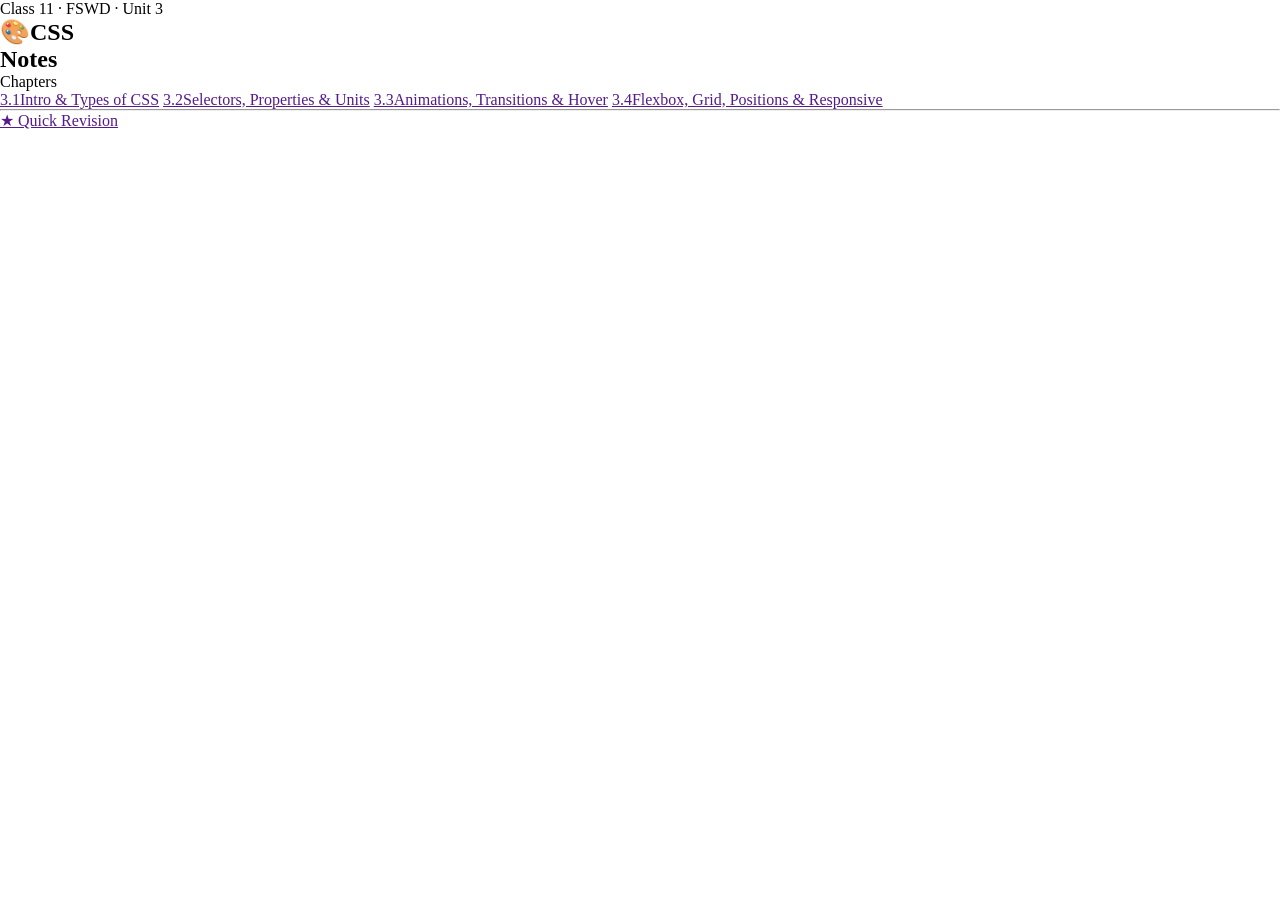
==== index.html @ 213343f7 "defined all the varibles and make the sidebar html" ====
<!DOCTYPE html>
<html lang="en">
<head>
    <meta charset="UTF-8">
    <meta name="viewport" content="width=device-width, initial-scale=1.0">
    <title>CSS Notes </title>
    <link href="https://fonts.googleapis.com/css2?family=Space+Mono:ital,wght@0,400;0,700;1,400&family=Syne:wght@400;600;700;800&display=swap" rel="stylesheet">
    <link rel="stylesheet" href="style.css">
</head>
<body>
    <div class="scrollBar"><div class="scrollFill" id="sBar"></div></div>
    
    <!-- sidebar navigation -->
     <aside class="leftPanel">
        <div class="brandArea">
            <span class="topBadge">Class 11 · FSWD · Unit 3</span>
            <h1><span class="logoEmoji">🎨</span><span>CSS</span><br>Notes</h1>
        </div>

        <div class="navGroup">
            <div class="navGroupLabel">Chapters</div>
            <a href="" class="sideLink" onclick="scrollTo('s31')"><span class="linkNum">3.1</span>Intro &amp; Types of CSS</a>
            <a href="" class="sideLink" onclick="scrollTo('s32')"><span class="linkNum">3.2</span>Selectors, Properties &amp; Units</a>
            <a href="" class="sideLink" onclick="scrollTo('s33')"><span class="linkNum">3.3</span>Animations, Transitions &amp; Hover</a>
            <a href="" class="sideLink" onclick="scrollTo('s34')"><span class="linkNum">3.4</span>Flexbox, Grid, Positions &amp; Responsive</a>
            <hr class="divLine">
            <a href="" class="sideLink" onclick="scrollTo('qref')"><span class="linkNum">★</span> Quick Revision</a>
        </div>
     </aside>
</body>
</html>
---- style.css ----
/* Variable - ill add more later */
        :root{
            --darkbg: #080b12;
            --cardColor: #0e1220;
            --card2: #141828;
            --lineClr: #1a2035;
            --yellowThing: #f7c948;
            --purpClr: #a78bfa;
            --blueish : #61dafb;
            --successGreen: #4ade80;
            --errorRed: #f87171;
            --mainTxt: #e2e8f0;
            --grayTxt: #4a5568;
            --codeArea: #070a10;
            --hlight: rgba(247,201,72,0.07);
        }
*{
    margin: 0;
    padding: 0;
    box-sizing: border-box;
}
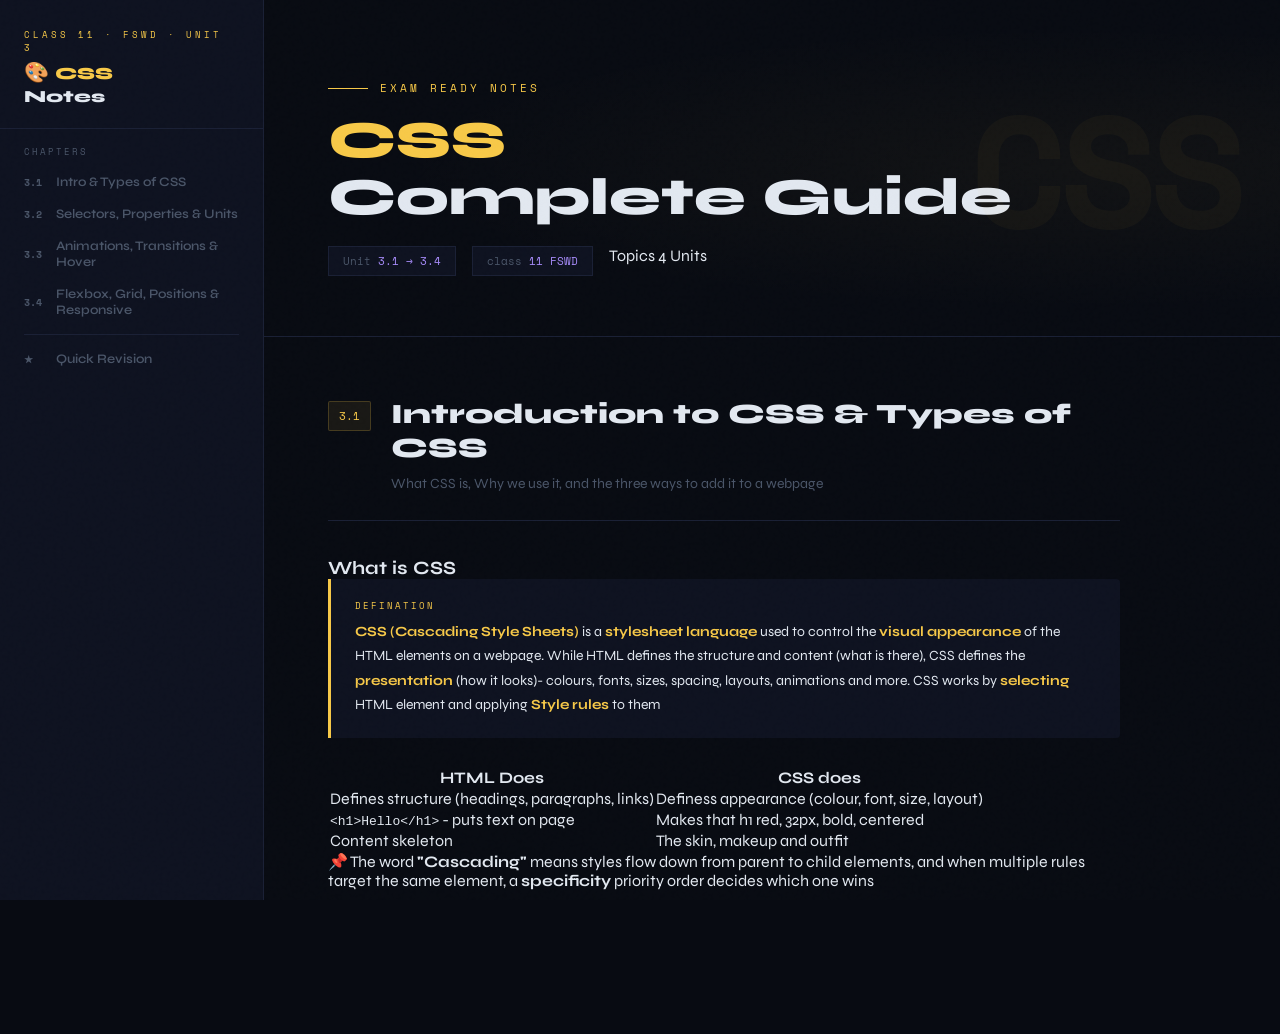
==== commit 3ce754df: "styled defination box and more sections" ====
--- a/index.html
+++ b/index.html
@@ -1,17 +1,23 @@
 <!DOCTYPE html>
 <html lang="en">
+
 <head>
     <meta charset="UTF-8">
     <meta name="viewport" content="width=device-width, initial-scale=1.0">
     <title>CSS Notes </title>
-    <link href="https://fonts.googleapis.com/css2?family=Space+Mono:ital,wght@0,400;0,700;1,400&family=Syne:wght@400;600;700;800&display=swap" rel="stylesheet">
+    <link
+        href="https://fonts.googleapis.com/css2?family=Space+Mono:ital,wght@0,400;0,700;1,400&family=Syne:wght@400;600;700;800&display=swap"
+        rel="stylesheet">
     <link rel="stylesheet" href="style.css">
 </head>
+
 <body>
-    <div class="scrollBar"><div class="scrollFill" id="sBar"></div></div>
-    
+    <div class="scrollBar">
+        <div class="scrollFill" id="sBar"></div>
+    </div>
+
     <!-- sidebar navigation -->
-     <aside class="leftPanel">
+    <aside class="leftPanel">
         <div class="brandArea">
             <span class="topBadge">Class 11 · FSWD · Unit 3</span>
             <h1><span class="logoEmoji">🎨</span><span>CSS</span><br>Notes</h1>
@@ -19,13 +25,89 @@
 
         <div class="navGroup">
             <div class="navGroupLabel">Chapters</div>
-            <a href="" class="sideLink" onclick="scrollTo('s31')"><span class="linkNum">3.1</span>Intro &amp; Types of CSS</a>
-            <a href="" class="sideLink" onclick="scrollTo('s32')"><span class="linkNum">3.2</span>Selectors, Properties &amp; Units</a>
-            <a href="" class="sideLink" onclick="scrollTo('s33')"><span class="linkNum">3.3</span>Animations, Transitions &amp; Hover</a>
-            <a href="" class="sideLink" onclick="scrollTo('s34')"><span class="linkNum">3.4</span>Flexbox, Grid, Positions &amp; Responsive</a>
+            <a href="" class="sideLink" onclick="scrollTo('s31')"><span class="linkNum">3.1</span>Intro &amp; Types of
+                CSS</a>
+            <a href="" class="sideLink" onclick="scrollTo('s32')"><span class="linkNum">3.2</span>Selectors, Properties
+                &amp; Units</a>
+            <a href="" class="sideLink" onclick="scrollTo('s33')"><span class="linkNum">3.3</span>Animations,
+                Transitions &amp; Hover</a>
+            <a href="" class="sideLink" onclick="scrollTo('s34')"><span class="linkNum">3.4</span>Flexbox, Grid,
+                Positions &amp; Responsive</a>
             <hr class="divLine">
             <a href="" class="sideLink" onclick="scrollTo('qref')"><span class="linkNum">★</span> Quick Revision</a>
         </div>
-     </aside>
+    </aside>
+
+    <!-- main page -->
+    <main class="rightSide">
+
+        <div class="heroBanner">
+            <div class="bgHugeText">CSS</div>
+            <div class="heroSubtag">Exam Ready Notes</div>
+            <h2><span>CSS</span><br>Complete Guide</h2>
+            <div class="pillRow">
+                <div class="infoPill">Unit <span>3.1 → 3.4</span></div>
+                <div class="infoPill">class <span>11 FSWD</span></div>
+                <div class="infopill">Topics <span>4 Units</span></div>
+            </div>
+        </div>
+
+        <div class="pageBody">
+
+            <!--   subunit 3.1  -->
+            <div class="unitBlock" id="s31">
+                <div class="unitHdr">
+                    <div class="unitNum">3.1</div>
+                    <div class="unitHdrText">
+                        <h2>Introduction to CSS &amp; Types of CSS</h2>
+                        <p>What CSS is, Why we use it, and the three ways to add it to a webpage</p>
+                    </div>
+                </div>
+
+                <div class="chunk">
+                    <h3>What is CSS</h3>
+                    <div class="defBox">
+                        <div class="defTag">Defination</div>
+                        <p><strong>CSS (Cascading Style Sheets)</strong> is a <strong>stylesheet language</strong> used
+                            to control the <strong>visual appearance</strong> of the HTML elements on a webpage. While
+                            HTML defines the structure and content (what is there), CSS defines the
+                            <strong>presentation</strong> (how it looks)- colours, fonts, sizes, spacing, layouts,
+                            animations and more. CSS works by <strong>selecting</strong> HTML element and applying
+                            <strong>Style rules</strong> to them</p>
+                    </div>
+                    <div class="tblWrap">
+                        <table>
+                            <tr>
+                                <th>HTML Does</th>
+                                <th>CSS does</th>
+                            </tr>
+                            <tr>
+                                <td>Defines structure (headings, paragraphs, links)</td>
+                                <td>Definess appearance (colour, font, size, layout)</td>
+                            </tr>
+                            <tr>
+                                <td><code>&lt;h1&gt;Hello&lt;/h1&gt;</code> - puts text on page</td>
+                                <td>Makes that h1 red, 32px, bold, centered</td>
+                            </tr>
+                            <tr>
+                                <td>Content skeleton</td>
+                                <td>The skin, makeup and outfit</td>
+                            </tr>
+                        </table>
+                    </div>
+                    <div class="alertBox isYellow">
+                        <span class="ico">📌</span>
+                        <span>The word <strong>"Cascading"</strong> means styles flow down from parent to child
+                            elements, and when multiple rules target the same element, a <strong>specificity</strong>
+                            priority order decides which one wins</span>
+                    </div>
+                </div>
+
+
+            </div>
+        </div>
+
+    </main>
 </body>
+
 </html>
--- a/style.css
+++ b/style.css
@@ -1,21 +1,369 @@
 /* Variable - ill add more later */
-        :root{
-            --darkbg: #080b12;
-            --cardColor: #0e1220;
-            --card2: #141828;
-            --lineClr: #1a2035;
-            --yellowThing: #f7c948;
-            --purpClr: #a78bfa;
-            --blueish : #61dafb;
-            --successGreen: #4ade80;
-            --errorRed: #f87171;
-            --mainTxt: #e2e8f0;
-            --grayTxt: #4a5568;
-            --codeArea: #070a10;
-            --hlight: rgba(247,201,72,0.07);
-        }
-*{
+:root {
+    --darkbg: #080b12;
+    --cardColor: #0e1220;
+    --card2: #141828;
+    --lineClr: #1a2035;
+    --yellowThing: #f7c948;
+    --purpClr: #a78bfa;
+    --blueish: #61dafb;
+    --successGreen: #4ade80;
+    --errorRed: #f87171;
+    --mainTxt: #e2e8f0;
+    --grayTxt: #4a5568;
+    --codeArea: #070a10;
+    --hlight: rgba(247, 201, 72, 0.07);
+}
+
+* {
     margin: 0;
     padding: 0;
     box-sizing: border-box;
-}+}
+
+html {
+    scroll-behavior: smooth;
+}
+
+body {
+    font-family: 'Syne', sans-serif;
+    background: var(--darkbg);
+    color: var(--mainTxt);
+    min-height: 100vh;
+    overflow-x: hidden;
+
+}
+
+/* noise texture thing copied from claude lol */
+body::before {
+    content: '';
+    position: fixed;
+    inset: 0;
+    background-image: url("data:image/svg+xml,%3Csvg viewBox='0 0 256 256' xmlns='http://www.w3.org/2000/svg'%3E%3Cfilter id='noise'%3E%3CfeTurbulence type='fractalNoise' baseFrequency='0.9' numOctaves='4' stitchTiles='stitch'/%3E%3C/filter%3E%3Crect width='100%25' height='100%25' filter='url(%23noise)' opacity='0.04'/%3E%3C/svg%3E");
+    pointer-events: none;
+    z-index: 9999;
+    opacity: 0.4;
+}
+
+.leftPanel {
+    position: fixed;
+    left: 0;
+    top: 0;
+    bottom: 0;
+    width: 264px;
+    background: var(--cardColor);
+    border-right: 1px solid var(--lineClr);
+    overflow-y: auto;
+    z-index: 100;
+    padding-bottom: 40px;
+    scrollbar-width: thin;
+    scrollbar-color: var(--lineClr) transparent;
+}
+
+.brandArea {
+    padding: 28px 24px 20px;
+    border-bottom: 1px solid var(--lineClr);
+
+}
+
+.topBadge {
+    font-family: 'space Mono', monospace;
+    font-size: 9px;
+    color: var(--yellowThing);
+    letter-spacing: 3px;
+    text-transform: uppercase;
+    margin-bottom: 6px;
+    display: block;
+
+}
+
+.brandArea h1 {
+    font-size: 17px;
+    font-weight: 800;
+    color: var(--mainTxt);
+    line-height: 1.3;
+}
+
+.brandArea h1 span {
+    color: var(--yellowThing);
+
+}
+
+.logoEmoji {
+    display: inline-block;
+    font-size: 20px;
+    margin-right: 6px;
+    animation: breathe 3s ease-in-out infinite;
+}
+
+@keyframes breathe {
+
+    0%,
+    100% {
+        opacity: 1
+    }
+
+    50% {
+        opacity: .5
+    }
+}
+
+.navGroup {
+    padding: 16px 0 4px;
+}
+
+.navGroupLabel {
+    font-family: 'Space Mono', monospace;
+    font-size: 9px;
+    letter-spacing: 2px;
+    color: var(--grayTxt);
+    text-transform: uppercase;
+    padding: 0 24px 8px;
+}
+
+/* nav links */
+.sideLink {
+    display: flex;
+    align-items: center;
+    gap: 10px;
+    padding: 8px 24px;
+    color: var(--grayTxt);
+    text-decoration: none;
+    font-size: 13px;
+    font-weight: 600;
+    transition: all 0.2s;
+    cursor: pointer;
+}
+
+.sideLink:hover {
+    color: var(--yellowThing);
+    background: var(--hlight);
+}
+
+.sideLink.activeLink {
+    color: var(--yellowThing);
+    background: var(--hlight);
+}
+
+.linkNum {
+    font-family: 'Space Mono', monospace;
+    font-size: 10px;
+    color: var(--grayTxt);
+    width: 22px;
+    flex-shrink: 0;
+}
+
+.sideLink:hover .linkNum {
+    color: var(--yellowThing);
+}
+
+.sideLink.activeLink .linkNum {
+    color: var(--yellowThing);
+}
+
+.divLine {
+    margin: 8px 24px;
+    border: none;
+    border-top: 1px solid var(--lineClr);
+}
+
+/* main content area */
+.rightSide {
+    margin-left: 264px
+}
+
+/* top hero banner thing */
+.heroBanner {
+    padding: 80px 64px 60px;
+    border-bottom: 1px solid var(--lineClr);
+    position: relative;
+    overflow: hidden;
+    background: radial-gradient(ellipse at 80% 50%, rgba(247, 201, 72, 0.04) 0%, transparent 60%);
+
+}
+
+/* big text in background */
+.bgHugeText {
+    position: absolute;
+    right: 40px;
+    top: 50%;
+    transform: translateY(-50%);
+    font-family: 'Space Mono', monospace;
+    font-size: 160px;
+    font-weight: 700;
+    color: var(--yellowThing);
+    opacity: 0.03;
+    pointer-events: none;
+    letter-spacing: -8px;
+}
+
+.heroSubtag {
+    font-family: 'Space Mono', monospace;
+    font-size: 11px;
+    letter-spacing: 3px;
+    color: var(--yellowThing);
+    text-transform: uppercase;
+    margin-bottom: 16px;
+    display: flex;
+    align-items: center;
+    gap: 12px;
+}
+
+.heroSubtag::before {
+    content: '';
+    display: block;
+    width: 40px;
+    height: 1px;
+    background: var(--yellowThing);
+
+}
+
+.heroBanner h2 {
+    font-size: 52px;
+    font-weight: 800;
+    line-height: 1.1;
+    margin-bottom: 20px;
+}
+
+.heroBanner h2 span {
+    color: var(--yellowThing)
+}
+
+.pillRow {
+    display: flex;
+    gap: 16px;
+    flex-wrap: wrap;
+}
+
+.infoPill {
+    font-family: 'Space Mono', monospace;
+    font-size: 11px;
+    padding: 6px 14px;
+    border: 1px solid var(--lineClr);
+    color: var(--grayTxt);
+    background: var(--cardColor);
+}
+
+.infoPill span {
+    color: var(--purpClr);
+}
+
+/* content wrapper */
+.pageBody {
+    max-width: 920px;
+    padding: 60px 64px;
+}
+
+/* Each Big section */
+
+.unitBlock{
+    margin-bottom: 84px;
+
+}
+
+.unitHdr{
+    display: flex;
+    align-items: flex-start;
+    gap: 20px;
+    margin-bottom: 36px;
+    padding-bottom: 24px;
+    border-bottom: 1px solid var(--lineClr);
+}
+
+.unitNum {
+    font-family: 'Space Mono', monospace;
+    font-size: 11px;
+    color: var(--yellowThing);
+    background: var(--hlight);
+    border: 1px solid rgba(247,201,72,0.2);
+    padding: 6px 10px;
+    border-radius: 2px;
+    flex-shrink: 0;
+    margin-top: 4px;
+
+}
+.unitHdrText h2 {
+    font-size: 28px;
+    font-weight: 800;
+    color: var(--mainTxt);
+    margin-bottom: 8px;
+
+}
+
+.unitHdrText p {
+    font-size: 14px;
+    color: var(--grayTxt);
+    line-height: 1.6;
+    font-weight: 400;
+}
+
+/* Defination boxs */
+
+.defBox{
+    background: var(--cardColor);
+    border-left: 3px solid var(--yellowThing);
+    padding: 20px 24px;
+    margin-bottom: 28px;
+    border-radius: 0 4px 4px 0;
+}
+
+/* TODO: maybe make these into one clean modifiers */
+
+.defBox.isPurp {
+    border-left-color: var(--purpClr);
+
+}
+
+.defBox.isBlue {
+    border-left-color: var(--blueish);
+
+}
+
+.defBox.isGreen{
+    border-left-color: var(--successGreen);
+
+}
+.defTag {
+    font-family: 'Space Mono', monospace;
+    font-size: 9px;
+    letter-spacing: 2px;
+    color: var(--yellowThing);
+    text-transform: uppercase;
+    margin-bottom: 8px;
+}
+
+.defBox.isPurp .defTag{
+    color: var(--purpClr);
+}
+
+.defBox.isBlue .defTag {
+    color: var(--blueish);
+}
+
+.defBox.isGreen .defTag {
+    color: var(--successGreen);
+}
+
+.defBox p {
+    font-size: 14px;
+    line-height: 1.75;
+    color: var(--mainTxt);
+    font-weight: 400;
+}
+
+.defBox strong{
+    color: var(--yellowThing);
+    font-weight: 700;
+
+}
+.defBox.isPurp strong {
+    color: var(--purpClr)
+}
+.defBox.isBlue strong {
+    color: var(--blueish)
+}
+.defBox.isGreen strong {
+    color: var(--successGreen)
+}
+
+/* sub section within units */
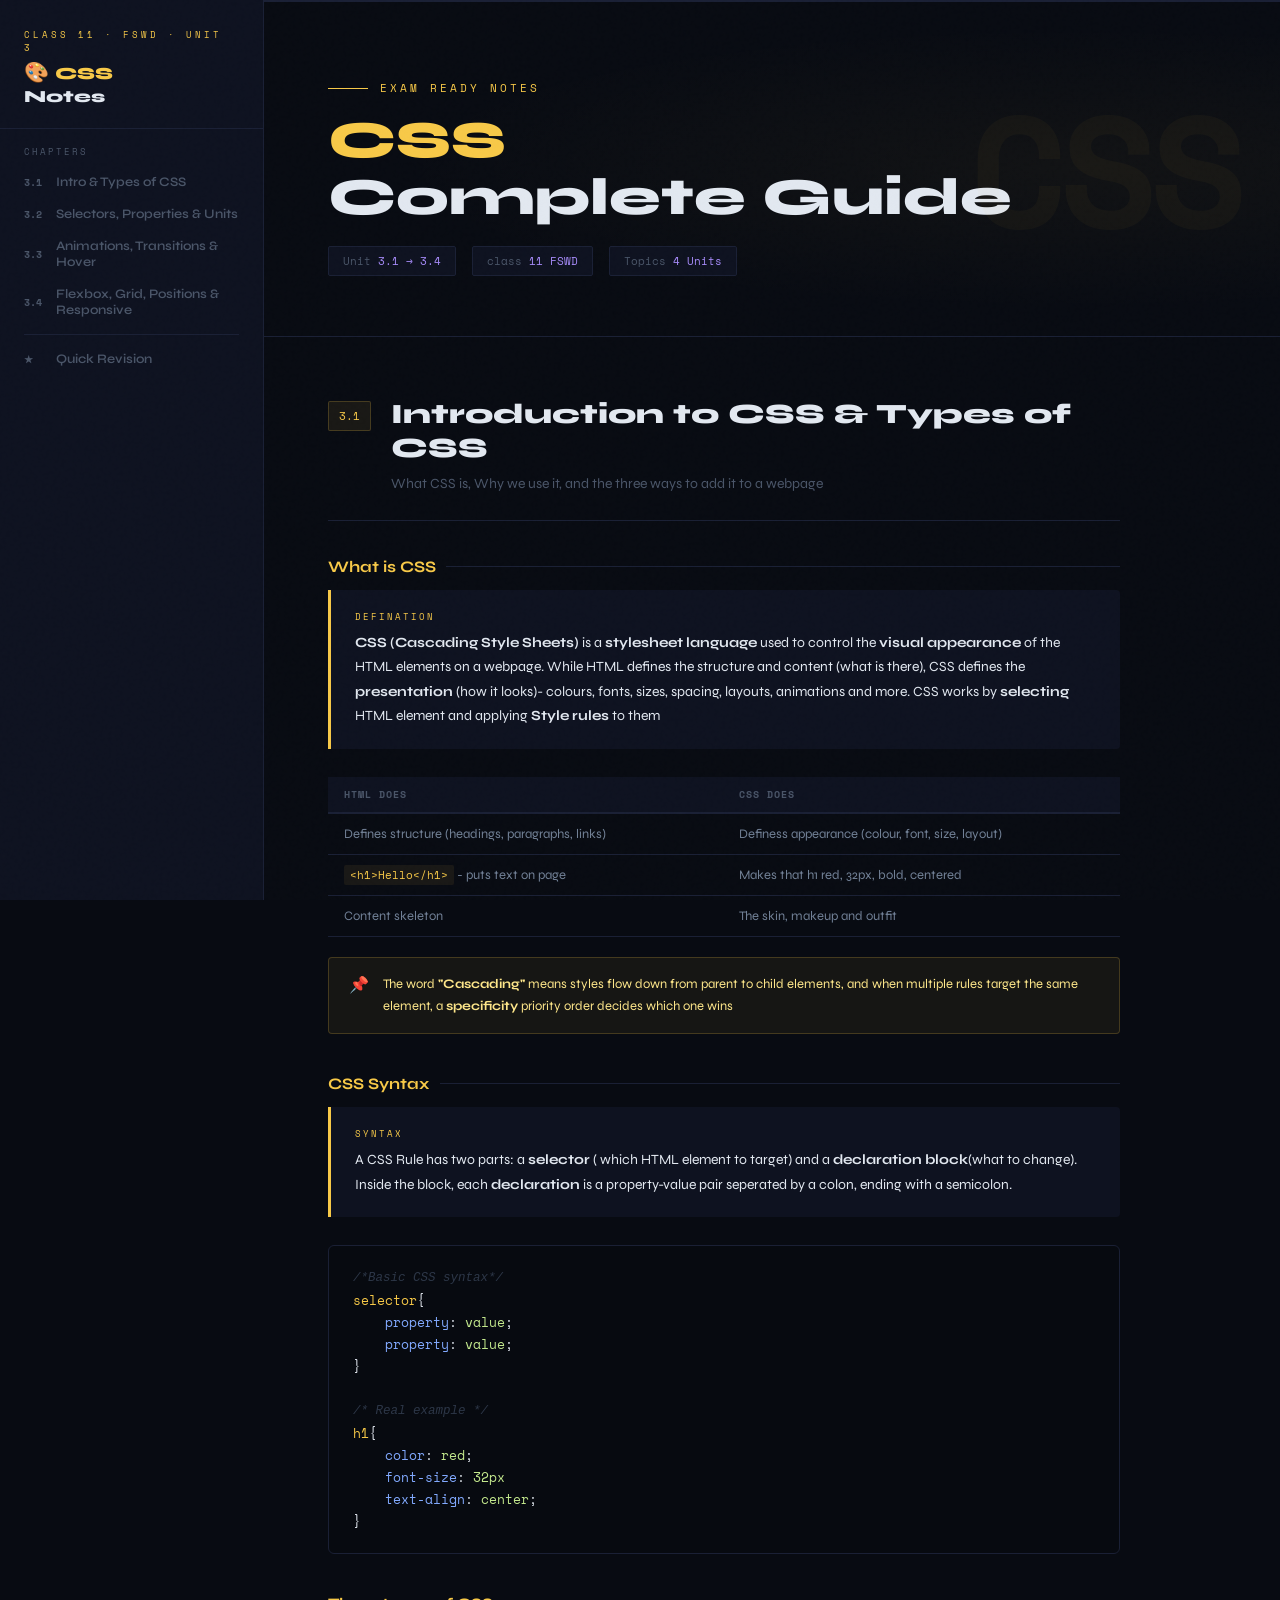
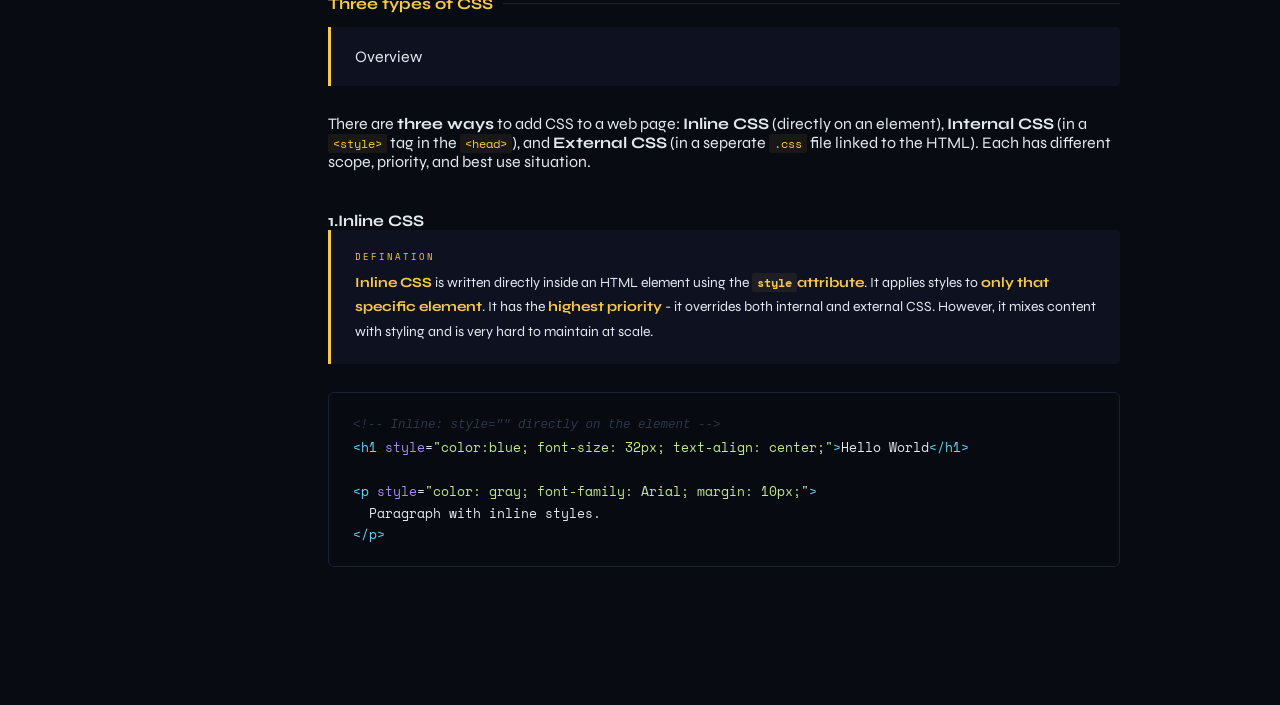
==== commit b70afc85: "designing complete" ====
--- a/index.html
+++ b/index.html
@@ -48,7 +48,7 @@
             <div class="pillRow">
                 <div class="infoPill">Unit <span>3.1 → 3.4</span></div>
                 <div class="infoPill">class <span>11 FSWD</span></div>
-                <div class="infopill">Topics <span>4 Units</span></div>
+                <div class="infoPill">Topics <span>4 Units</span></div>
             </div>
         </div>
 
@@ -73,7 +73,8 @@
                             HTML defines the structure and content (what is there), CSS defines the
                             <strong>presentation</strong> (how it looks)- colours, fonts, sizes, spacing, layouts,
                             animations and more. CSS works by <strong>selecting</strong> HTML element and applying
-                            <strong>Style rules</strong> to them</p>
+                            <strong>Style rules</strong> to them
+                        </p>
                     </div>
                     <div class="tblWrap">
                         <table>
@@ -102,6 +103,57 @@
                             priority order decides which one wins</span>
                     </div>
                 </div>
+                <div class="chunk">
+                    <h3>CSS Syntax</h3>
+                    <div class="defBox">
+                        <div class="defTag">Syntax</div>
+                        <p>A CSS Rule has two parts: a <strong>selector</strong> ( which HTML element to target) and a
+                            <strong>declaration block</strong>(what to change). Inside the block, each
+                            <strong>declaration</strong> is a property-value pair seperated by a colon, ending with a
+                            semicolon.
+                        </p>
+                    </div>
+                    <pre><span class="cm">/*Basic CSS syntax*/</span>
+<span class="sel">selector</span>{
+    <span class="prp">property</span>: <span class="val">value</span>;
+    <span class="prp">property</span>: <span class="val">value</span>;
+}
+
+<span class="cm">/* Real example */</span>
+<span class="sel">h1</span>{
+    <span class="prp">color</span>: <span class="val">red</span>;
+    <span class="prp">font-size</span>: <span class="val">32px</span>
+    <span class="prp">text-align</span>: <span class="val">center</span>;
+}</pre>
+                </div>
+
+                <div class="chunk">
+                    <h3>Three types of CSS</h3>
+                    <div class="defBox">Overview</div>
+                    <p>There are <strong>three ways</strong> to add CSS to a web page: <strong>Inline CSS</strong>
+                        (directly on an element), <strong>Internal CSS</strong> (in a <code>&lt;style&gt;</code> tag in
+                        the <code>&lt;head&gt;</code>), and <strong>External CSS</strong> (in a seperate
+                        <code>.css</code> file linked to the HTML). Each has different scope, priority, and best use
+                        situation.
+                    </p>
+                </div>
+
+                <h4>1.Inline CSS</h4>
+                <div class="defBox">
+                    <div class="defTag">Defination</div>
+                    <p><strong>Inline CSS</strong> is written directly inside an HTML element using the
+                        <strong><code>style</code>attribute</strong>. It applies styles to <strong>only that specific
+                            element</strong>. It has the <strong>highest priority</strong> - it overrides both internal
+                        and external CSS. However, it mixes content with styling and is very hard to
+                        maintain at scale.</p>
+                </div>
+                <pre><span class="cm">&lt;!-- Inline: style="" directly on the element --&gt;</span>
+<span class="tg">&lt;h1</span> <span class="at">style</span>=<span class="str">"color:blue; font-size: 32px; text-align: center;"</span><span class="tg">&gt;</span>Hello World<span class="tg">&lt;/h1&gt;</span>
+
+<span class="tg">&lt;p</span> <span class="at">style</span>=<span class="str">"color: gray; font-family: Arial; margin: 10px;"</span><span class="tg">&gt;</span>
+  Paragraph with inline styles.
+<span class="tg">&lt;/p&gt;</span></pre>
+
 
 
             </div>
--- a/style.css
+++ b/style.css
@@ -63,11 +63,12 @@
 .brandArea {
     padding: 28px 24px 20px;
     border-bottom: 1px solid var(--lineClr);
+    position: sticky; top: 0; z-index: 1;
 
 }
 
 .topBadge {
-    font-family: 'space Mono', monospace;
+    font-family: 'Space Mono', monospace;
     font-size: 9px;
     color: var(--yellowThing);
     letter-spacing: 3px;
@@ -242,6 +243,7 @@
     border: 1px solid var(--lineClr);
     color: var(--grayTxt);
     background: var(--cardColor);
+    border-radius: 2px;
 }
 
 .infoPill span {
@@ -366,4 +368,408 @@
     color: var(--successGreen)
 }
 
-/* sub section within units */+/* sub section within units */
+
+.chunk {
+    margin-bottom: 40px;
+}
+
+.chunk h3 {
+    font-size: 16px;
+    font-weight: 700;
+    color: var(--yellowThing);
+    margin-bottom: 14px;
+    display: flex;
+    align-items: center;
+    gap: 10px;
+}
+
+/* line after h3 cool trick */
+
+.chunk h3::after {
+    content: '';
+    flex: 1;
+    height: 1px;
+    background: var(--lineClr);
+}
+
+.chunk p strong {
+    color: var(--mainTxt); font-weight: 700
+}
+
+.chunk h4 {
+    font-family: 'Space Mono', monospace;
+    font-size: 12px;
+    font-weight: 700;
+    color: var(--purpClr);
+    margin: 24px 0 10px;
+    letter-spacing: 0.5px
+}
+
+/* Code Blocks */
+pre {
+    background: var(--codeArea);
+    border: 1px solid var(--lineClr);
+    border-radius: 6px;
+    padding: 20px 24px;
+    overflow-x: auto;
+    margin-bottom: 20px;
+    font-family: 'Space Mono', monospace;
+    font-size: 12.5px;
+    line-height: 1.75;
+    scrollbar-width: thin;
+    scrollbar-color: var(--lineClr) transparent;
+    position: relative;
+}
+
+/*syntax higlighting spans */
+
+pre .cm {
+    color: #2d3748;
+    font-style: italic
+}
+
+/* comment */
+
+pre .sel{
+    color: var(--yellowThing)
+}
+
+/* selector */
+
+pre .prp{
+    color: #82aaff;
+}
+
+/*property */
+pre .val{
+    color: #c3e88d
+}
+
+/* value */
+pre .kw {
+    color: #c792ea;
+}
+
+/* Keyword */
+
+pre .tg{
+    color: var(--blueish);
+}
+
+/* html tag */
+pre .at {
+    color: var(--purpClr);
+}
+
+/* attribute */
+pre .str {
+    color: #c3e88d;
+}
+
+/* string */
+pre .psd {
+    color: #fbbf24;
+}
+
+pre .anim {
+    color: #4ade80;
+}
+
+/* tables */
+
+.tblWrap{
+    overflow-x: auto ;
+    margin-bottom: 20px;
+}
+
+table {
+    width: 100%;
+    border-collapse: collapse;
+    font-size: 13px
+
+}
+th{
+    font-family: 'Space Mono', monospace;
+    font-size: 10px;
+    letter-spacing: 1px;
+    text-transform: uppercase;
+    color: var(--grayTxt);
+    padding: 10px 16px;
+    text-align: left;
+    border-bottom: 2px solid var(--lineClr);
+    background: var(--cardColor);
+}
+
+td{
+    padding: 10px 16px;
+    border-bottom: 1px solid var(--lineClr);
+    color: #718096;
+    vertical-align: top;
+    line-height: 1.55;
+    font-weight: 400;
+    font-size: 13px;
+}
+
+td code {
+    font-family: 'Space Mono', monospace;
+    font-size: 11px;
+    color: var(--yellowThing);
+    background: var(--hlight);
+    padding: 2px 6px;
+    border-radius: 2px;
+}
+
+tr:hover td {
+    background: var(--cardColor);
+}
+
+/* alert/callout boxes */
+
+.alertBox {
+            display: flex;
+            gap: 14px;
+            padding: 16px 20px;
+            border-radius: 4px;
+            margin-bottom: 20px;
+            font-size: 13px;
+            line-height: 1.65;
+            font-weight: 400;
+        }
+
+
+.alertBox.isDanger {
+    background: rgba(248, 113, 113, 0.06);
+    border: 1px solid rgba(248, 113, 113, 0.2);
+    color: #fca5a5;
+
+}
+
+.alertBox.isSuccess {
+    background: rgba(74,222,128, 0.06);
+    border: 1px solid rgba(74, 222, 128, 0.2);
+    color: #86efac;
+}
+
+.alertBox.isInfo {
+    background: rgba(97, 218, 251, 0.06);
+    border: 1px solid rgba(97, 218, 251, 0.2);
+    color: #7dd3fc;
+}
+
+.alertBox.isYellow {
+    background: rgba(247, 201, 72, 0.06);
+    border: 1px solid rgba(247,201,72,0.2);
+    color: #fde68a;
+}
+
+.alertBox .ico{
+    font-size: 16px;
+    flex-shrink: 0;
+    line-height: 1.4
+}
+
+/* quick reference card at bottom */
+
+.refCard {
+    background: var(--card2);
+    border: 1px solid var(--lineClr);
+    border-radius: 6px;
+    overflow: hidden;
+    margin-bottom: 20px;
+}
+
+.refCardTop {
+    font-family: 'Space Mono', monospace;
+    font-size: 10px;
+    letter-spacing: 2px;
+    text-transform: uppercase;
+    color: var(--grayTxt);
+    padding: 12px 20px;
+    border-bottom: 1px solid var(--lineClr);
+    background: var(--cardColor);
+}
+
+.refGrid {
+    padding:16px 20px;
+    display: grid;
+    grid-template-columns: 1fr 1fr;
+    gap: 8px 24px;
+}
+
+.refRow {
+    font-size: 12px;
+    display: flex;
+    justify-content: space-between;
+    align-items: center;
+    padding: 5px 0;
+    border-bottom: 1px solid rgba(255, 255, 255, 0.03);
+    gap: 10px;
+}
+
+.refKey {
+    font-family: 'Space Mono', monospace;
+    color: var(--yellowThing);
+    font-size: 11px;
+    flex-shrink: 0
+}
+
+.refDesc {
+    color: var(--grayTxt);
+    font-size: 11px;
+    text-align: right;
+}
+
+/* inline code tag style */
+code{
+    font-family: 'Space Mono', monospace;
+    font-size: 12px;
+    color: var(--yellowThing);
+    background: var(--hlight);
+    padding: 1px 5px;
+    border-radius: 2px;
+}
+
+/* side by side comparism style */
+
+.sideBySide{
+    display: grid;
+    grid-template-columns: 1fr 1fr;
+    gap: 16px;
+    margin-bottom: 20px;
+}
+
+.sideBox{
+    background: var(--codeArea);
+    border: 1px solid var(--lineClr);
+    border-radius: 6px;
+    overflow: hidden;
+
+}
+
+.sideBoxLabel{
+    font-family: 'Space Mono', monospace;
+    font-size: 9px;
+    letter-spacing: 2px;
+    text-transform: uppercase;
+    padding: 8px 16px;
+    border-bottom: 1px solid var(--lineClr);
+}
+
+.sideBox.greenBox .sideBoxLabel {
+    color: #4ade80;
+    background: rgba(74, 222, 128, 0.05)
+
+}
+
+.sideBox.yellowBox .sideBoxLabel {
+    color: var(--yellowThing);
+    background: rgba(247, 201, 72, 0.05);
+}
+
+.sideBox.redBox .sideBoxLabel {
+    color: #f87171;
+    background: rgba(248, 113, 113, 0.05)
+}
+
+.sideBox pre {
+    border: none;
+    border-radius: 0;
+    margin: 0;
+    font-size: 12px
+}
+
+/* scroll progress bar at top */
+.scrollBar {
+    position: fixed;
+    top: 0;
+    left: 264px;
+    right: 0;
+    height: 2px;
+    background: var(--lineClr);
+    z-index: 200
+}
+
+.scrollFill {
+    height: 100%;
+    background: linear-gradient(90deg, var(--yellowThing), var(--purpClr));
+    width: 0%;
+    transition: width 0.1s;
+}
+
+/* back to top button */
+#goTopBtn {
+    position: fixed;
+    bottom: 30px;
+    right: 30px;
+    background: var(--cardColor);
+    border: 1px solid var(--lineClr);
+    color: var(--grayTxt);
+    font-family: 'Space Mono', monospace;
+    font-size: 11px;
+    padding: 8px 14px;
+    cursor: pointer;
+    transition: all 0.2s;
+    opacity: 0;
+    pointer-events: none;
+    z-index: 100;
+}
+
+#goTopBtn.show{
+    opacity: 1;
+    pointer-events: all;
+}
+
+#goTopBtn:hover {
+    color: var(--yellowThing);
+    border-color: var(--yellowThing);
+}
+
+ /* scrollbar style */
+
+ ::-webkit-scrollbar{
+    width: 5px;
+    height: 5px;
+ }
+
+ ::-webkit-scrollbar-track{
+    background: transparent;
+ }
+
+ ::-webkit-scrollbar-thumb{
+    background: var(--lineClr);
+    border-radius : 3px
+ }
+
+ /* mobile - hide sidebar and fix padding */
+ /* TODO: make a proper hamburger menu later */
+ @media(max-width: 900px) {
+    .leftPanel{
+        display: none;
+    }
+    .rightSide{
+        margin-left: 0
+    }
+    .scrollBar{
+        left: 0
+    }
+    .heroBanner{
+        padding: 32px 24px;
+    }
+
+    .pageBody{
+        padding: 32px 24px
+    }
+
+    .heroBanner h2{
+        font-size: 32px;
+
+    }
+    .sideBySide{
+        grid-template-columns: 1fr;
+    }
+
+    .refGrid{
+        grid-template-columns: 1fr;
+    }
+ }
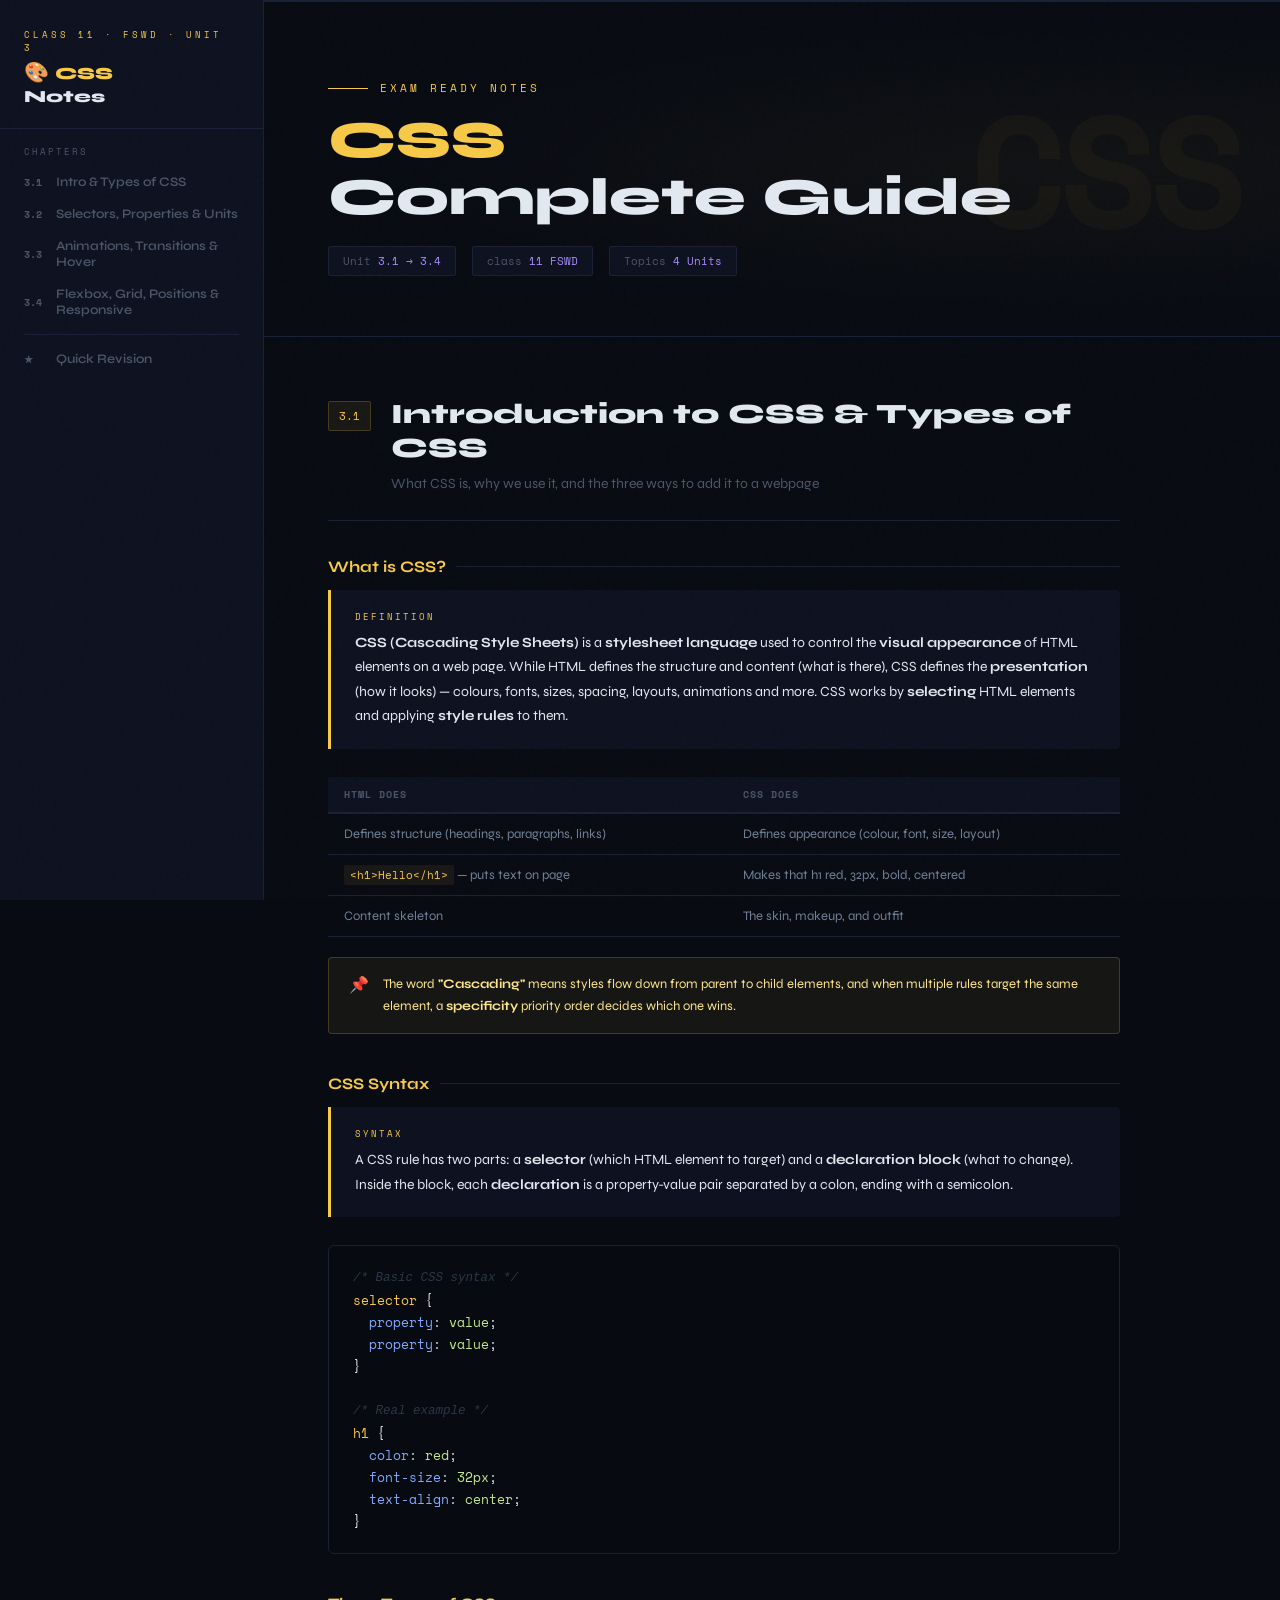
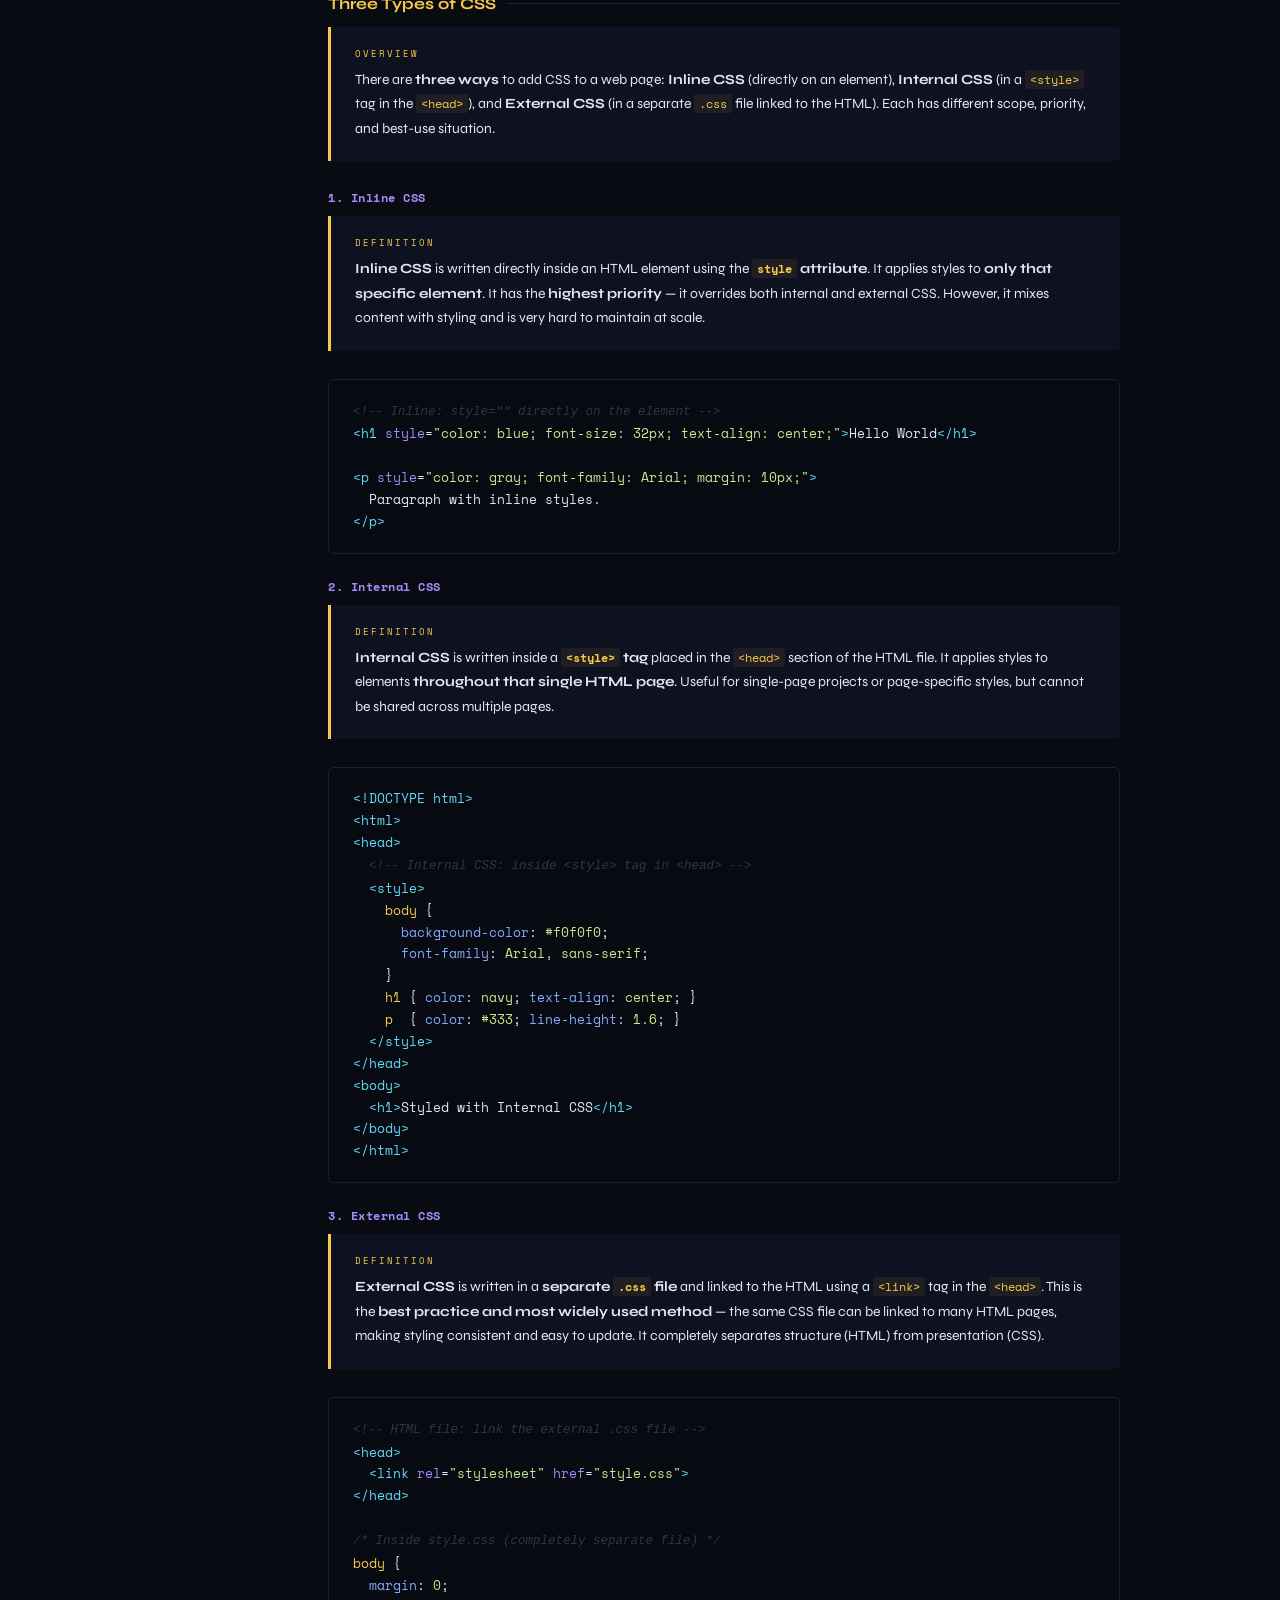
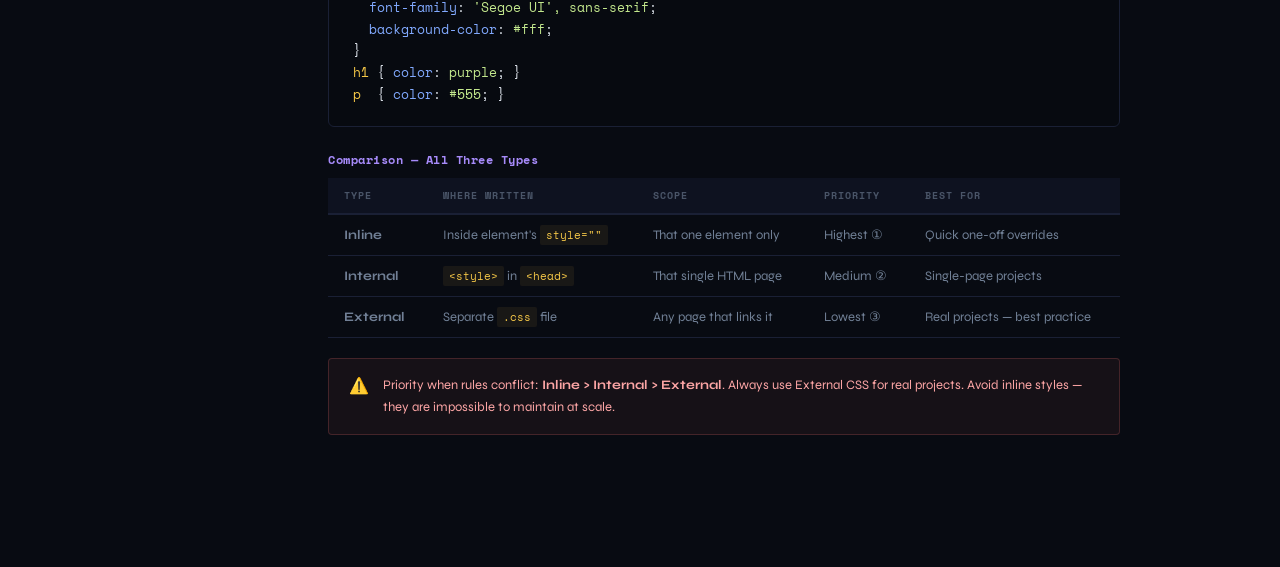
==== commit 23f6f415: "3.1 unit notes complete" ====
--- a/index.html
+++ b/index.html
@@ -54,45 +54,44 @@
 
         <div class="pageBody">
 
-            <!--   subunit 3.1  -->
             <div class="unitBlock" id="s31">
                 <div class="unitHdr">
                     <div class="unitNum">3.1</div>
                     <div class="unitHdrText">
                         <h2>Introduction to CSS &amp; Types of CSS</h2>
-                        <p>What CSS is, Why we use it, and the three ways to add it to a webpage</p>
+                        <p>What CSS is, why we use it, and the three ways to add it to a webpage</p>
                     </div>
                 </div>
 
                 <div class="chunk">
-                    <h3>What is CSS</h3>
-                    <div class="defBox">
-                        <div class="defTag">Defination</div>
+                    <h3>What is CSS?</h3>
+                    <div class="defBox">
+                        <div class="defTag">Definition</div>
                         <p><strong>CSS (Cascading Style Sheets)</strong> is a <strong>stylesheet language</strong> used
-                            to control the <strong>visual appearance</strong> of the HTML elements on a webpage. While
-                            HTML defines the structure and content (what is there), CSS defines the
-                            <strong>presentation</strong> (how it looks)- colours, fonts, sizes, spacing, layouts,
-                            animations and more. CSS works by <strong>selecting</strong> HTML element and applying
-                            <strong>Style rules</strong> to them
+                            to control the <strong>visual appearance</strong> of HTML elements on a web page. While HTML
+                            defines the structure and content (what is there), CSS defines the
+                            <strong>presentation</strong> (how it looks) — colours, fonts, sizes, spacing, layouts,
+                            animations and more. CSS works by <strong>selecting</strong> HTML elements and applying
+                            <strong>style rules</strong> to them.
                         </p>
                     </div>
                     <div class="tblWrap">
                         <table>
                             <tr>
-                                <th>HTML Does</th>
+                                <th>HTML does</th>
                                 <th>CSS does</th>
                             </tr>
                             <tr>
                                 <td>Defines structure (headings, paragraphs, links)</td>
-                                <td>Definess appearance (colour, font, size, layout)</td>
-                            </tr>
-                            <tr>
-                                <td><code>&lt;h1&gt;Hello&lt;/h1&gt;</code> - puts text on page</td>
+                                <td>Defines appearance (colour, font, size, layout)</td>
+                            </tr>
+                            <tr>
+                                <td><code>&lt;h1&gt;Hello&lt;/h1&gt;</code> — puts text on page</td>
                                 <td>Makes that h1 red, 32px, bold, centered</td>
                             </tr>
                             <tr>
                                 <td>Content skeleton</td>
-                                <td>The skin, makeup and outfit</td>
+                                <td>The skin, makeup, and outfit</td>
                             </tr>
                         </table>
                     </div>
@@ -100,64 +99,156 @@
                         <span class="ico">📌</span>
                         <span>The word <strong>"Cascading"</strong> means styles flow down from parent to child
                             elements, and when multiple rules target the same element, a <strong>specificity</strong>
-                            priority order decides which one wins</span>
-                    </div>
-                </div>
+                            priority order decides which one wins.</span>
+                    </div>
+                </div>
+
                 <div class="chunk">
                     <h3>CSS Syntax</h3>
                     <div class="defBox">
                         <div class="defTag">Syntax</div>
-                        <p>A CSS Rule has two parts: a <strong>selector</strong> ( which HTML element to target) and a
-                            <strong>declaration block</strong>(what to change). Inside the block, each
-                            <strong>declaration</strong> is a property-value pair seperated by a colon, ending with a
+                        <p>A CSS rule has two parts: a <strong>selector</strong> (which HTML element to target) and a
+                            <strong>declaration block</strong> (what to change). Inside the block, each
+                            <strong>declaration</strong> is a property-value pair separated by a colon, ending with a
                             semicolon.
                         </p>
                     </div>
-                    <pre><span class="cm">/*Basic CSS syntax*/</span>
-<span class="sel">selector</span>{
-    <span class="prp">property</span>: <span class="val">value</span>;
-    <span class="prp">property</span>: <span class="val">value</span>;
+                    <pre><span class="cm">/* Basic CSS syntax */</span>
+<span class="sel">selector</span> {
+  <span class="prp">property</span>: <span class="val">value</span>;
+  <span class="prp">property</span>: <span class="val">value</span>;
 }
 
 <span class="cm">/* Real example */</span>
-<span class="sel">h1</span>{
-    <span class="prp">color</span>: <span class="val">red</span>;
-    <span class="prp">font-size</span>: <span class="val">32px</span>
-    <span class="prp">text-align</span>: <span class="val">center</span>;
+<span class="sel">h1</span> {
+  <span class="prp">color</span>: <span class="val">red</span>;
+  <span class="prp">font-size</span>: <span class="val">32px</span>;
+  <span class="prp">text-align</span>: <span class="val">center</span>;
 }</pre>
                 </div>
 
                 <div class="chunk">
-                    <h3>Three types of CSS</h3>
-                    <div class="defBox">Overview</div>
-                    <p>There are <strong>three ways</strong> to add CSS to a web page: <strong>Inline CSS</strong>
-                        (directly on an element), <strong>Internal CSS</strong> (in a <code>&lt;style&gt;</code> tag in
-                        the <code>&lt;head&gt;</code>), and <strong>External CSS</strong> (in a seperate
-                        <code>.css</code> file linked to the HTML). Each has different scope, priority, and best use
-                        situation.
-                    </p>
-                </div>
-
-                <h4>1.Inline CSS</h4>
-                <div class="defBox">
-                    <div class="defTag">Defination</div>
-                    <p><strong>Inline CSS</strong> is written directly inside an HTML element using the
-                        <strong><code>style</code>attribute</strong>. It applies styles to <strong>only that specific
-                            element</strong>. It has the <strong>highest priority</strong> - it overrides both internal
-                        and external CSS. However, it mixes content with styling and is very hard to
-                        maintain at scale.</p>
-                </div>
-                <pre><span class="cm">&lt;!-- Inline: style="" directly on the element --&gt;</span>
-<span class="tg">&lt;h1</span> <span class="at">style</span>=<span class="str">"color:blue; font-size: 32px; text-align: center;"</span><span class="tg">&gt;</span>Hello World<span class="tg">&lt;/h1&gt;</span>
+                    <h3>Three Types of CSS</h3>
+                    <div class="defBox">
+                        <div class="defTag">Overview</div>
+                        <p>There are <strong>three ways</strong> to add CSS to a web page: <strong>Inline CSS</strong>
+                            (directly on an element), <strong>Internal CSS</strong> (in a <code>&lt;style&gt;</code> tag
+                            in the <code>&lt;head&gt;</code>), and <strong>External CSS</strong> (in a separate
+                            <code>.css</code> file linked to the HTML). Each has different scope, priority, and best-use
+                            situation.
+                        </p>
+                    </div>
+
+                    <h4>1. Inline CSS</h4>
+                    <div class="defBox">
+                        <div class="defTag">Definition</div>
+                        <p><strong>Inline CSS</strong> is written directly inside an HTML element using the
+                            <strong><code>style</code> attribute</strong>. It applies styles to <strong>only that
+                                specific element</strong>. It has the <strong>highest priority</strong> — it overrides
+                            both internal and external CSS. However, it mixes content with styling and is very hard to
+                            maintain at scale.
+                        </p>
+                    </div>
+                    <pre><span class="cm">&lt;!-- Inline: style="" directly on the element --&gt;</span>
+<span class="tg">&lt;h1</span> <span class="at">style</span>=<span class="str">"color: blue; font-size: 32px; text-align: center;"</span><span class="tg">&gt;</span>Hello World<span class="tg">&lt;/h1&gt;</span>
 
 <span class="tg">&lt;p</span> <span class="at">style</span>=<span class="str">"color: gray; font-family: Arial; margin: 10px;"</span><span class="tg">&gt;</span>
   Paragraph with inline styles.
 <span class="tg">&lt;/p&gt;</span></pre>
 
-
-
+                    <h4>2. Internal CSS</h4>
+                    <div class="defBox">
+                        <div class="defTag">Definition</div>
+                        <p><strong>Internal CSS</strong> is written inside a <strong><code>&lt;style&gt;</code>
+                                tag</strong> placed in the <code>&lt;head&gt;</code> section of the HTML file. It
+                            applies styles to elements <strong>throughout that single HTML page</strong>. Useful for
+                            single-page projects or page-specific styles, but cannot be shared across multiple pages.
+                        </p>
+                    </div>
+                    <pre><span class="tg">&lt;!DOCTYPE html&gt;</span>
+<span class="tg">&lt;html&gt;</span>
+<span class="tg">&lt;head&gt;</span>
+  <span class="cm">&lt;!-- Internal CSS: inside &lt;style&gt; tag in &lt;head&gt; --&gt;</span>
+  <span class="tg">&lt;style&gt;</span>
+    <span class="sel">body</span> {
+      <span class="prp">background-color</span>: <span class="val">#f0f0f0</span>;
+      <span class="prp">font-family</span>: <span class="val">Arial, sans-serif</span>;
+    }
+    <span class="sel">h1</span> { <span class="prp">color</span>: <span class="val">navy</span>; <span class="prp">text-align</span>: <span class="val">center</span>; }
+    <span class="sel">p</span>  { <span class="prp">color</span>: <span class="val">#333</span>; <span class="prp">line-height</span>: <span class="val">1.6</span>; }
+  <span class="tg">&lt;/style&gt;</span>
+<span class="tg">&lt;/head&gt;</span>
+<span class="tg">&lt;body&gt;</span>
+  <span class="tg">&lt;h1&gt;</span>Styled with Internal CSS<span class="tg">&lt;/h1&gt;</span>
+<span class="tg">&lt;/body&gt;</span>
+<span class="tg">&lt;/html&gt;</span></pre>
+
+                    <h4>3. External CSS</h4>
+                    <div class="defBox">
+                        <div class="defTag">Definition</div>
+                        <p><strong>External CSS</strong> is written in a <strong>separate <code>.css</code>
+                                file</strong> and linked to the HTML using a <code>&lt;link&gt;</code> tag in the
+                            <code>&lt;head&gt;</code>. This is the <strong>best practice and most widely used
+                                method</strong> — the same CSS file can be linked to many HTML pages, making styling
+                            consistent and easy to update. It completely separates structure (HTML) from presentation
+                            (CSS).
+                        </p>
+                    </div>
+                    <pre><span class="cm">&lt;!-- HTML file: link the external .css file --&gt;</span>
+<span class="tg">&lt;head&gt;</span>
+  <span class="tg">&lt;link</span> <span class="at">rel</span>=<span class="str">"stylesheet"</span> <span class="at">href</span>=<span class="str">"style.css"</span><span class="tg">&gt;</span>
+<span class="tg">&lt;/head&gt;</span>
+
+<span class="cm">/* Inside style.css (completely separate file) */</span>
+<span class="sel">body</span> {
+  <span class="prp">margin</span>: <span class="val">0</span>;
+  <span class="prp">font-family</span>: <span class="val">'Segoe UI', sans-serif</span>;
+  <span class="prp">background-color</span>: <span class="val">#fff</span>;
+}
+<span class="sel">h1</span> { <span class="prp">color</span>: <span class="val">purple</span>; }
+<span class="sel">p</span>  { <span class="prp">color</span>: <span class="val">#555</span>; }</pre>
+
+                    <h4>Comparison — All Three Types</h4>
+                    <div class="tblWrap">
+                        <table>
+                            <tr>
+                                <th>Type</th>
+                                <th>Where Written</th>
+                                <th>Scope</th>
+                                <th>Priority</th>
+                                <th>Best For</th>
+                            </tr>
+                            <tr>
+                                <td><strong>Inline</strong></td>
+                                <td>Inside element's <code>style=""</code></td>
+                                <td>That one element only</td>
+                                <td>Highest ①</td>
+                                <td>Quick one-off overrides</td>
+                            </tr>
+                            <tr>
+                                <td><strong>Internal</strong></td>
+                                <td><code>&lt;style&gt;</code> in <code>&lt;head&gt;</code></td>
+                                <td>That single HTML page</td>
+                                <td>Medium ②</td>
+                                <td>Single-page projects</td>
+                            </tr>
+                            <tr>
+                                <td><strong>External</strong></td>
+                                <td>Separate <code>.css</code> file</td>
+                                <td>Any page that links it</td>
+                                <td>Lowest ③</td>
+                                <td>Real projects — best practice</td>
+                            </tr>
+                        </table>
+                    </div>
+                    <div class="alertBox isDanger">
+                        <span class="ico">⚠️</span>
+                        <span>Priority when rules conflict: <strong>Inline &gt; Internal &gt; External</strong>. Always
+                            use External CSS for real projects. Avoid inline styles — they are impossible to maintain at
+                            scale.</span>
+                    </div>
+                </div>
             </div>
-        </div>
 
     </main>
 </body>
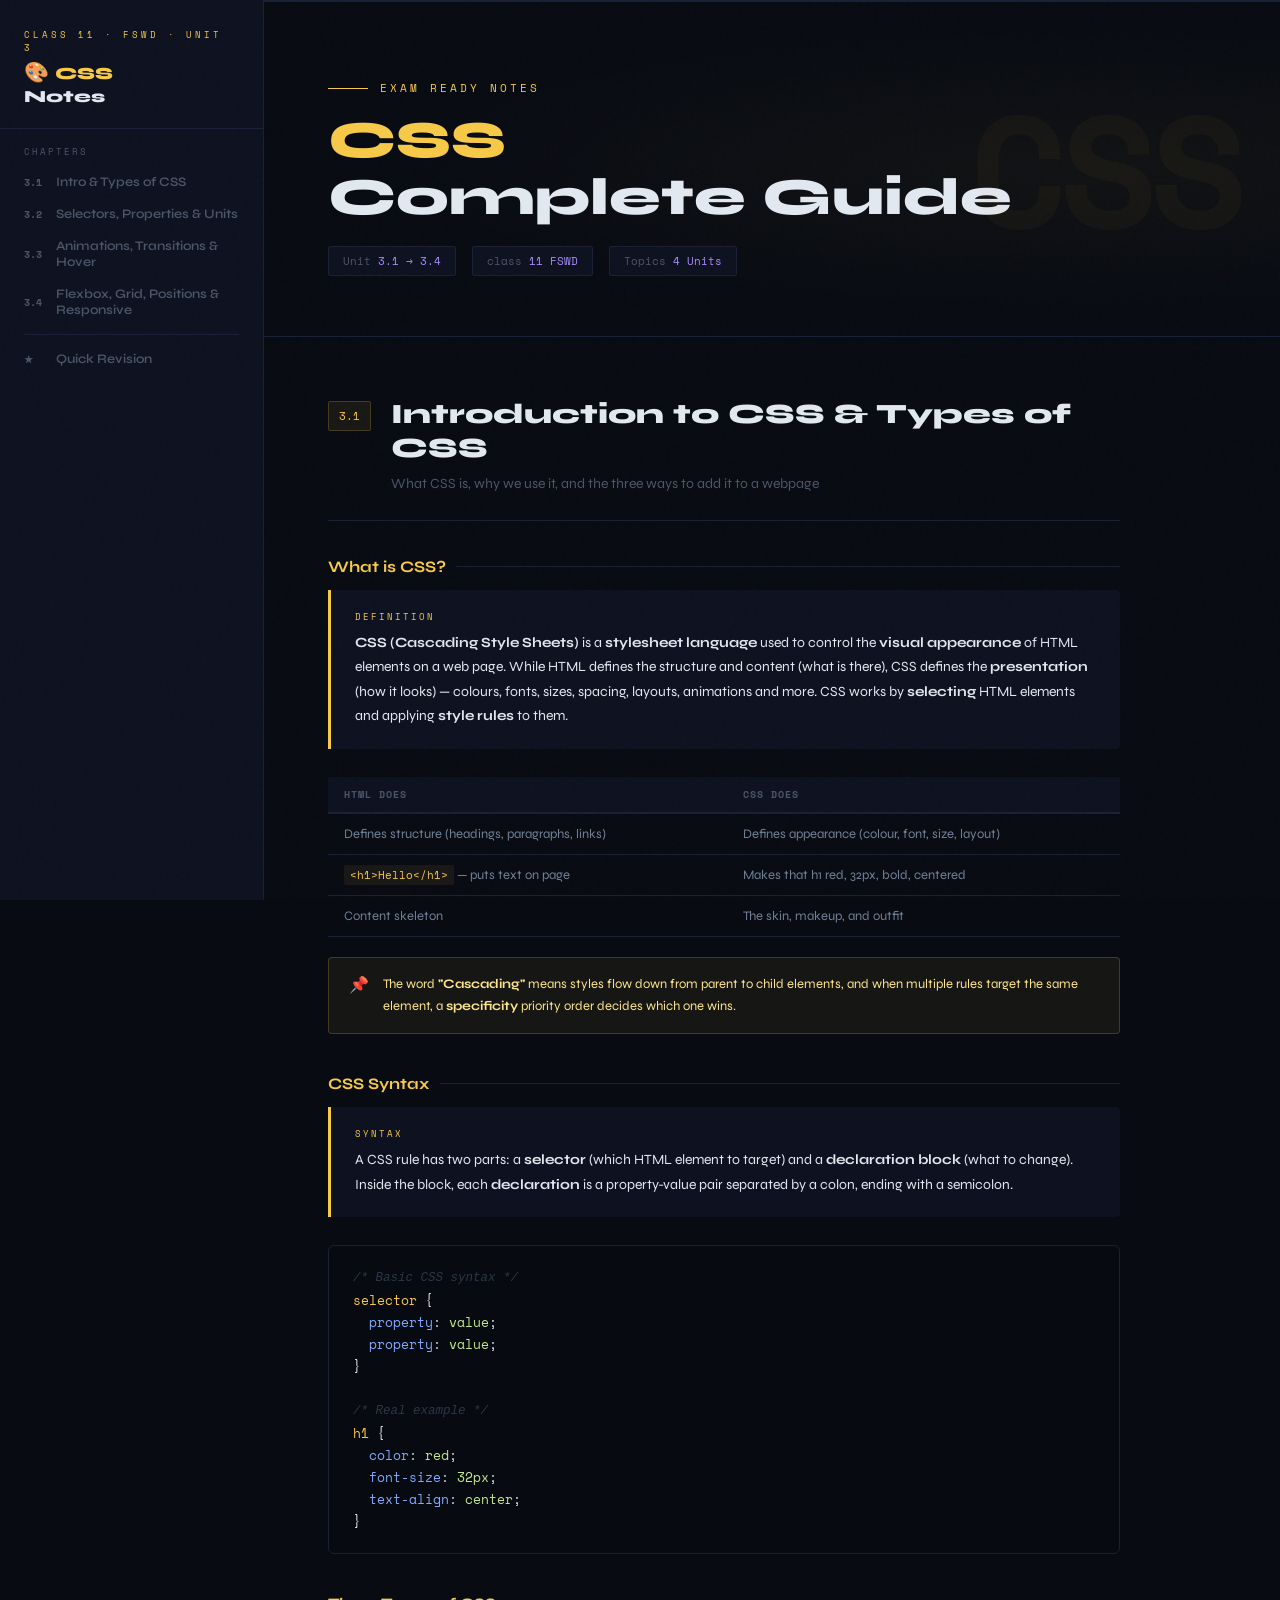
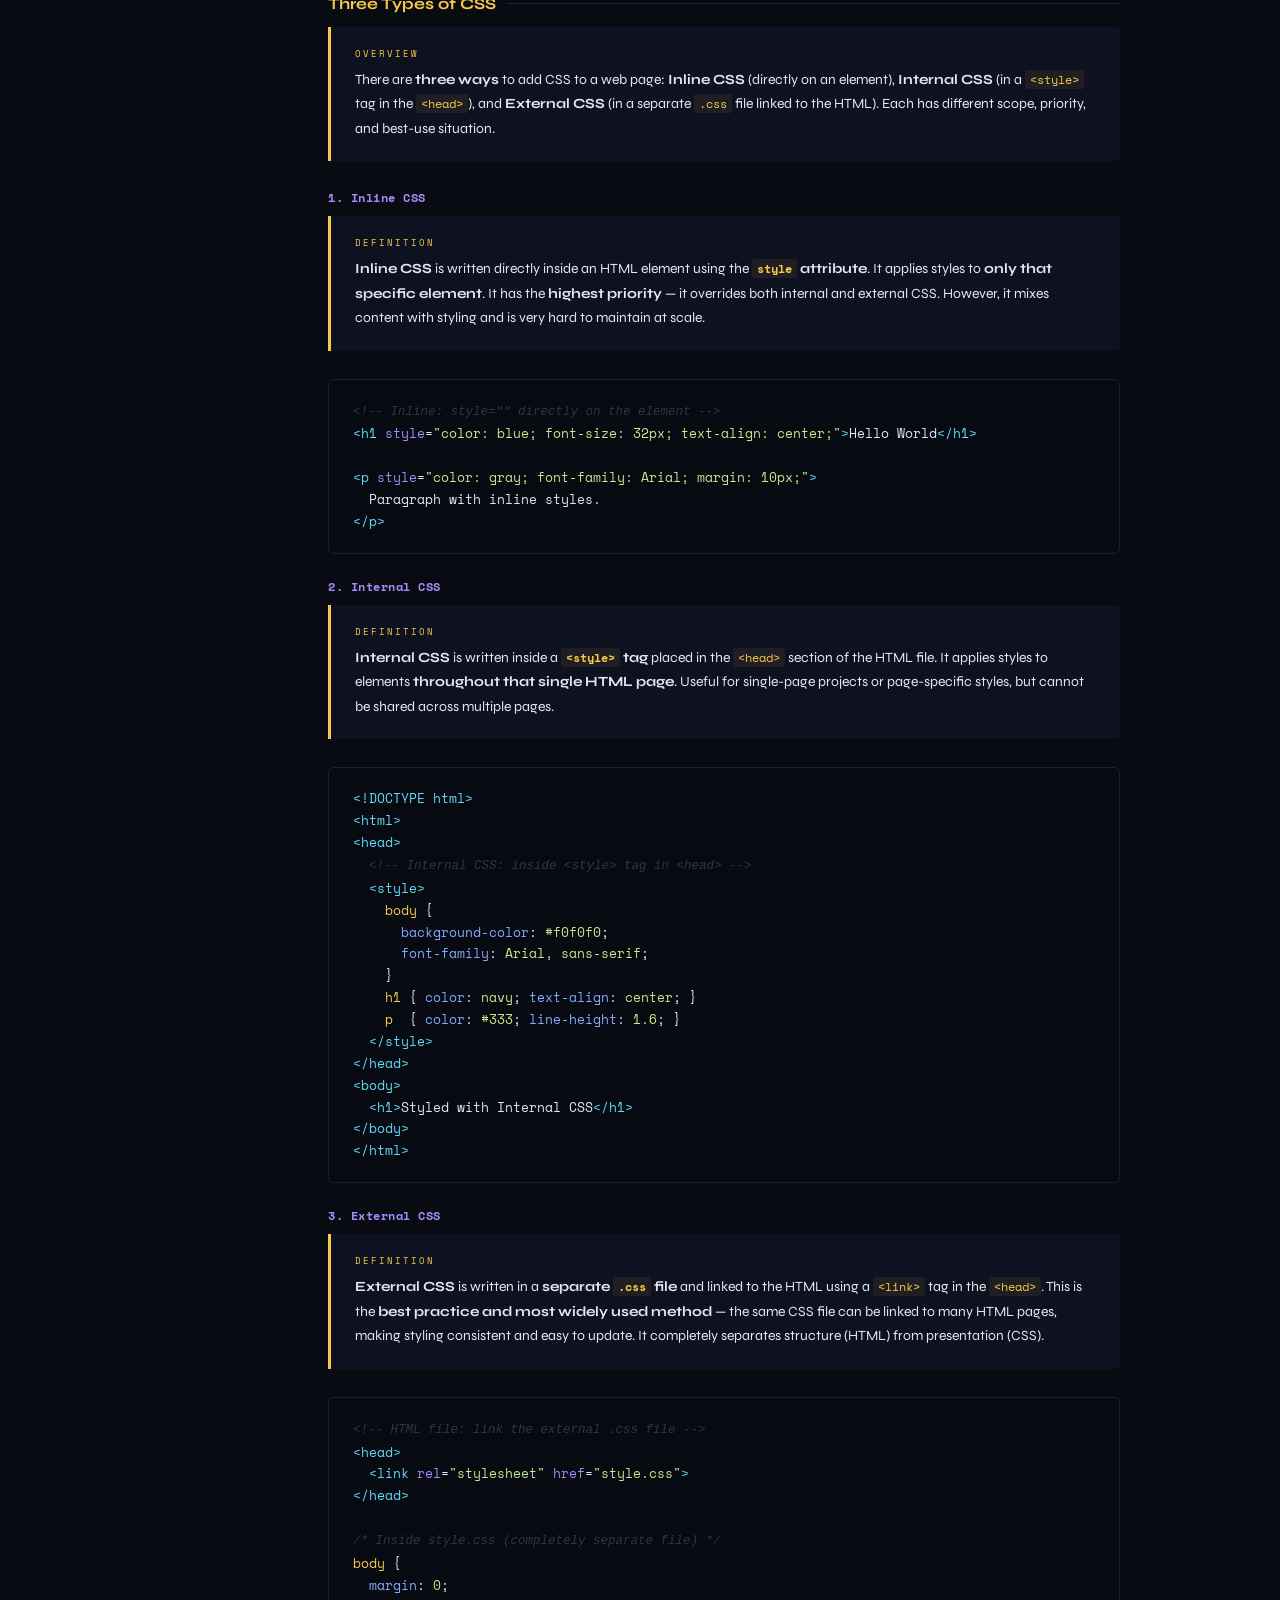
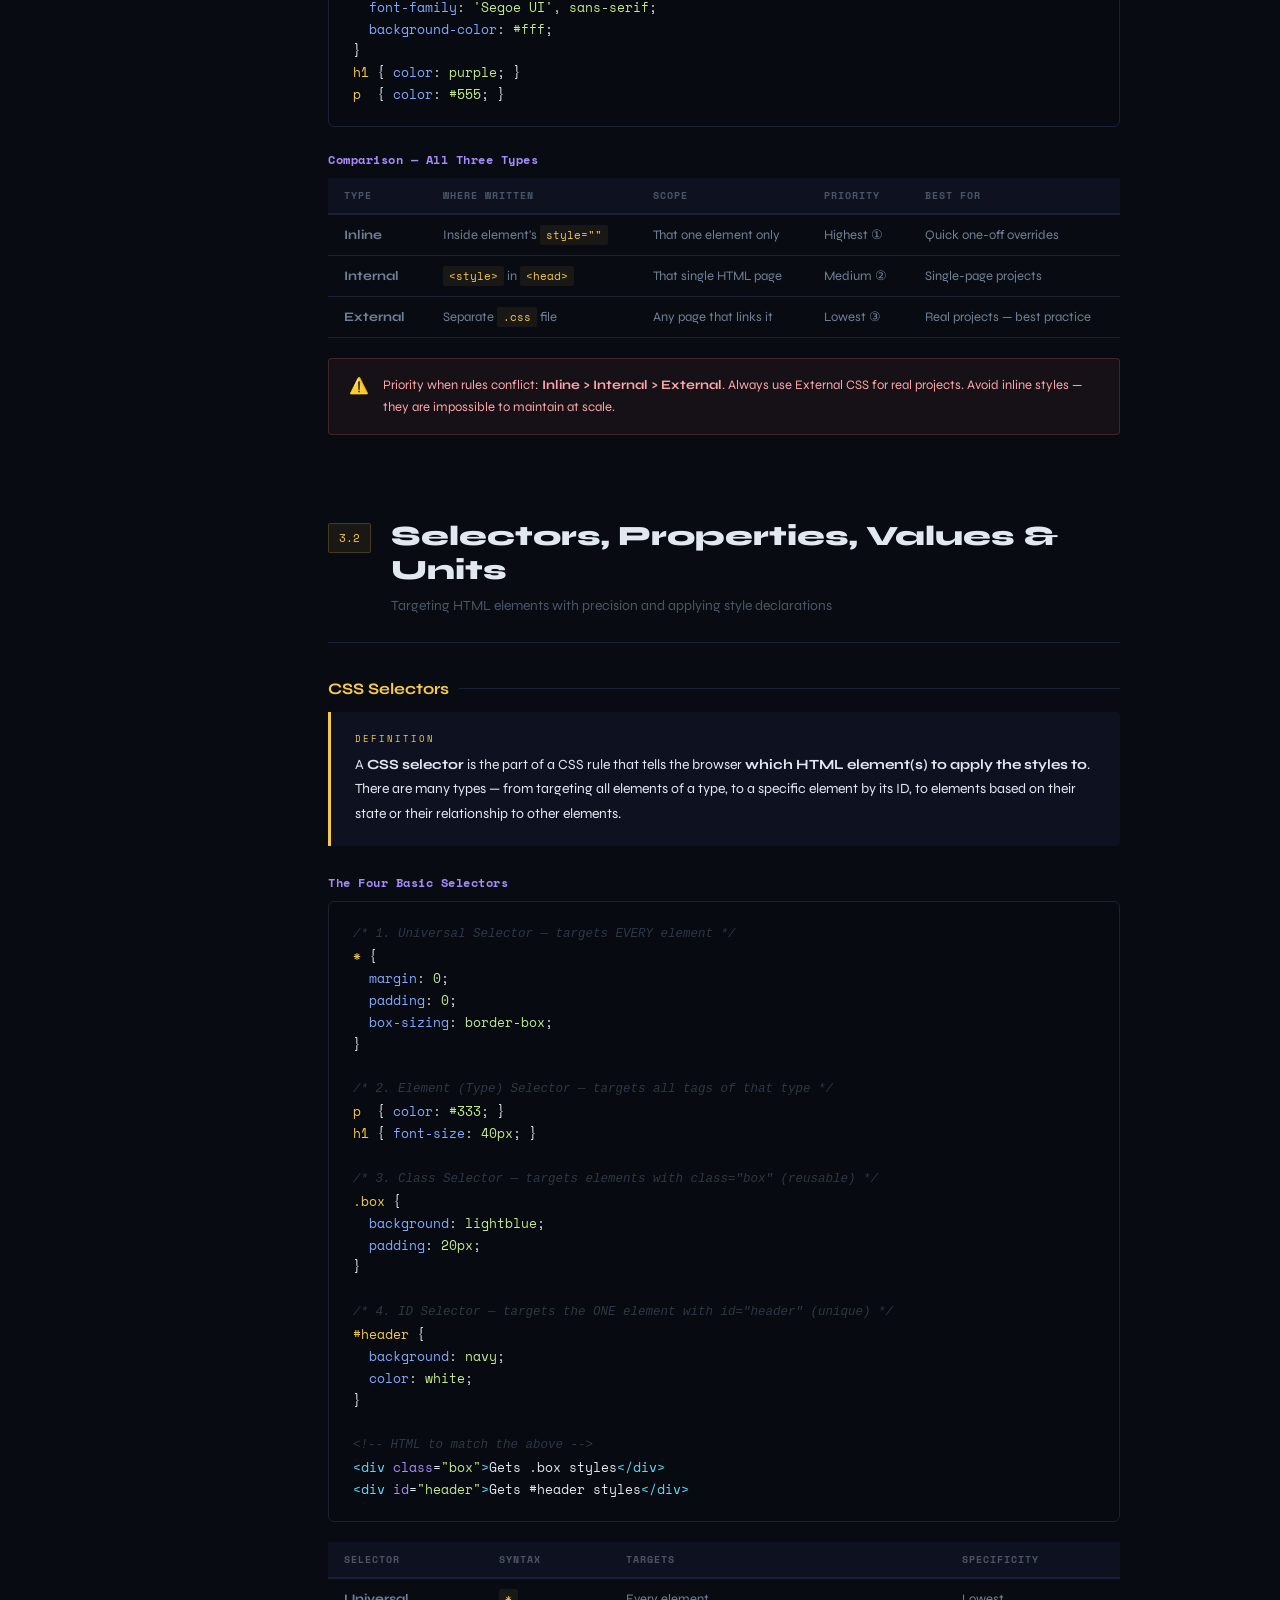
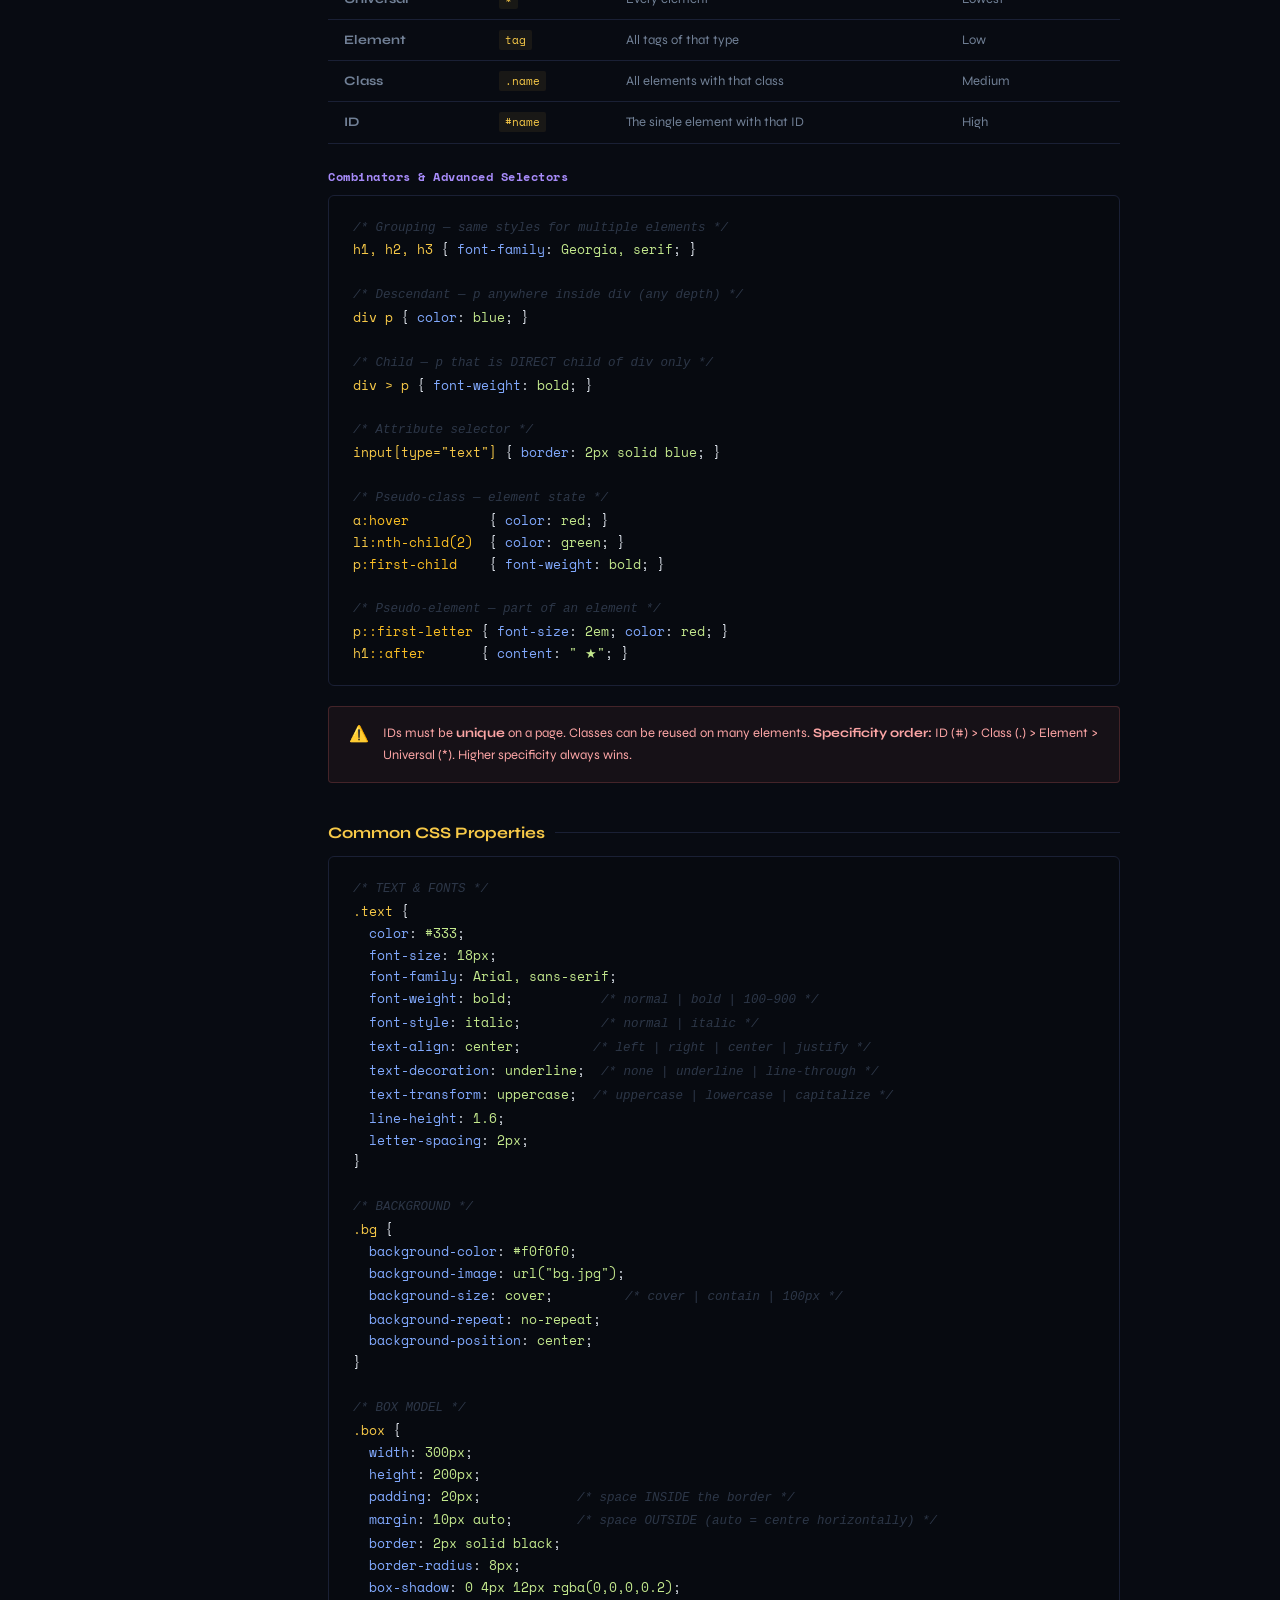
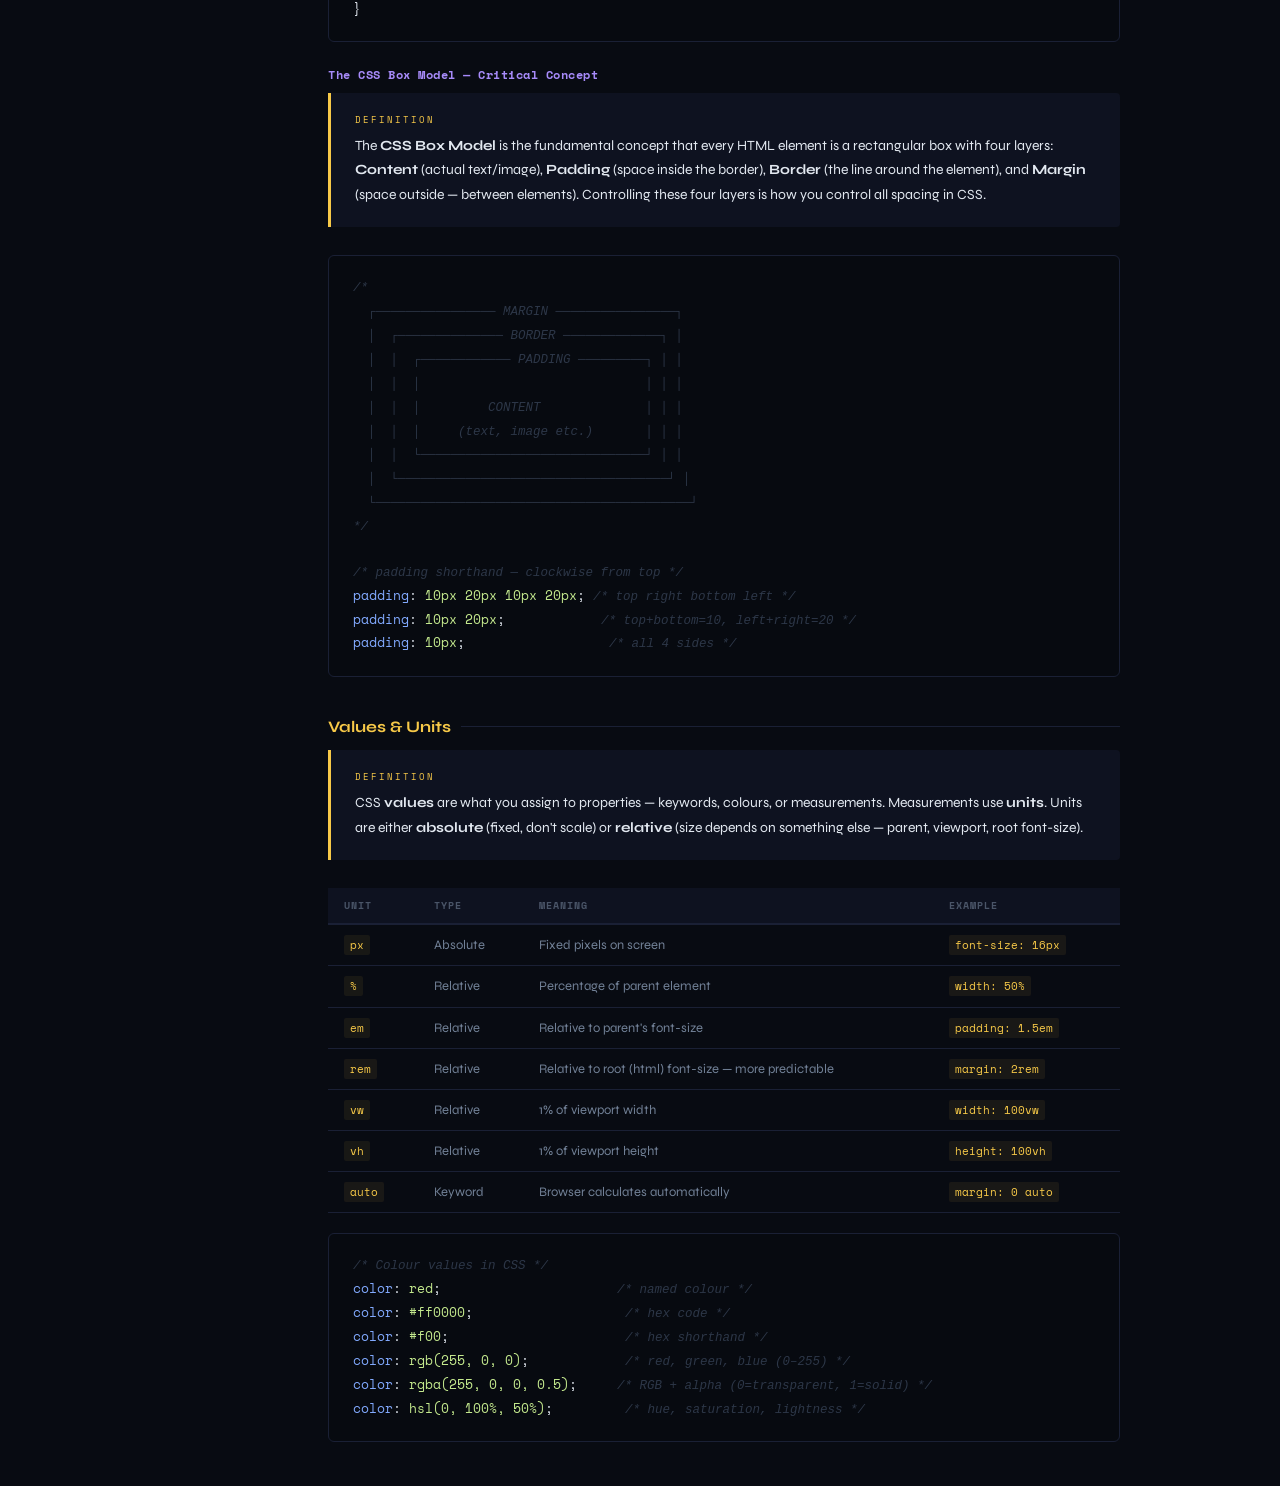
==== commit 470da290: "completed unit 2 notes" ====
--- a/index.html
+++ b/index.html
@@ -16,7 +16,7 @@
         <div class="scrollFill" id="sBar"></div>
     </div>
 
-    <!-- sidebar navigation -->
+    <!-- sidebar html -->
     <aside class="leftPanel">
         <div class="brandArea">
             <span class="topBadge">Class 11 · FSWD · Unit 3</span>
@@ -250,6 +250,265 @@
                 </div>
             </div>
 
+            <!-- unit 3.2 -->
+            <div class="unitBlock" id="s32">
+                <div class="unitHdr">
+                    <div class="unitNum">3.2</div>
+                    <div class="unitHdrText">
+                        <h2>Selectors, Properties, Values &amp; Units</h2>
+                        <p>Targeting HTML elements with precision and applying style declarations</p>
+                    </div>
+                </div>
+
+                <div class="chunk">
+                    <h3>CSS Selectors</h3>
+                    <div class="defBox">
+                        <div class="defTag">Definition</div>
+                        <p>A <strong>CSS selector</strong> is the part of a CSS rule that tells the browser
+                            <strong>which HTML element(s) to apply the styles to</strong>. There are many types — from
+                            targeting all elements of a type, to a specific element by its ID, to elements based on
+                            their state or their relationship to other elements.
+                        </p>
+                    </div>
+
+                    <h4>The Four Basic Selectors</h4>
+                    <pre><span class="cm">/* 1. Universal Selector — targets EVERY element */</span>
+<span class="sel">*</span> {
+  <span class="prp">margin</span>: <span class="val">0</span>;
+  <span class="prp">padding</span>: <span class="val">0</span>;
+  <span class="prp">box-sizing</span>: <span class="val">border-box</span>;
+}
+
+<span class="cm">/* 2. Element (Type) Selector — targets all tags of that type */</span>
+<span class="sel">p</span>  { <span class="prp">color</span>: <span class="val">#333</span>; }
+<span class="sel">h1</span> { <span class="prp">font-size</span>: <span class="val">40px</span>; }
+
+<span class="cm">/* 3. Class Selector — targets elements with class="box" (reusable) */</span>
+<span class="sel">.box</span> {
+  <span class="prp">background</span>: <span class="val">lightblue</span>;
+  <span class="prp">padding</span>: <span class="val">20px</span>;
+}
+
+<span class="cm">/* 4. ID Selector — targets the ONE element with id="header" (unique) */</span>
+<span class="sel">#header</span> {
+  <span class="prp">background</span>: <span class="val">navy</span>;
+  <span class="prp">color</span>: <span class="val">white</span>;
+}
+
+<span class="cm">&lt;!-- HTML to match the above --&gt;</span>
+<span class="tg">&lt;div</span> <span class="at">class</span>=<span class="str">"box"</span><span class="tg">&gt;</span>Gets .box styles<span class="tg">&lt;/div&gt;</span>
+<span class="tg">&lt;div</span> <span class="at">id</span>=<span class="str">"header"</span><span class="tg">&gt;</span>Gets #header styles<span class="tg">&lt;/div&gt;</span></pre>
+
+                    <div class="tblWrap">
+                        <table>
+                            <tr>
+                                <th>Selector</th>
+                                <th>Syntax</th>
+                                <th>Targets</th>
+                                <th>Specificity</th>
+                            </tr>
+                            <tr>
+                                <td><strong>Universal</strong></td>
+                                <td><code>*</code></td>
+                                <td>Every element</td>
+                                <td>Lowest</td>
+                            </tr>
+                            <tr>
+                                <td><strong>Element</strong></td>
+                                <td><code>tag</code></td>
+                                <td>All tags of that type</td>
+                                <td>Low</td>
+                            </tr>
+                            <tr>
+                                <td><strong>Class</strong></td>
+                                <td><code>.name</code></td>
+                                <td>All elements with that class</td>
+                                <td>Medium</td>
+                            </tr>
+                            <tr>
+                                <td><strong>ID</strong></td>
+                                <td><code>#name</code></td>
+                                <td>The single element with that ID</td>
+                                <td>High</td>
+                            </tr>
+                        </table>
+                    </div>
+
+                    <h4>Combinators &amp; Advanced Selectors</h4>
+                    <pre><span class="cm">/* Grouping — same styles for multiple elements */</span>
+<span class="sel">h1, h2, h3</span> { <span class="prp">font-family</span>: <span class="val">Georgia, serif</span>; }
+
+<span class="cm">/* Descendant — p anywhere inside div (any depth) */</span>
+<span class="sel">div p</span> { <span class="prp">color</span>: <span class="val">blue</span>; }
+
+<span class="cm">/* Child — p that is DIRECT child of div only */</span>
+<span class="sel">div > p</span> { <span class="prp">font-weight</span>: <span class="val">bold</span>; }
+
+<span class="cm">/* Attribute selector */</span>
+<span class="sel">input[type="text"]</span> { <span class="prp">border</span>: <span class="val">2px solid blue</span>; }
+
+<span class="cm">/* Pseudo-class — element state */</span>
+<span class="sel">a<span class="psd">:hover</span></span>          { <span class="prp">color</span>: <span class="val">red</span>; }
+<span class="sel">li<span class="psd">:nth-child(2)</span></span>  { <span class="prp">color</span>: <span class="val">green</span>; }
+<span class="sel">p<span class="psd">:first-child</span></span>    { <span class="prp">font-weight</span>: <span class="val">bold</span>; }
+
+<span class="cm">/* Pseudo-element — part of an element */</span>
+<span class="sel">p<span class="psd">::first-letter</span></span> { <span class="prp">font-size</span>: <span class="val">2em</span>; <span class="prp">color</span>: <span class="val">red</span>; }
+<span class="sel">h1<span class="psd">::after</span></span>       { <span class="prp">content</span>: <span class="val">" ★"</span>; }</pre>
+
+                    <div class="alertBox isDanger">
+                        <span class="ico">⚠️</span>
+                        <span>IDs must be <strong>unique</strong> on a page. Classes can be reused on many elements.
+                            <strong>Specificity order:</strong> ID (#) &gt; Class (.) &gt; Element &gt; Universal (*).
+                            Higher specificity always wins.</span>
+                    </div>
+                </div>
+
+                <div class="chunk">
+                    <h3>Common CSS Properties</h3>
+                    <pre><span class="cm">/* TEXT & FONTS */</span>
+<span class="sel">.text</span> {
+  <span class="prp">color</span>: <span class="val">#333</span>;
+  <span class="prp">font-size</span>: <span class="val">18px</span>;
+  <span class="prp">font-family</span>: <span class="val">Arial, sans-serif</span>;
+  <span class="prp">font-weight</span>: <span class="val">bold</span>;           <span class="cm">/* normal | bold | 100–900 */</span>
+  <span class="prp">font-style</span>: <span class="val">italic</span>;          <span class="cm">/* normal | italic */</span>
+  <span class="prp">text-align</span>: <span class="val">center</span>;         <span class="cm">/* left | right | center | justify */</span>
+  <span class="prp">text-decoration</span>: <span class="val">underline</span>;  <span class="cm">/* none | underline | line-through */</span>
+  <span class="prp">text-transform</span>: <span class="val">uppercase</span>;  <span class="cm">/* uppercase | lowercase | capitalize */</span>
+  <span class="prp">line-height</span>: <span class="val">1.6</span>;
+  <span class="prp">letter-spacing</span>: <span class="val">2px</span>;
+}
+
+<span class="cm">/* BACKGROUND */</span>
+<span class="sel">.bg</span> {
+  <span class="prp">background-color</span>: <span class="val">#f0f0f0</span>;
+  <span class="prp">background-image</span>: <span class="val">url("bg.jpg")</span>;
+  <span class="prp">background-size</span>: <span class="val">cover</span>;         <span class="cm">/* cover | contain | 100px */</span>
+  <span class="prp">background-repeat</span>: <span class="val">no-repeat</span>;
+  <span class="prp">background-position</span>: <span class="val">center</span>;
+}
+
+<span class="cm">/* BOX MODEL */</span>
+<span class="sel">.box</span> {
+  <span class="prp">width</span>: <span class="val">300px</span>;
+  <span class="prp">height</span>: <span class="val">200px</span>;
+  <span class="prp">padding</span>: <span class="val">20px</span>;            <span class="cm">/* space INSIDE the border */</span>
+  <span class="prp">margin</span>: <span class="val">10px auto</span>;        <span class="cm">/* space OUTSIDE (auto = centre horizontally) */</span>
+  <span class="prp">border</span>: <span class="val">2px solid black</span>;
+  <span class="prp">border-radius</span>: <span class="val">8px</span>;
+  <span class="prp">box-shadow</span>: <span class="val">0 4px 12px rgba(0,0,0,0.2)</span>;
+}</pre>
+
+                    <h4>The CSS Box Model — Critical Concept</h4>
+                    <div class="defBox">
+                        <div class="defTag">Definition</div>
+                        <p>The <strong>CSS Box Model</strong> is the fundamental concept that every HTML element is a
+                            rectangular box with four layers: <strong>Content</strong> (actual text/image),
+                            <strong>Padding</strong> (space inside the border), <strong>Border</strong> (the line around
+                            the element), and <strong>Margin</strong> (space outside — between elements). Controlling
+                            these four layers is how you control all spacing in CSS.
+                        </p>
+                    </div>
+                    <pre><span class="cm">/*
+  ┌──────────────── MARGIN ────────────────┐
+  │  ┌────────────── BORDER ─────────────┐ │
+  │  │  ┌──────────── PADDING ─────────┐ │ │
+  │  │  │                              │ │ │
+  │  │  │         CONTENT              │ │ │
+  │  │  │     (text, image etc.)       │ │ │
+  │  │  └──────────────────────────────┘ │ │
+  │  └────────────────────────────────────┘ │
+  └──────────────────────────────────────────┘
+*/</span>
+
+<span class="cm">/* padding shorthand — clockwise from top */</span>
+<span class="prp">padding</span>: <span class="val">10px 20px 10px 20px</span>; <span class="cm">/* top right bottom left */</span>
+<span class="prp">padding</span>: <span class="val">10px 20px</span>;            <span class="cm">/* top+bottom=10, left+right=20 */</span>
+<span class="prp">padding</span>: <span class="val">10px</span>;                  <span class="cm">/* all 4 sides */</span></pre>
+                </div>
+
+                <div class="chunk">
+                    <h3>Values &amp; Units</h3>
+                    <div class="defBox">
+                        <div class="defTag">Definition</div>
+                        <p>CSS <strong>values</strong> are what you assign to properties — keywords, colours, or
+                            measurements. Measurements use <strong>units</strong>. Units are either
+                            <strong>absolute</strong> (fixed, don't scale) or <strong>relative</strong> (size depends on
+                            something else — parent, viewport, root font-size).
+                        </p>
+                    </div>
+                    <div class="tblWrap">
+                        <table>
+                            <tr>
+                                <th>Unit</th>
+                                <th>Type</th>
+                                <th>Meaning</th>
+                                <th>Example</th>
+                            </tr>
+                            <tr>
+                                <td><code>px</code></td>
+                                <td>Absolute</td>
+                                <td>Fixed pixels on screen</td>
+                                <td><code>font-size: 16px</code></td>
+                            </tr>
+                            <tr>
+                                <td><code>%</code></td>
+                                <td>Relative</td>
+                                <td>Percentage of parent element</td>
+                                <td><code>width: 50%</code></td>
+                            </tr>
+                            <tr>
+                                <td><code>em</code></td>
+                                <td>Relative</td>
+                                <td>Relative to parent's font-size</td>
+                                <td><code>padding: 1.5em</code></td>
+                            </tr>
+                            <tr>
+                                <td><code>rem</code></td>
+                                <td>Relative</td>
+                                <td>Relative to root (html) font-size — more predictable</td>
+                                <td><code>margin: 2rem</code></td>
+                            </tr>
+                            <tr>
+                                <td><code>vw</code></td>
+                                <td>Relative</td>
+                                <td>1% of viewport width</td>
+                                <td><code>width: 100vw</code></td>
+                            </tr>
+                            <tr>
+                                <td><code>vh</code></td>
+                                <td>Relative</td>
+                                <td>1% of viewport height</td>
+                                <td><code>height: 100vh</code></td>
+                            </tr>
+                            <tr>
+                                <td><code>auto</code></td>
+                                <td>Keyword</td>
+                                <td>Browser calculates automatically</td>
+                                <td><code>margin: 0 auto</code></td>
+                            </tr>
+                        </table>
+                    </div>
+                    <pre><span class="cm">/* Colour values in CSS */</span>
+<span class="prp">color</span>: <span class="val">red</span>;                      <span class="cm">/* named colour */</span>
+<span class="prp">color</span>: <span class="val">#ff0000</span>;                   <span class="cm">/* hex code */</span>
+<span class="prp">color</span>: <span class="val">#f00</span>;                      <span class="cm">/* hex shorthand */</span>
+<span class="prp">color</span>: <span class="val">rgb(255, 0, 0)</span>;            <span class="cm">/* red, green, blue (0–255) */</span>
+<span class="prp">color</span>: <span class="val">rgba(255, 0, 0, 0.5)</span>;     <span class="cm">/* RGB + alpha (0=transparent, 1=solid) */</span>
+<span class="prp">color</span>: <span class="val">hsl(0, 100%, 50%)</span>;         <span class="cm">/* hue, saturation, lightness */</span></pre>
+                </div>
+            </div>
+
+            <!-- unit 3.3 -->
+            <div class="unitBlock" id="s33">
+                
+            </div>
+
+
+            
+
+
     </main>
 </body>
 
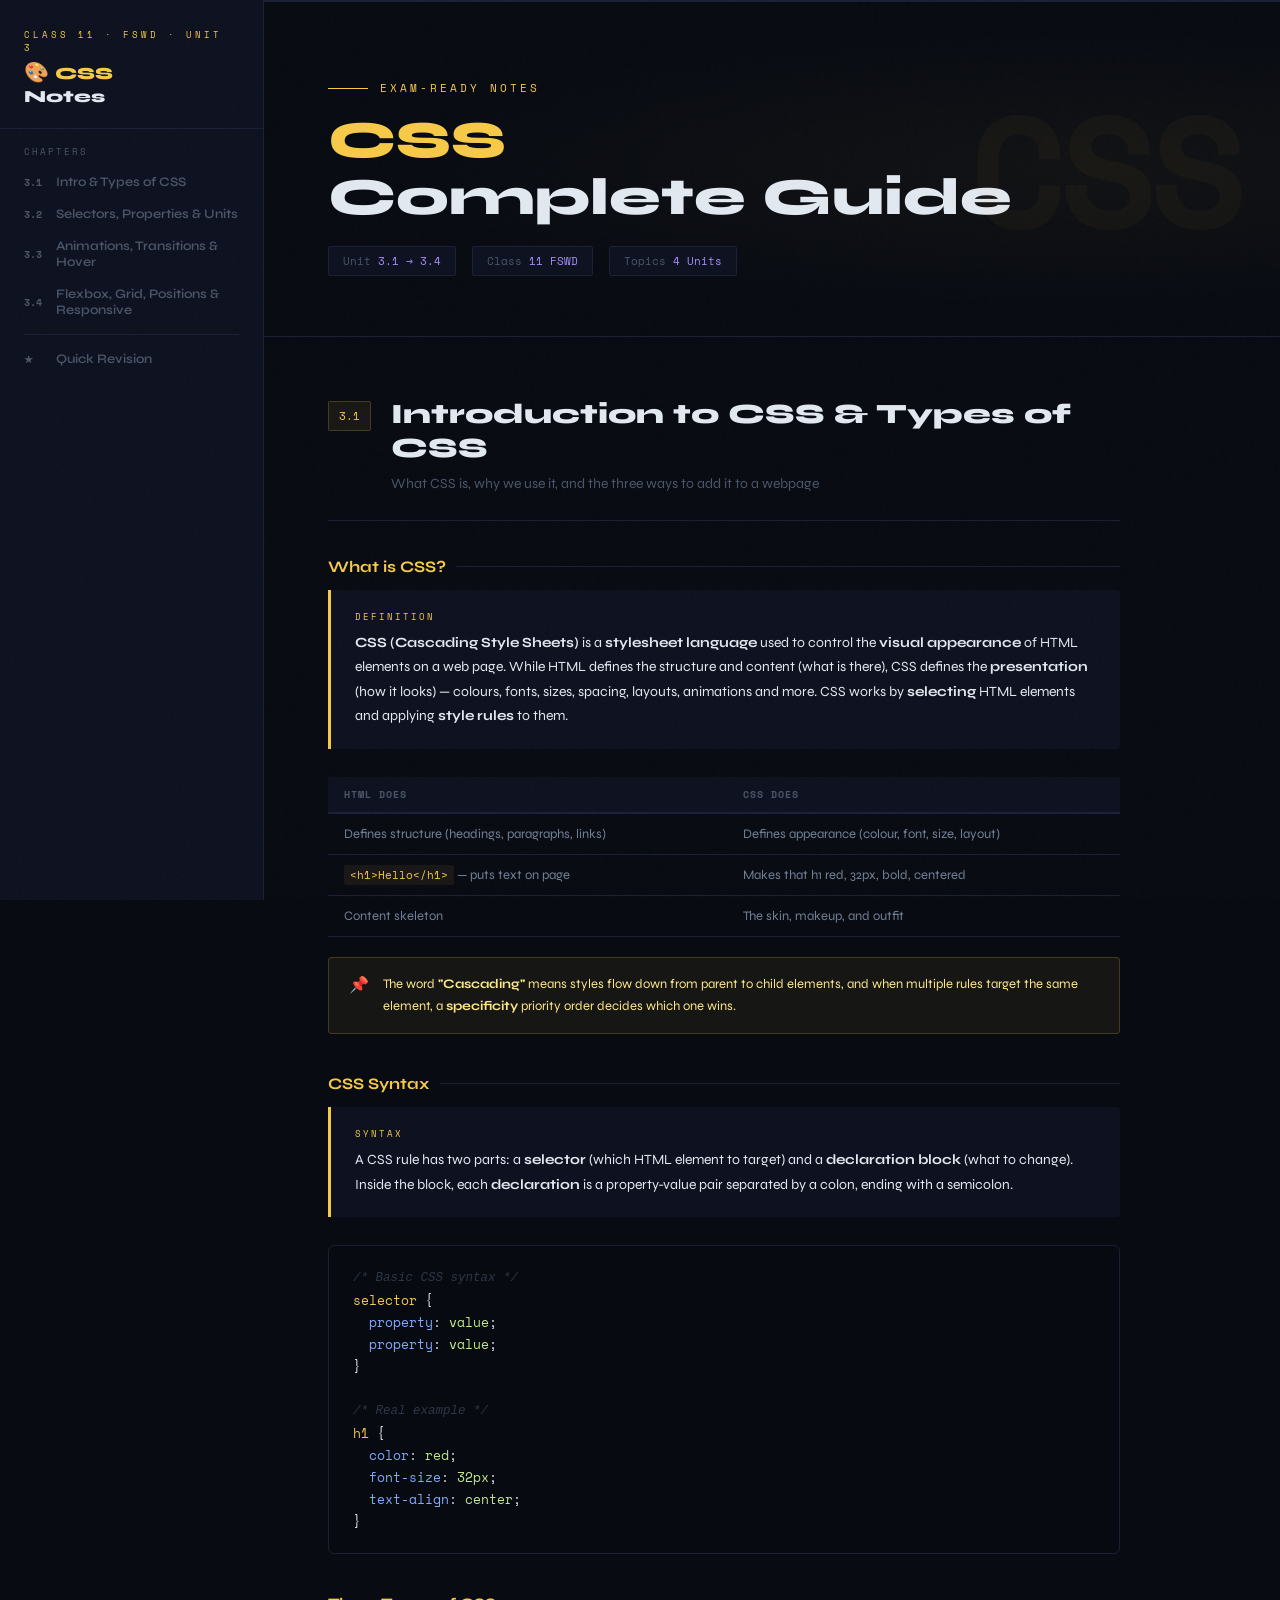
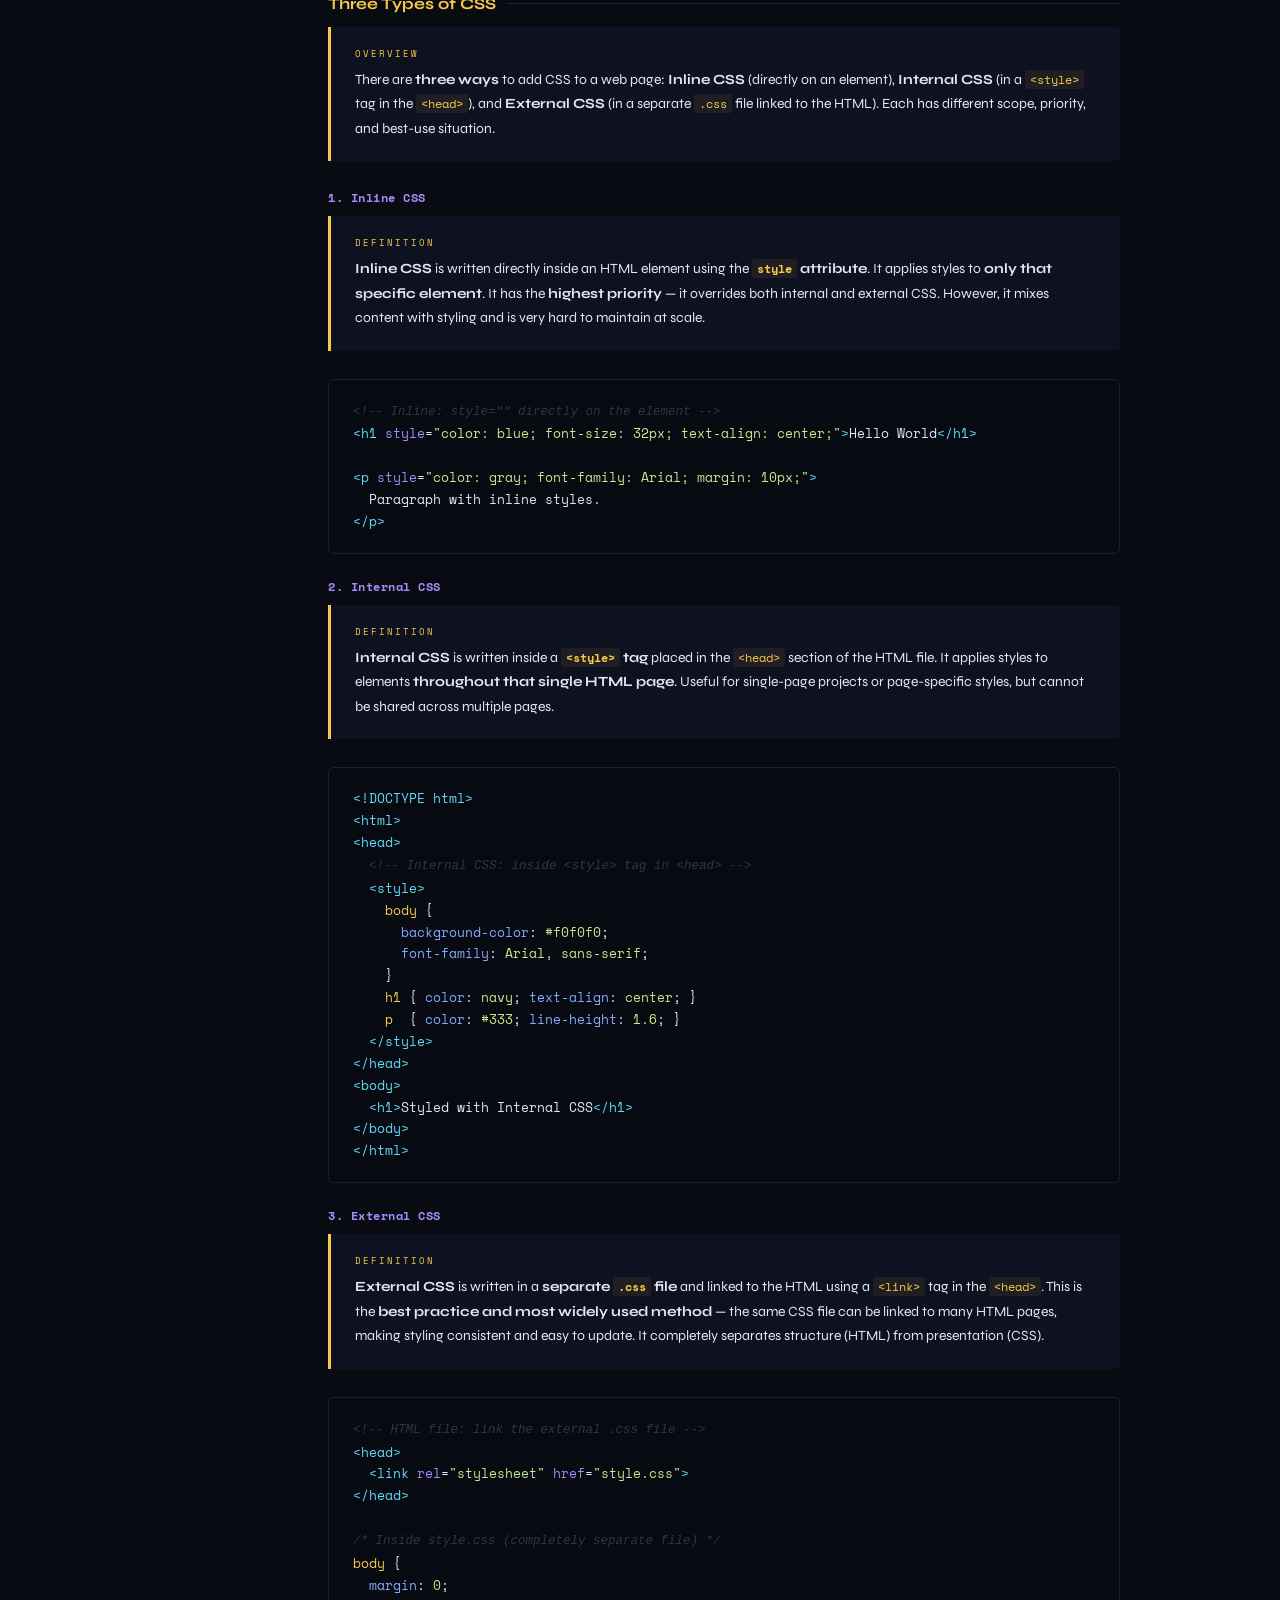
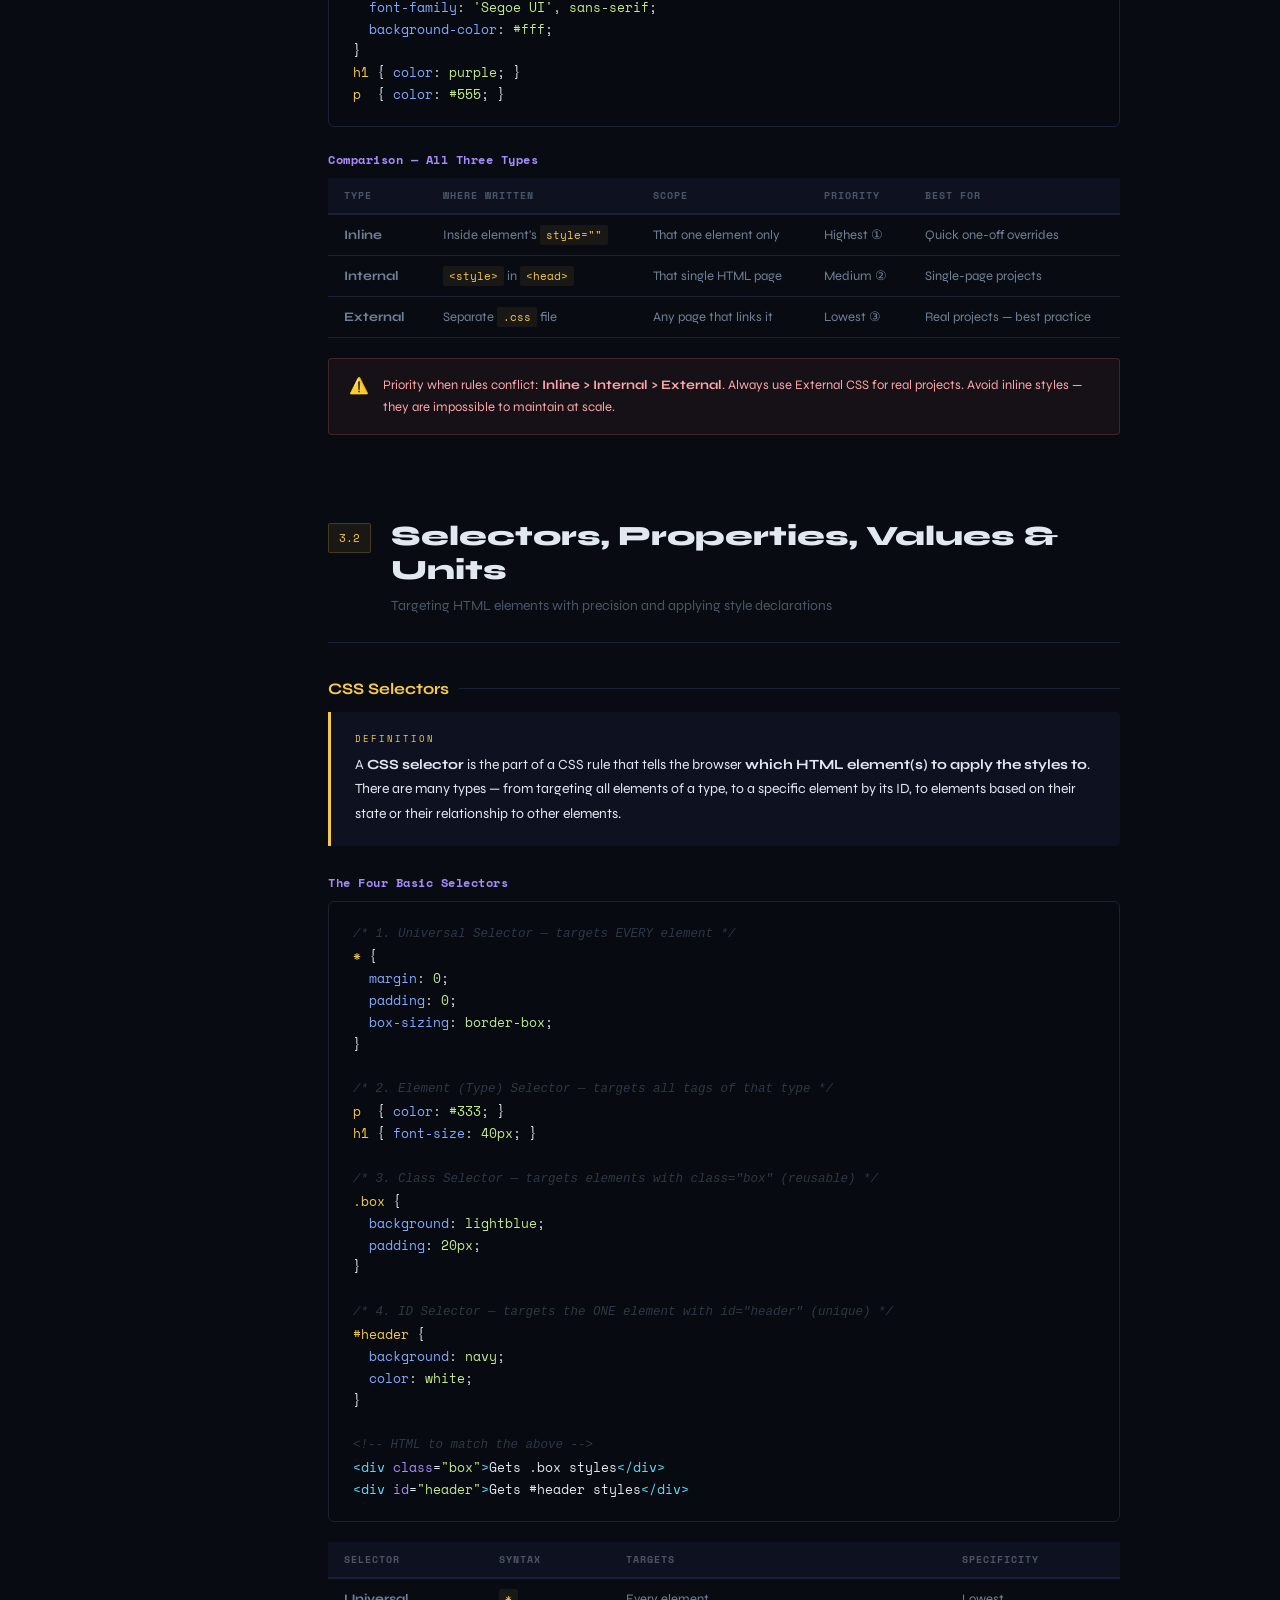
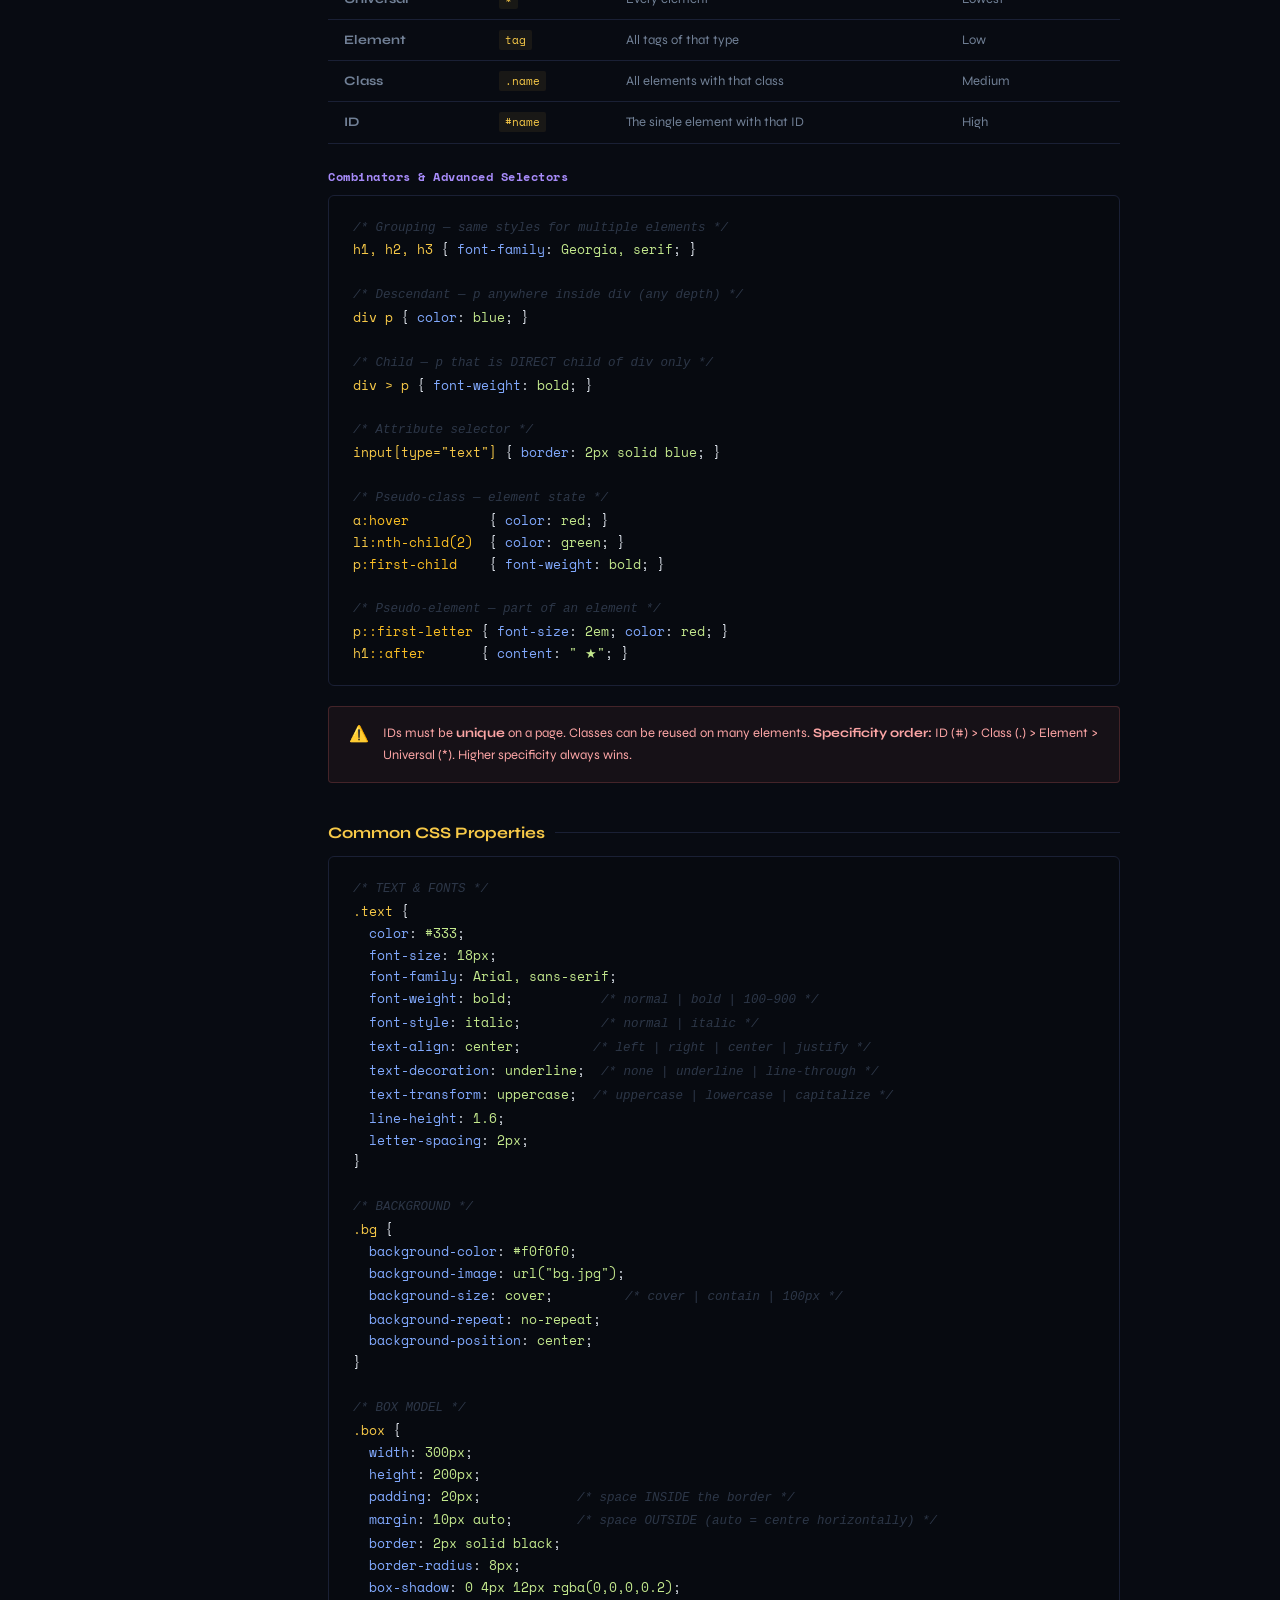
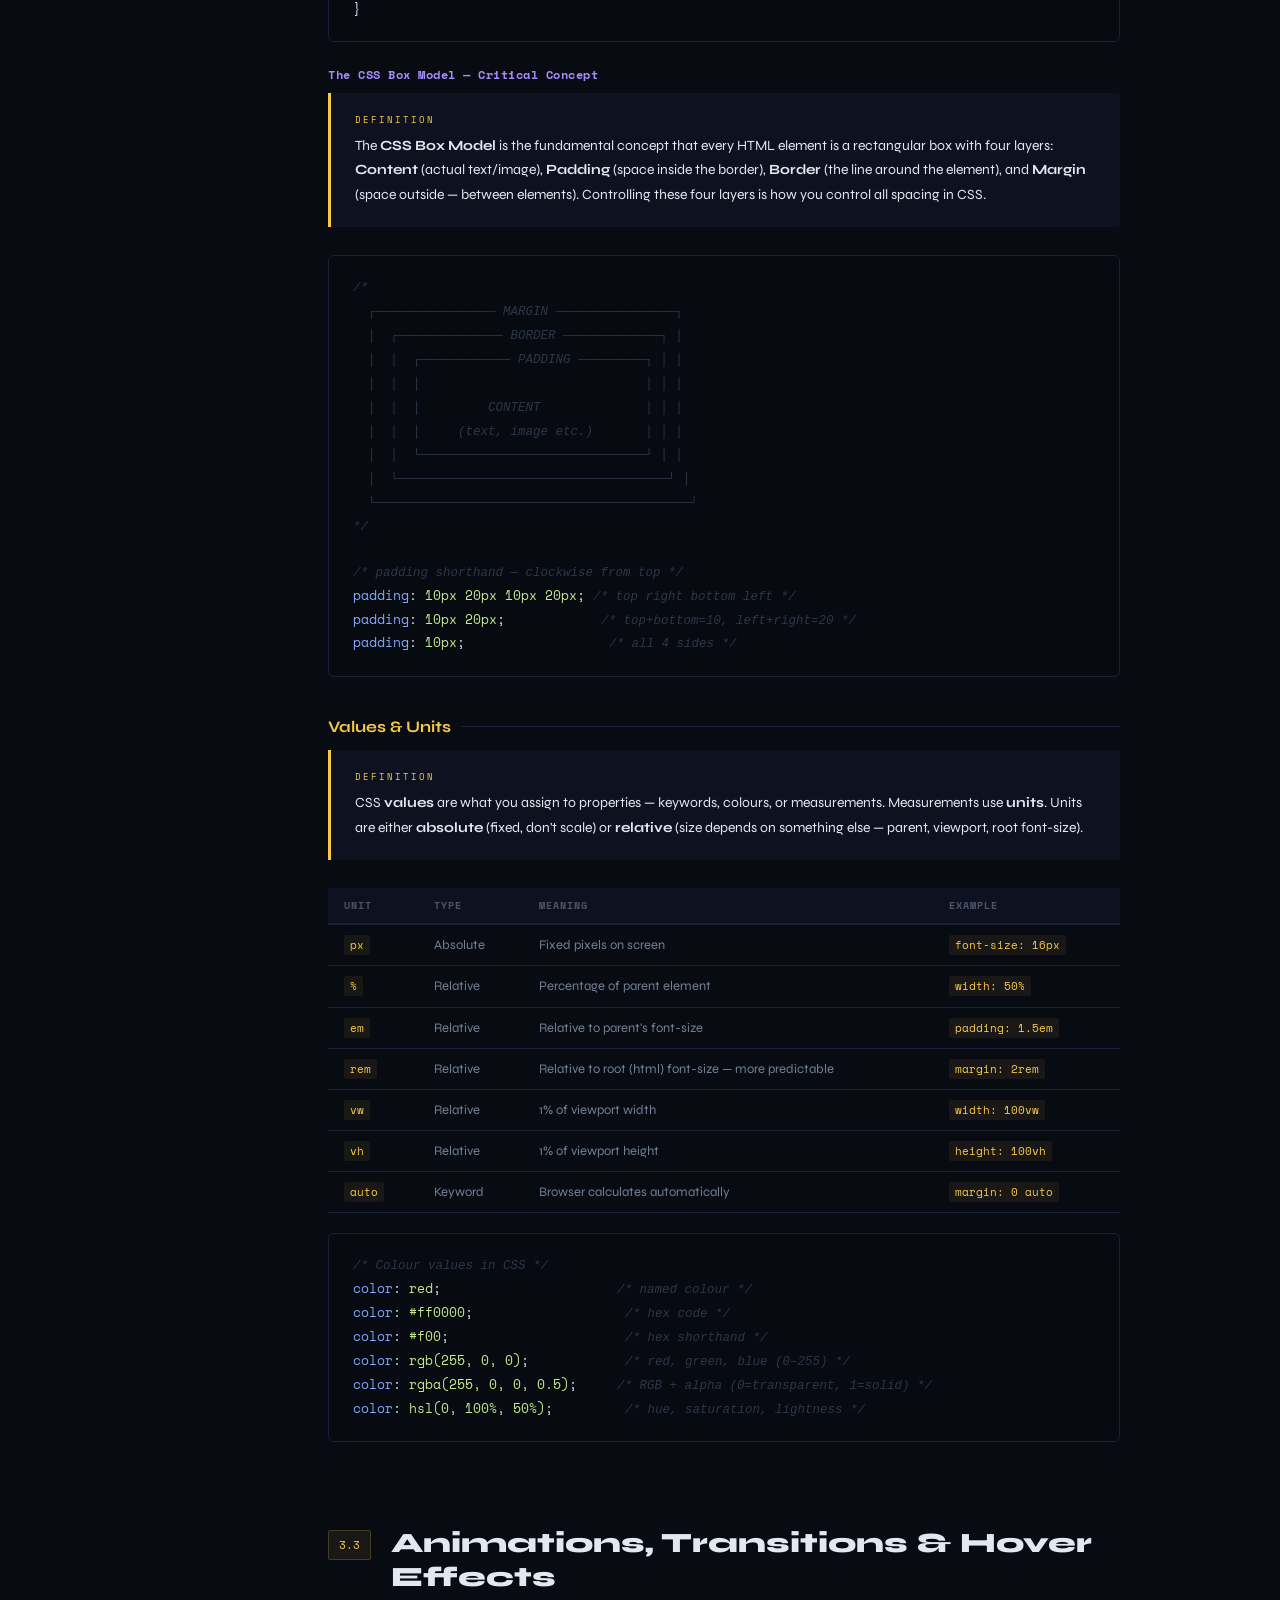
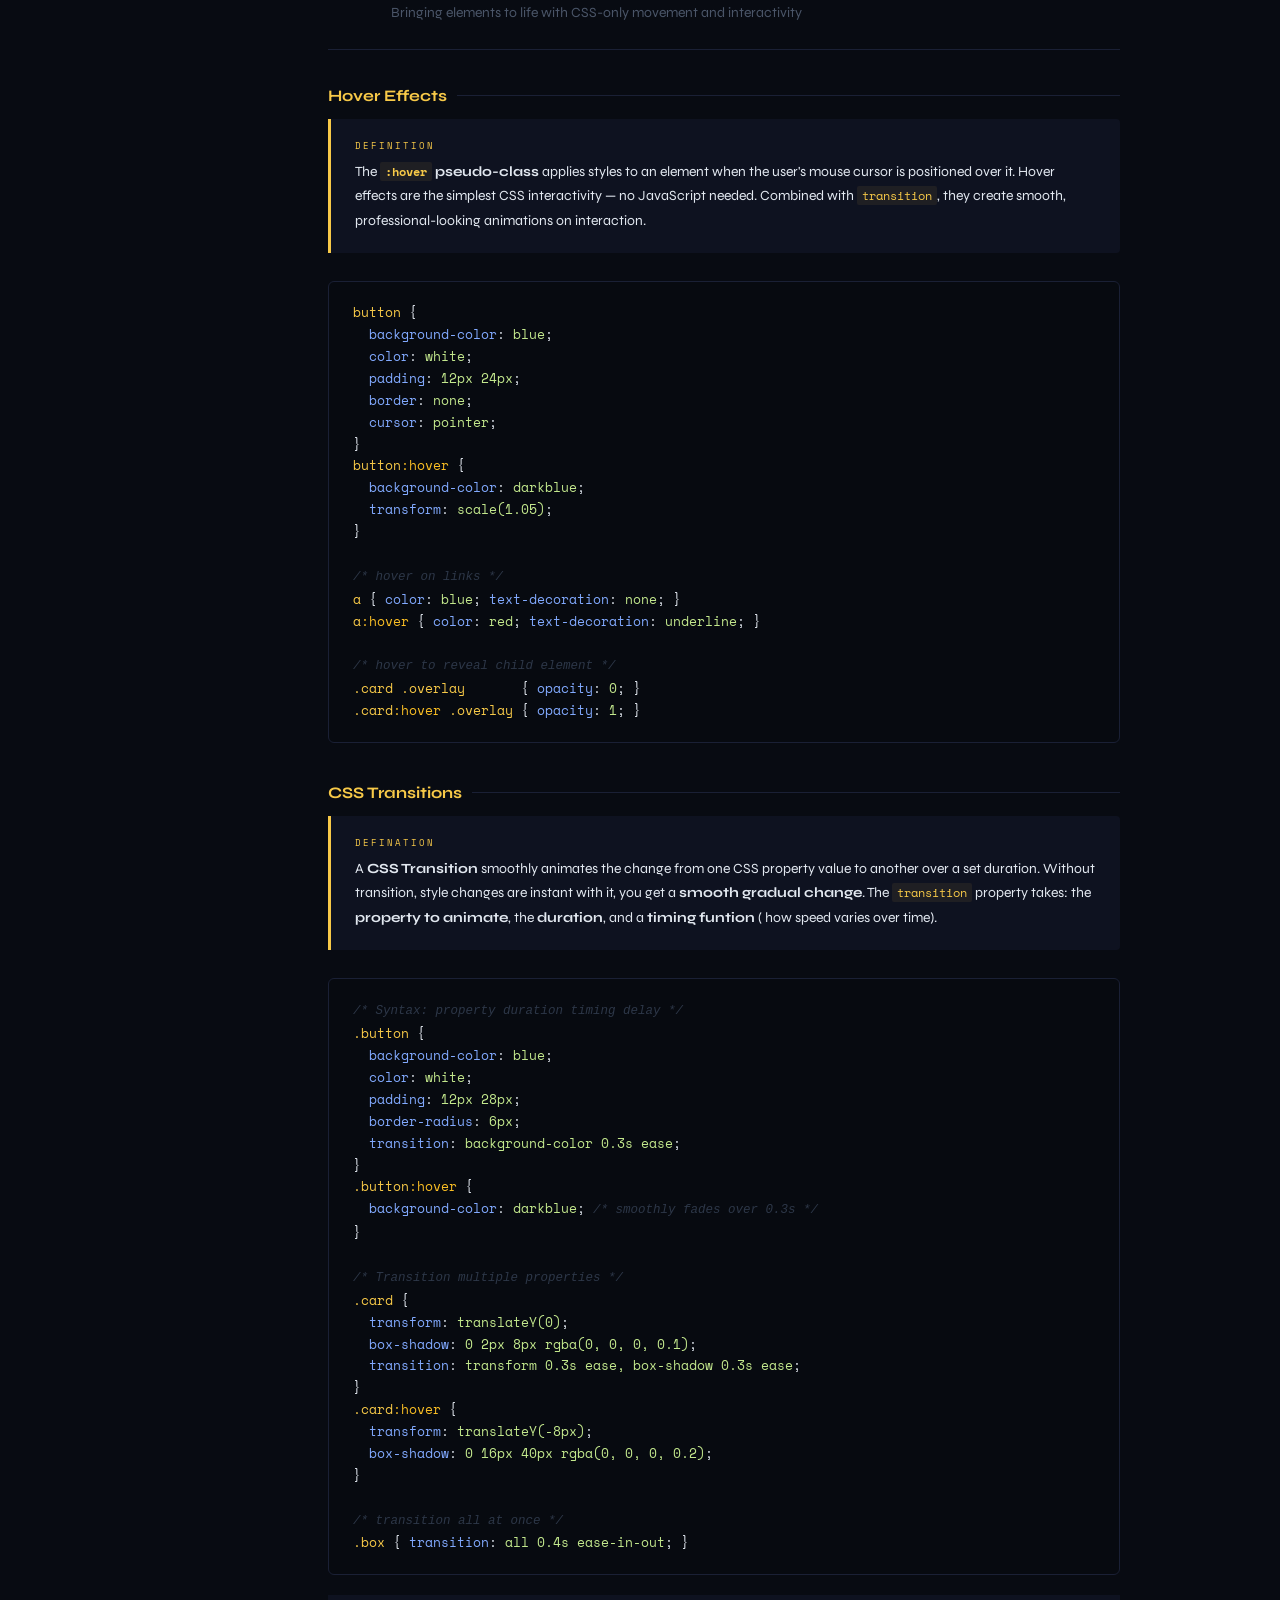
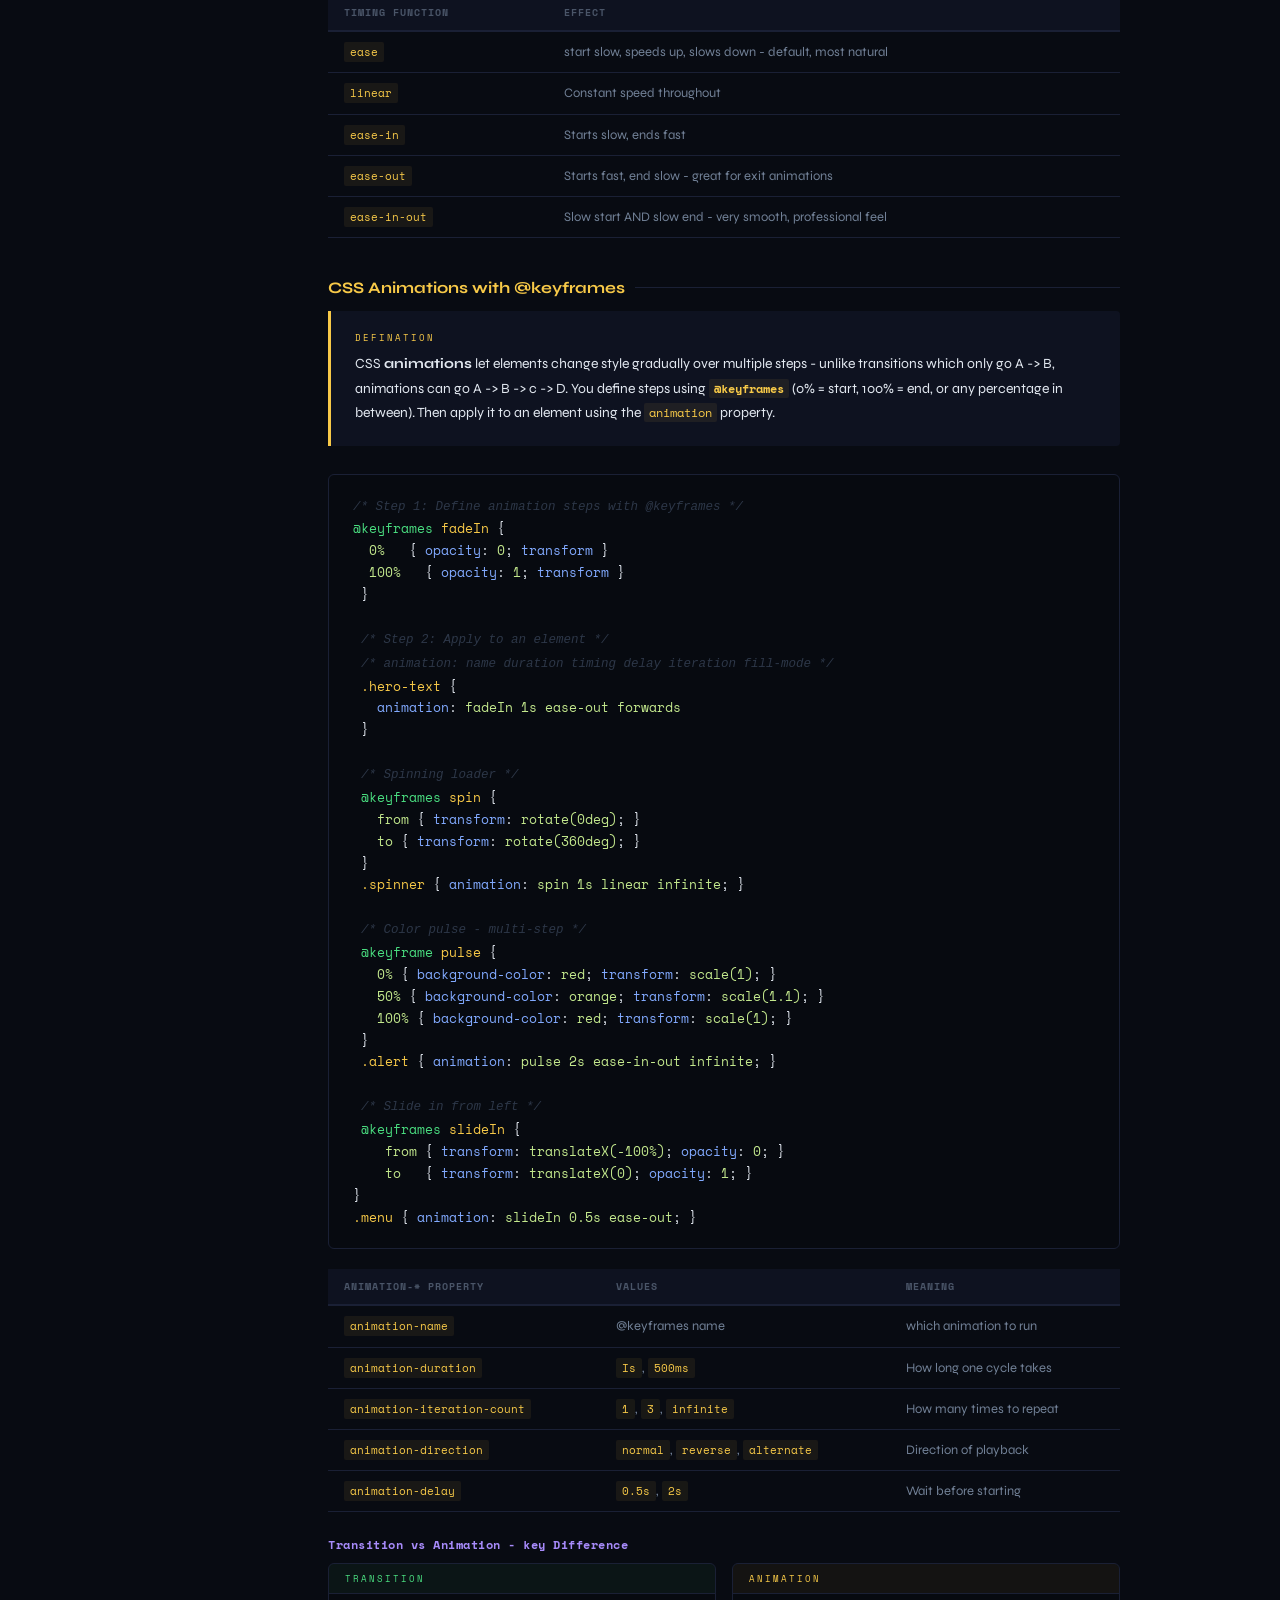
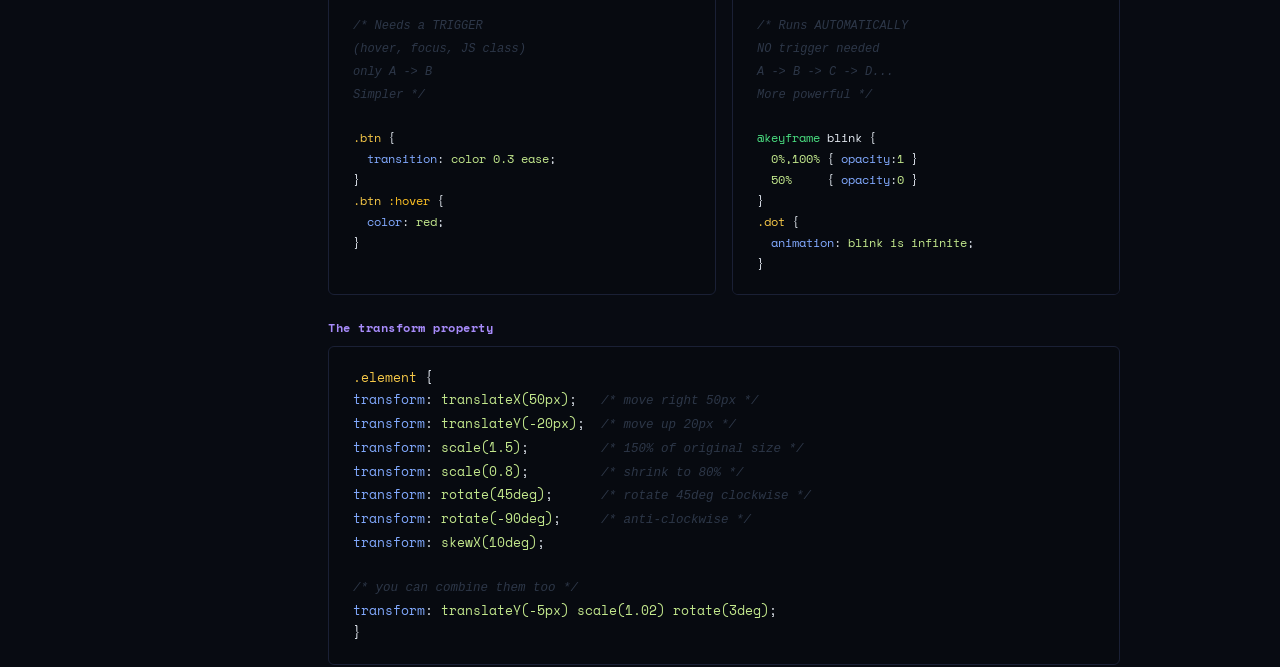
==== commit 117e5b8c: "unit 3.3 notes complete" ====
--- a/index.html
+++ b/index.html
@@ -43,17 +43,18 @@
 
         <div class="heroBanner">
             <div class="bgHugeText">CSS</div>
-            <div class="heroSubtag">Exam Ready Notes</div>
+            <div class="heroSubtag">Exam-Ready Notes</div>
             <h2><span>CSS</span><br>Complete Guide</h2>
             <div class="pillRow">
                 <div class="infoPill">Unit <span>3.1 → 3.4</span></div>
-                <div class="infoPill">class <span>11 FSWD</span></div>
+                <div class="infoPill">Class <span>11 FSWD</span></div>
                 <div class="infoPill">Topics <span>4 Units</span></div>
             </div>
         </div>
 
         <div class="pageBody">
 
+            <!-- ======= 3.1 ======= -->
             <div class="unitBlock" id="s31">
                 <div class="unitHdr">
                     <div class="unitNum">3.1</div>
@@ -250,7 +251,7 @@
                 </div>
             </div>
 
-            <!-- unit 3.2 -->
+            <!-- ======= 3.2 ======= -->
             <div class="unitBlock" id="s32">
                 <div class="unitHdr">
                     <div class="unitNum">3.2</div>
@@ -500,16 +501,247 @@
                 </div>
             </div>
 
-            <!-- unit 3.3 -->
+            <!-- ======= 3.3 ======= -->
             <div class="unitBlock" id="s33">
-                
-            </div>
-
-
-            
-
-
-    </main>
+                <div class="unitHdr">
+                    <div class="unitNum">3.3</div>
+                    <div class="unitHdrText">
+                        <h2>Animations, Transitions &amp; Hover Effects</h2>
+                        <p>Bringing elements to life with CSS-only movement and interactivity</p>
+                    </div>
+                </div>
+
+                <div class="chunk">
+                    <h3>Hover Effects</h3>
+                    <div class="defBox">
+                        <div class="defTag">Definition</div>
+                        <p>The <strong><code>:hover</code> pseudo-class</strong> applies styles to an element when the
+                            user's mouse cursor is positioned over it. Hover effects are the simplest CSS interactivity
+                            — no JavaScript needed. Combined with <code>transition</code>, they create smooth,
+                            professional-looking animations on interaction.</p>
+                    </div>
+                    <pre><span class="sel">button</span> {
+  <span class="prp">background-color</span>: <span class="val">blue</span>;
+  <span class="prp">color</span>: <span class="val">white</span>;
+  <span class="prp">padding</span>: <span class="val">12px 24px</span>;
+  <span class="prp">border</span>: <span class="val">none</span>;
+  <span class="prp">cursor</span>: <span class="val">pointer</span>;
+}
+<span class="sel">button<span class="psd">:hover</span></span> {
+  <span class="prp">background-color</span>: <span class="val">darkblue</span>;
+  <span class="prp">transform</span>: <span class="val">scale(1.05)</span>;
+}
+
+<span class="cm">/* hover on links */</span>
+<span class="sel">a</span> { <span class="prp">color</span>: <span class="val">blue</span>; <span class="prp">text-decoration</span>: <span class="val">none</span>; }
+<span class="sel">a<span class="psd">:hover</span></span> { <span class="prp">color</span>: <span class="val">red</span>; <span class="prp">text-decoration</span>: <span class="val">underline</span>; }
+
+<span class="cm">/* hover to reveal child element */</span>
+<span class="sel">.card .overlay</span>       { <span class="prp">opacity</span>: <span class="val">0</span>; }
+<span class="sel">.card<span class="psd">:hover</span> .overlay</span> { <span class="prp">opacity</span>: <span class="val">1</span>; }</pre>
+                </div>
+
+                <div class="chunk">
+                    <h3>CSS Transitions</h3>
+                    <div class="defBox">
+                        <div class="defTag">Defination</div>
+                        <p>A <strong>CSS Transition</strong> smoothly animates the change from one CSS property value to
+                             another over a set duration. Without transition, style changes are instant with it, you get
+                             a <strong>smooth gradual change</strong>. The <code>transition</code> property takes: the 
+                            <strong>property to animate</strong>, the <strong>duration</strong>, and a  <strong>timing
+                                funtion</strong> ( how speed varies over time).
+                        </p>
+                    </div>
+                    <pre><span class="cm">/* Syntax: property duration timing delay */</span>
+<span class="sel">.button</span> { 
+  <span class="prp">background-color</span>: <span class="val">blue</span>;
+  <span class="prp">color</span>: <span class="val">white</span>;
+  <span class="prp">padding</span>: <span class="val">12px 28px</span>;
+  <span class="prp">border-radius</span>: <span class="val">6px</span>;
+  <span class="prp">transition</span>: <span class="val">background-color 0.3s ease</span>;
+}
+<span class="sel">.button<span class="psd">:hover</span></span> {
+  <span class="prp">background-color</span>: <span class="val">darkblue</span>; <span class="cm">/* smoothly fades over 0.3s */</span>
+}
+
+<span class="cm">/* Transition multiple properties */</span>
+<span class="sel">.card</span> {
+  <span class="prp">transform</span>: <span class="val">translateY(0)</span>;
+  <span class="prp">box-shadow</span>: <span class="val">0 2px 8px rgba(0, 0, 0, 0.1)</span>;
+  <span class="prp">transition</span>: <span class="val">transform 0.3s ease, box-shadow 0.3s ease</span>;
+}
+<span class="sel">.card<spam class="psd">:hover</spam></span> { 
+  <span class="prp">transform</span>: <span class="val">translateY(-8px)</span>;
+  <span class="prp">box-shadow</span>: <span class="val">0 16px 40px rgba(0, 0, 0, 0.2)</span>;
+}
+
+<span class="cm">/* transition all at once */</span>
+<span class="sel">.box</span> { <span class="prp">transition</span>: <span class="val">all 0.4s ease-in-out</span>; }</pre>
+
+                   <div class="tblWrap">
+                      <table>
+                        <tr>
+                            <th>Timing Function</th>
+                            <th>Effect</th>
+                        </tr>
+                        <tr>
+                            <td><code>ease</code></td>
+                            <td>start slow, speeds up, slows down - default, most natural</td>
+                        </tr>
+                        <tr>
+                            <td><code>linear</code></td>
+                            <td>Constant speed throughout</td>
+                        </tr>
+                        <tr>
+                            <td><code>ease-in</code></td>
+                            <td>Starts slow, ends fast</td>
+                        </tr>
+                        <tr>
+                            <td><code>ease-out</code></td>
+                            <td>Starts fast, end slow - great for exit animations</td>
+                        </tr>
+                        <tr>
+                            <td><code>ease-in-out</code></td>
+                            <td>Slow start AND slow end - very smooth, professional feel </td>
+                        </tr>
+                      </table>
+                    </div>
+                </div>
+
+                <div class="chunk">
+                    <h3>CSS Animations with @keyframes</h3>
+                    <div class="defBox">
+                        <div class="defTag">Defination</div>
+                        <p>CSS <strong>animations</strong> let elements change style gradually over multiple steps -
+                            unlike transitions which only go A -> B, animations can go A -> B -> c -> D. You define steps
+                            using <strong><code>@keyframes</code></strong> (0% = start, 100% = end, or any percentage in 
+                            between). Then apply it to an element using the <code>animation</code> property.</p>
+                    </div>
+                    <pre><span class="cm">/* Step 1: Define animation steps with @keyframes */</span>
+<span class="anim">@keyframes</span> <span class="sel">fadeIn</span> { 
+  <span class="val">0%</span>   { <span class="prp">opacity</span>: <span class="val">0</span>; <span class="prp">transform</span> }
+  <span class="val">100%</span>   { <span class="prp">opacity</span>: <span class="val">1</span>; <span class="prp">transform</span> }
+ }
+
+ <span class="cm">/* Step 2: Apply to an element */</span>
+ <span class="cm">/* animation: name duration timing delay iteration fill-mode */</span>
+ <span class="sel">.hero-text</span> {
+   <span class="prp">animation</span>: <span class="val">fadeIn 1s ease-out forwards</span>
+ }
+
+ <span class="cm">/* Spinning loader */</span>
+ <span class="anim">@keyframes</span> <span class="sel">spin</span> {
+   <span class="val">from</span> { <span class="prp">transform</span>: <span class="val">rotate(0deg)</span>; }
+   <span class="val">to</span> { <span class="prp">transform</span>: <span class="val">rotate(360deg)</span>; }
+ }
+ <span class="sel">.spinner</span> { <span class="prp">animation</span>: <span class="val">spin 1s linear infinite</span>; }
+ 
+ <span class="cm">/* Color pulse - multi-step */</span>
+ <span class="anim">@keyframe</span> <span class="sel">pulse</span> {
+   <span class="val">0%</span> { <span class="prp">background-color</span>: <span class="val">red</span>; <span class="prp">transform</span>: <span class="val">scale(1)</span>; }
+   <span class="val">50%</span> { <span class="prp">background-color</span>: <span class="val">orange</span>; <span class="prp">transform</span>: <span class="val">scale(1.1)</span>; }
+   <span class="val">100%</span> { <span class="prp">background-color</span>: <span class="val">red</span>; <span class="prp">transform</span>: <span class="val">scale(1)</span>; }
+ }
+ <span class="sel">.alert</span> { <span class="prp">animation</span>: <span class="val">pulse 2s ease-in-out infinite</span>; }
+
+ <span class="cm">/* Slide in from left */</span>
+ <span class="anim">@keyframes</span> <span class="sel">slideIn</span> { 
+    <span class="val">from</span> { <span class="prp">transform</span>: <span class="val">translateX(-100%)</span>; <span class="prp">opacity</span>: <span class="val">0</span>; }
+    <span class="val">to</span>   { <span class="prp">transform</span>: <span class="val">translateX(0)</span>; <span class="prp">opacity</span>: <span class="val">1</span>; }
+}
+<span class="sel">.menu</span> { <span class="prp">animation</span>: <span class="val">slideIn 0.5s ease-out</span>; }</pre>
+
+                   <div class="tblWrap">
+                    <table>
+                        <tr>
+                            <th>animation-* property</th>
+                            <th>Values</th>
+                            <th>Meaning</th>
+                        </tr>
+                        <tr>
+                            <td><code>animation-name</code></td>
+                            <td>@keyframes name</td>
+                            <td>which animation to run</td>
+                        </tr>
+                        <tr>
+                            <td><code>animation-duration</code></td>
+                            <td><code>Is</code>, <code>500ms</code></td>
+                            <td>How long one cycle takes</td>
+                        </tr>
+                        <tr>
+                            <td><code>animation-iteration-count</code></td>
+                            <td><code>1</code>, <code>3</code>, <code>infinite</code></td>
+                            <td>How many times to repeat</td>
+                        </tr>
+                        <tr>
+                            <td><code>animation-direction</code></td>
+                            <td><code>normal</code>, <code>reverse</code>, <code>alternate</code></td>
+                            <td>Direction of playback</td>
+                        </tr>
+                        <tr>
+                            <td><code>animation-delay</code></td>
+                            <td><code>0.5s</code>, <code>2s</code></td>
+                            <td>Wait before starting</td>
+                        </tr>
+                    </table>
+                   </div>
+
+                   <h4>Transition vs Animation - key Difference</h4>
+                   <div class="sideBySide">
+                       <div class="sideBox greenBox">
+                           <div class="sideBoxLabel">Transition</div> 
+                           <pre><span class="cm">/* Needs a TRIGGER
+(hover, focus, JS class)
+only A -> B
+Simpler */</span>
+
+<span class="sel">.btn</span> { 
+  <span class="prp">transition</span>: <span class="val">color 0.3 ease</span>;  
+}
+<span class="sel">.btn <span class="psd">:hover</span></span> { 
+  <span class="prp">color</span>: <span class="val">red</span>;
+}</pre>
+                       </div>
+                       <div class="sideBox yellowBox">
+                           <div class="sideBoxLabel">Animation</div> 
+                           <pre><span class="cm">/* Runs AUTOMATICALLY
+NO trigger needed
+A -> B -> C -> D... 
+More powerful */</span>
+
+<span class="anim">@keyframe</span> blink {
+  <span class="val">0%,100%</span> { <span class="prp">opacity</span>:<span class="val">1</span> }
+  <span class="val">50%</span>     { <span class="prp">opacity</span>:<span class="val">0</span> }
+}
+<span class="sel">.dot</span> {
+  <span class="prp">animation</span>: <span class="val">blink is infinite</span>;
+}</pre>
+                       </div>
+                   </div>
+
+                   <h4>The transform property</h4>
+                   <pre><span class="sel">.element</span> {
+<span class="prp">transform</span>: <span class="val">translateX(50px)</span>;   <span class="cm">/* move right 50px */</span> 
+<span class="prp">transform</span>: <span class="val">translateY(-20px)</span>;  <span class="cm">/* move up 20px */</span>
+<span class="prp">transform</span>: <span class="val">scale(1.5)</span>;         <span class="cm">/* 150% of original size */</span>
+<span class="prp">transform</span>: <span class="val">scale(0.8)</span>;         <span class="cm">/* shrink to 80% */</span>
+<span class="prp">transform</span>: <span class="val">rotate(45deg)</span>;      <span class="cm">/* rotate 45deg clockwise */</span>
+<span class="prp">transform</span>: <span class="val">rotate(-90deg)</span>;     <span class="cm">/* anti-clockwise */</span>
+<span class="prp">transform</span>: <span class="val">skewX(10deg)</span>;  
+
+<span class="cm">/* you can combine them too */</span>
+<span class="prp">transform</span>: <span class="val">translateY(-5px) scale(1.02) rotate(3deg)</span>;
+} </pre>
+                </div>
+
+
+
+
+
+
+
+</main>
+
 </body>
 
 </html>
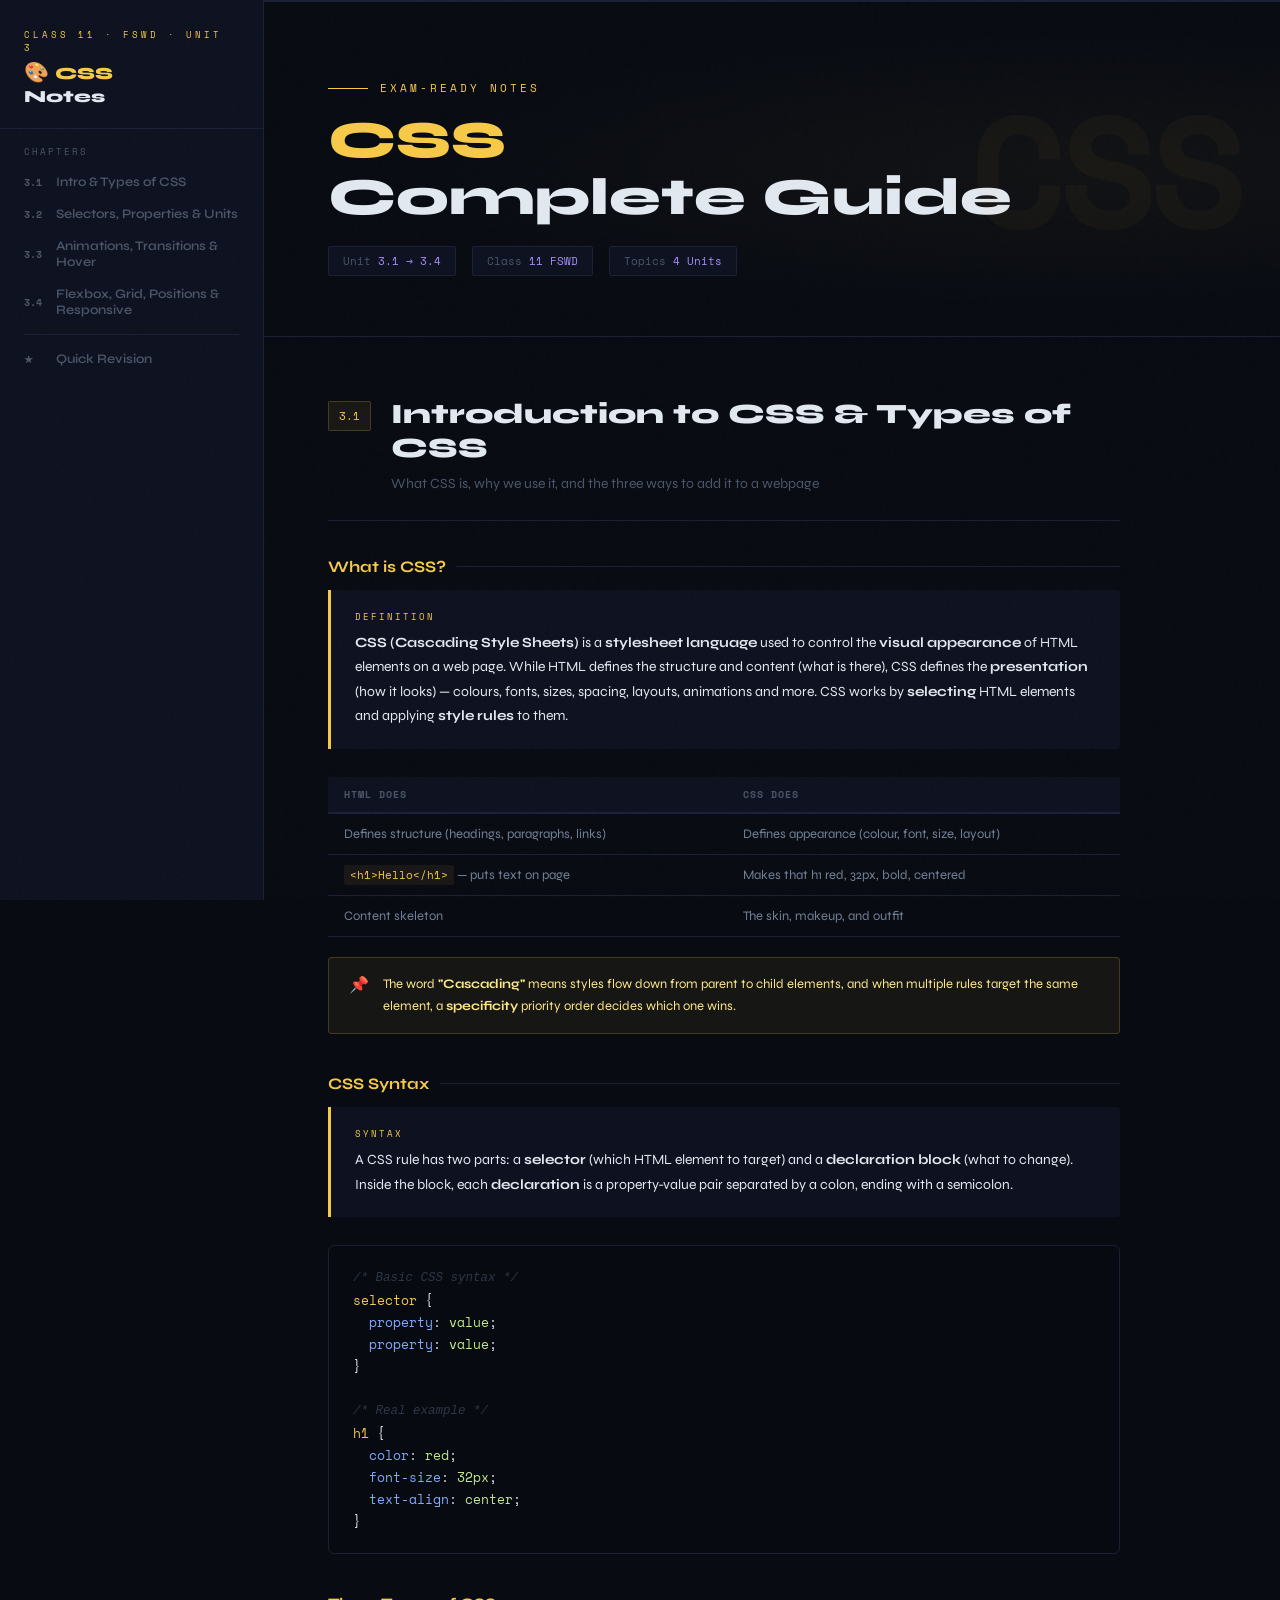
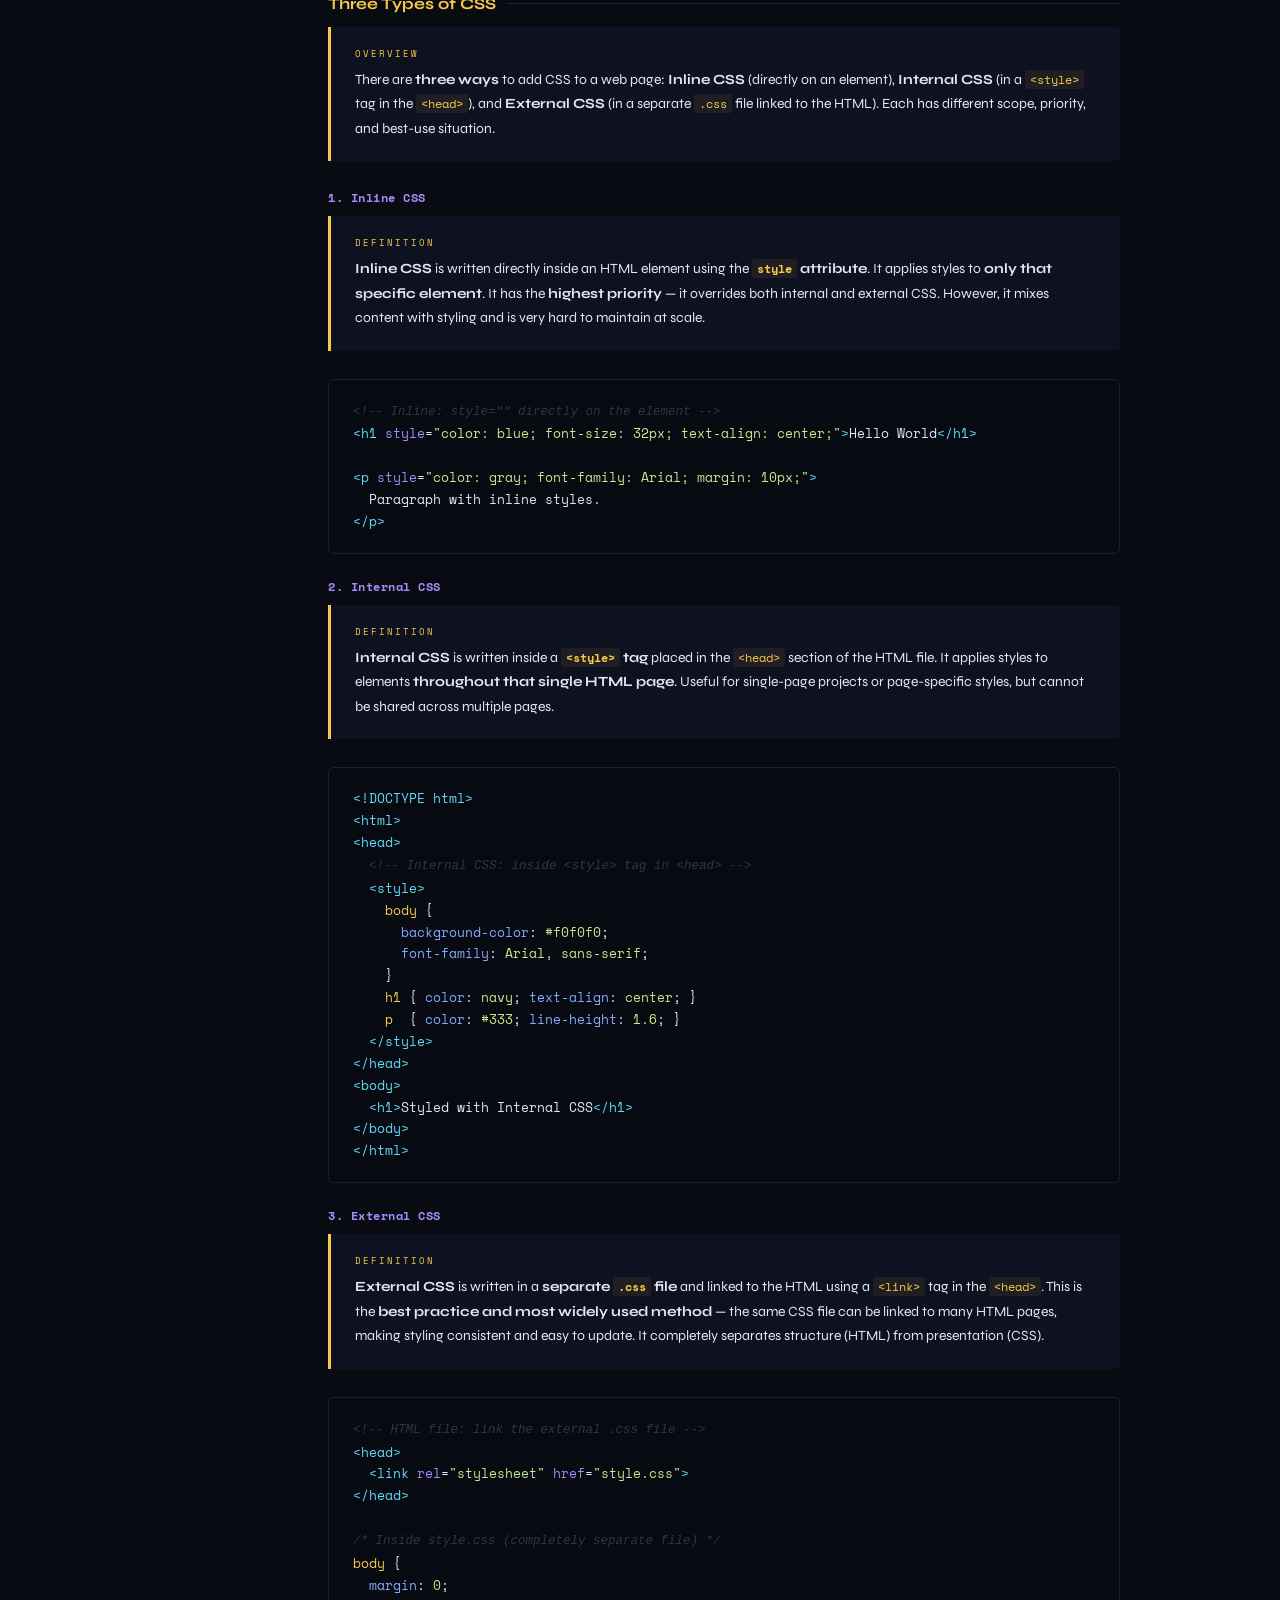
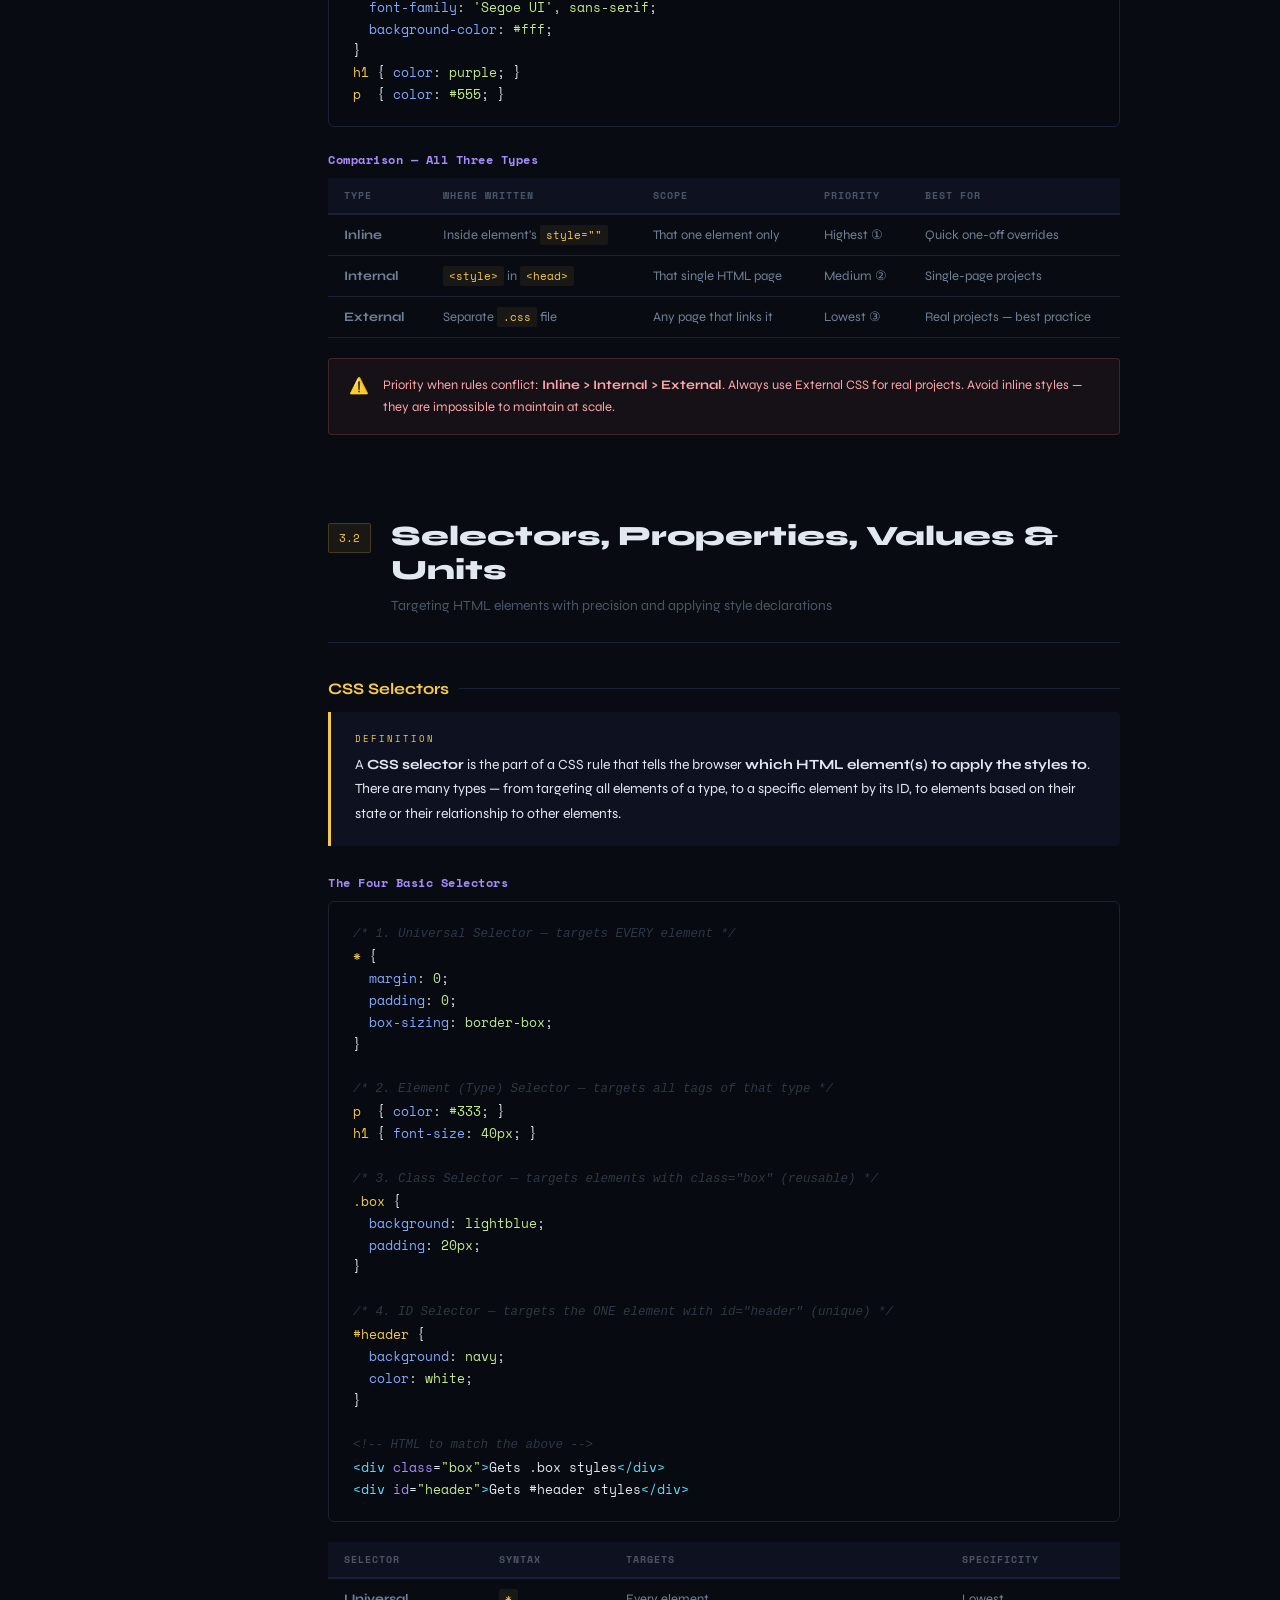
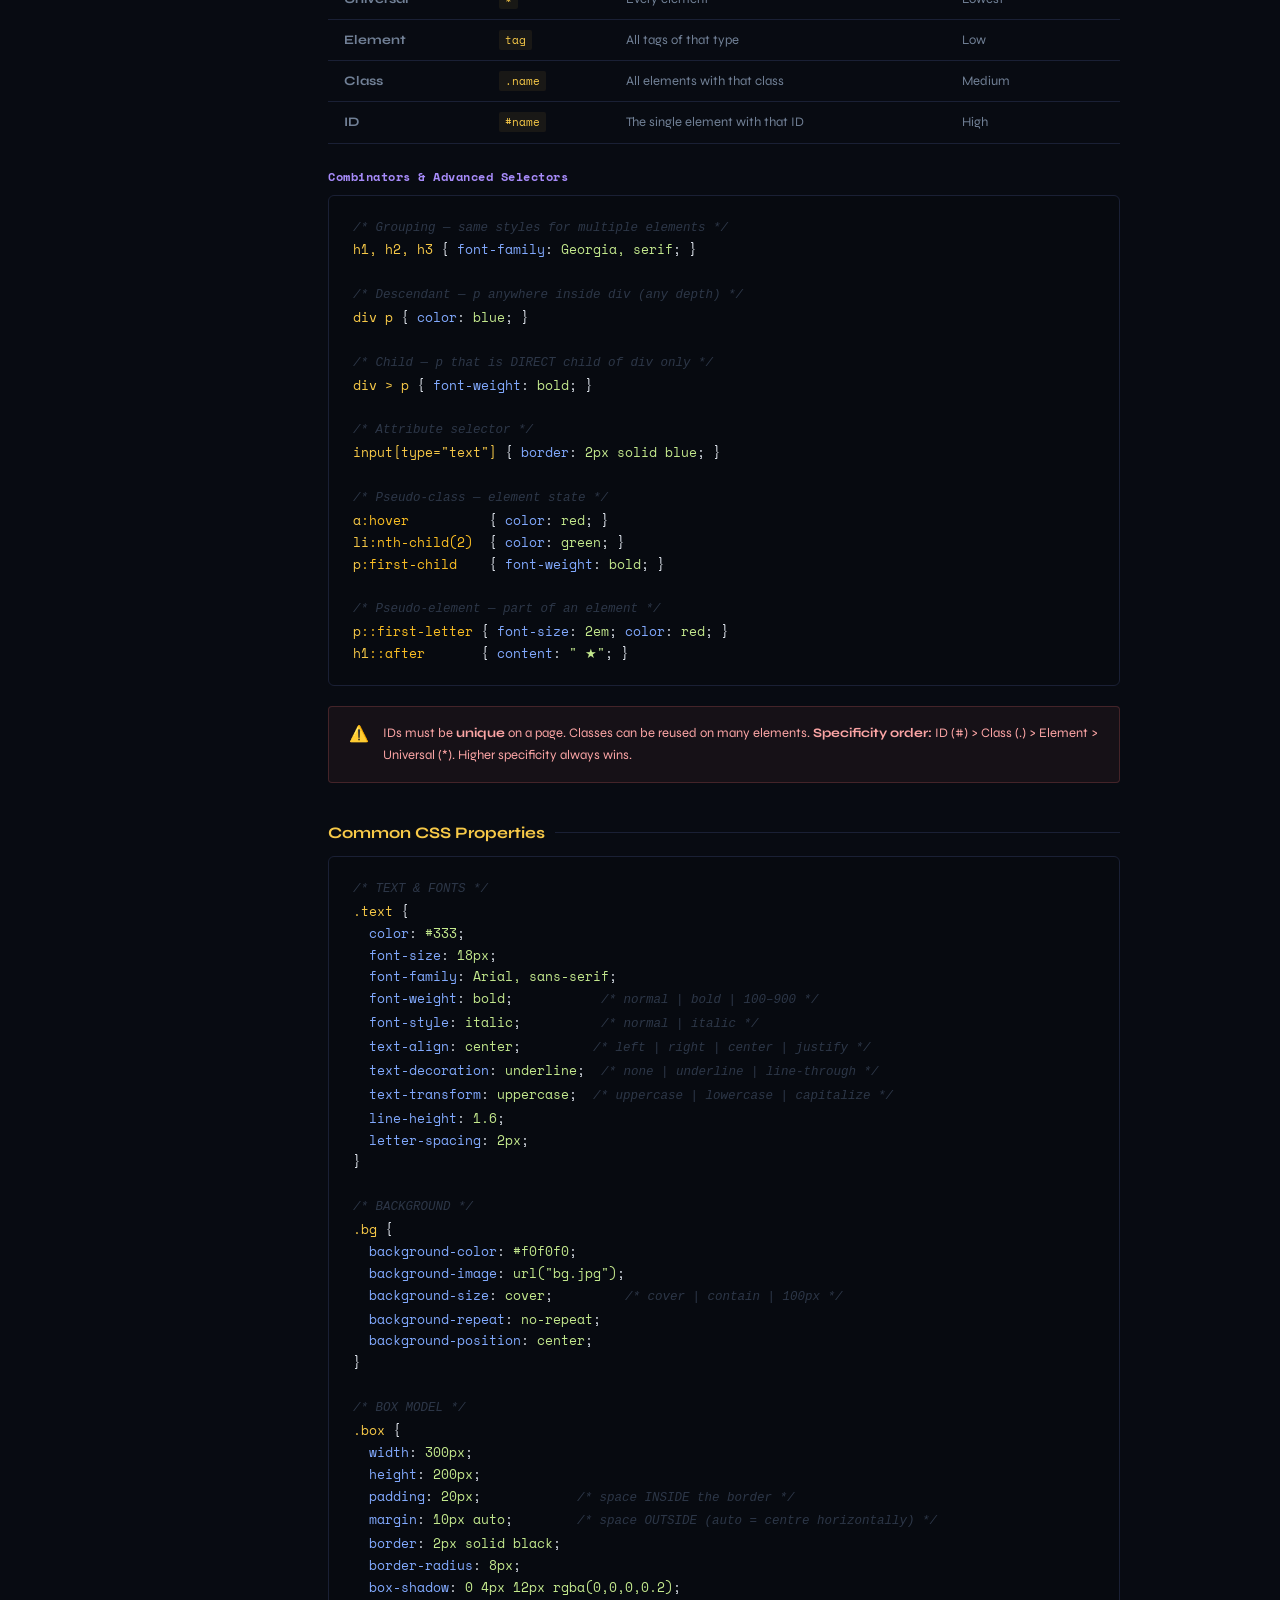
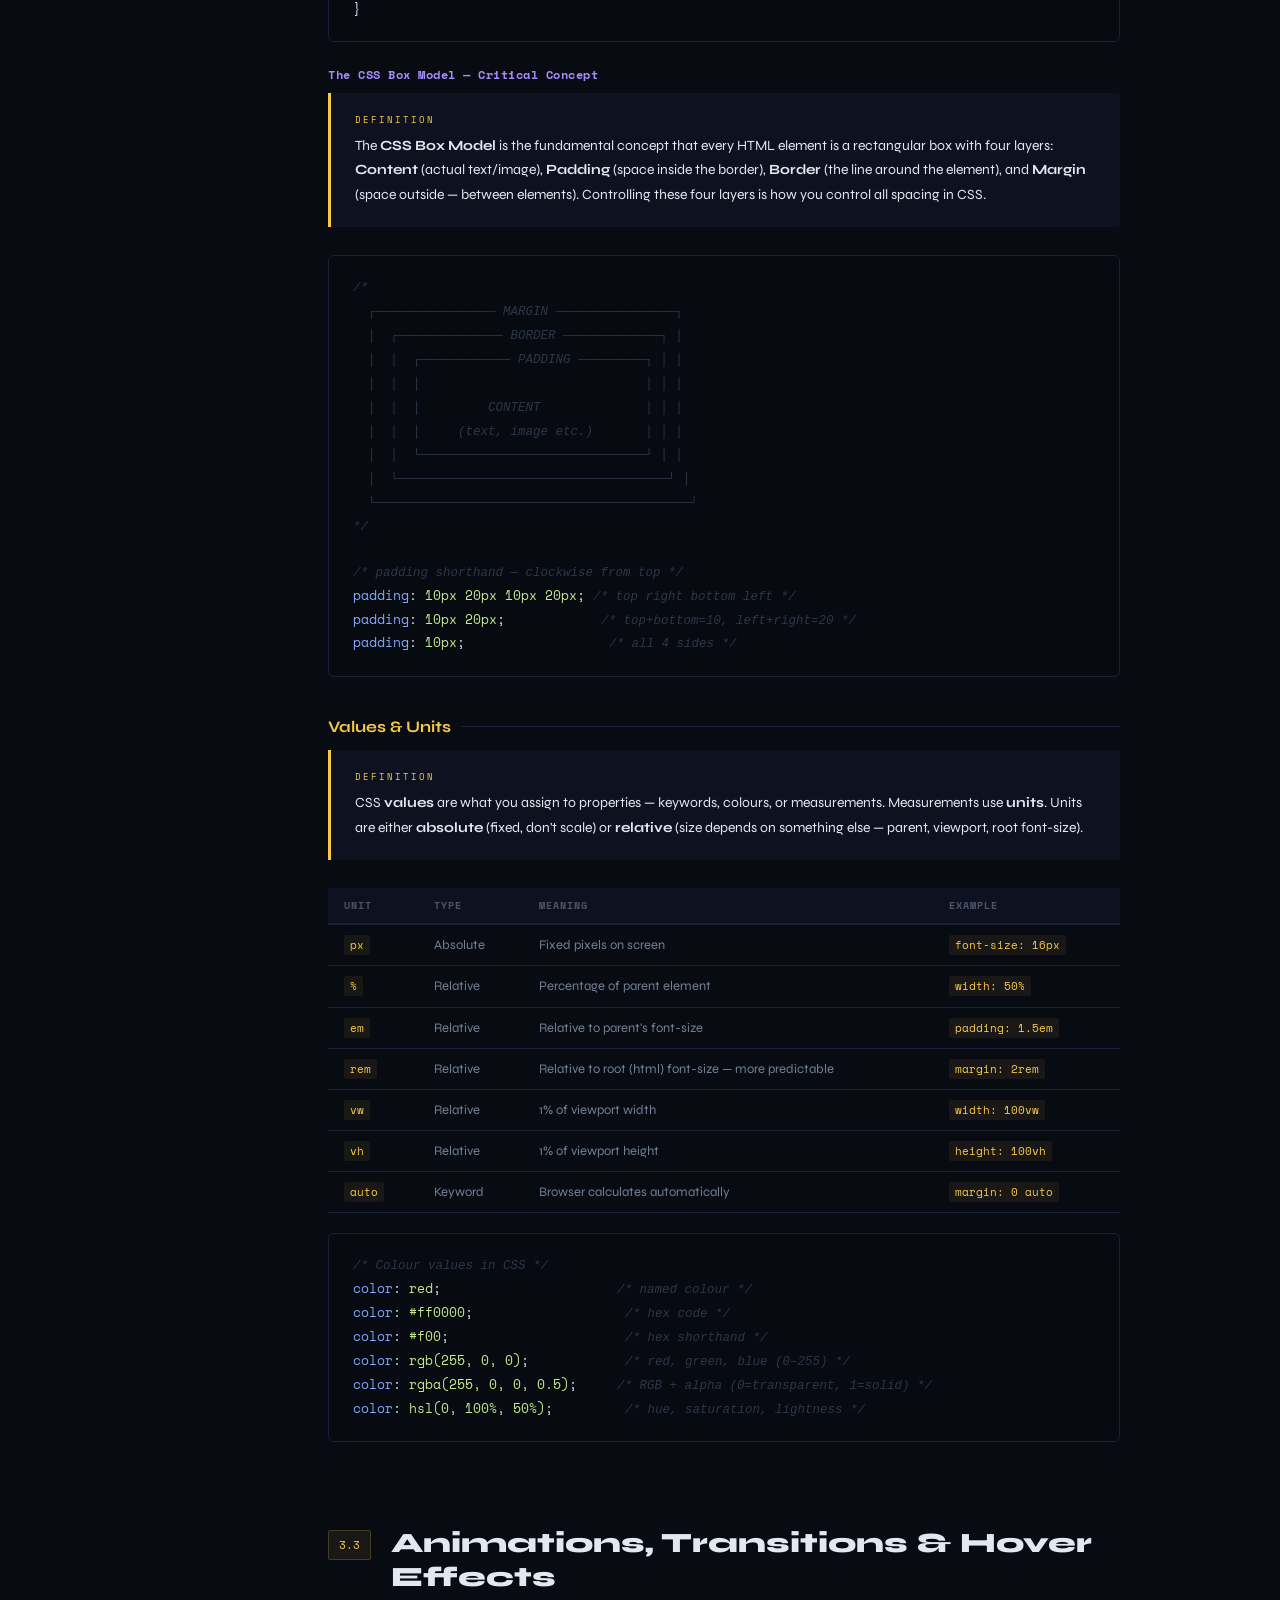
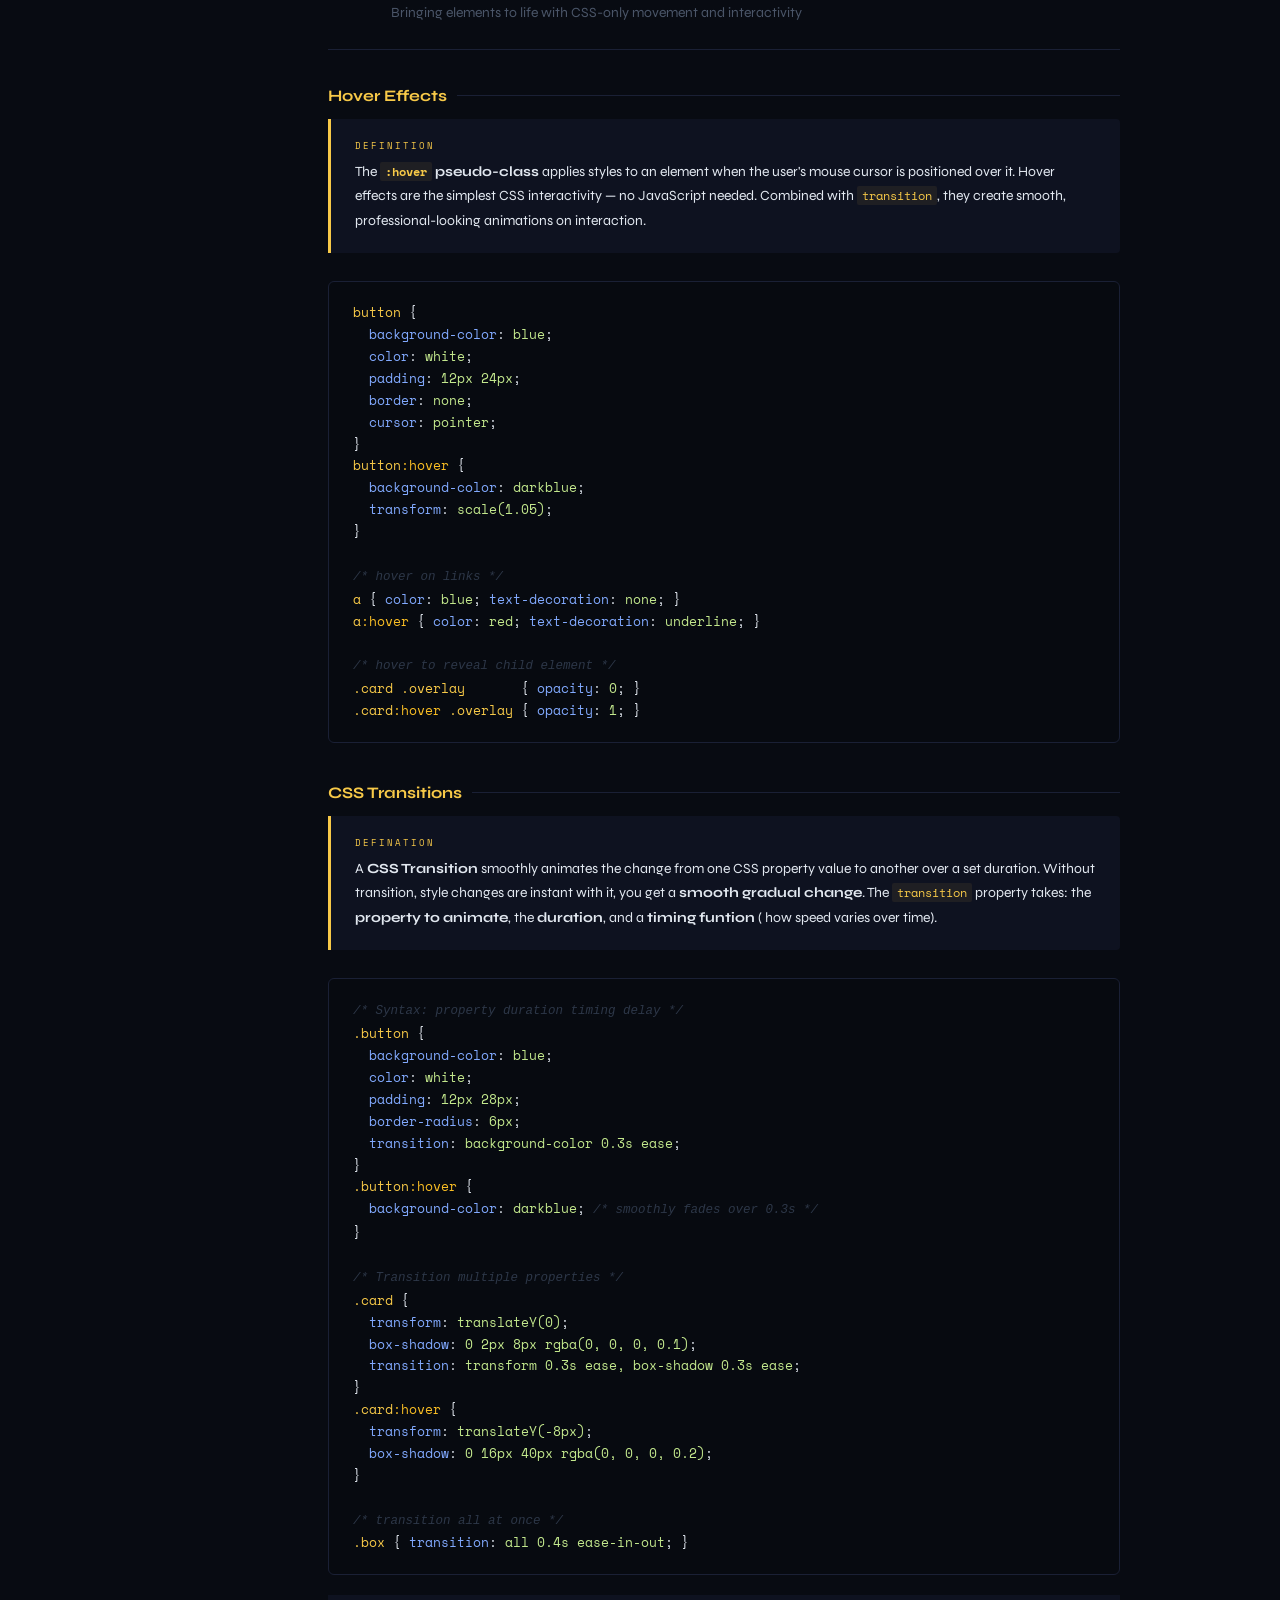
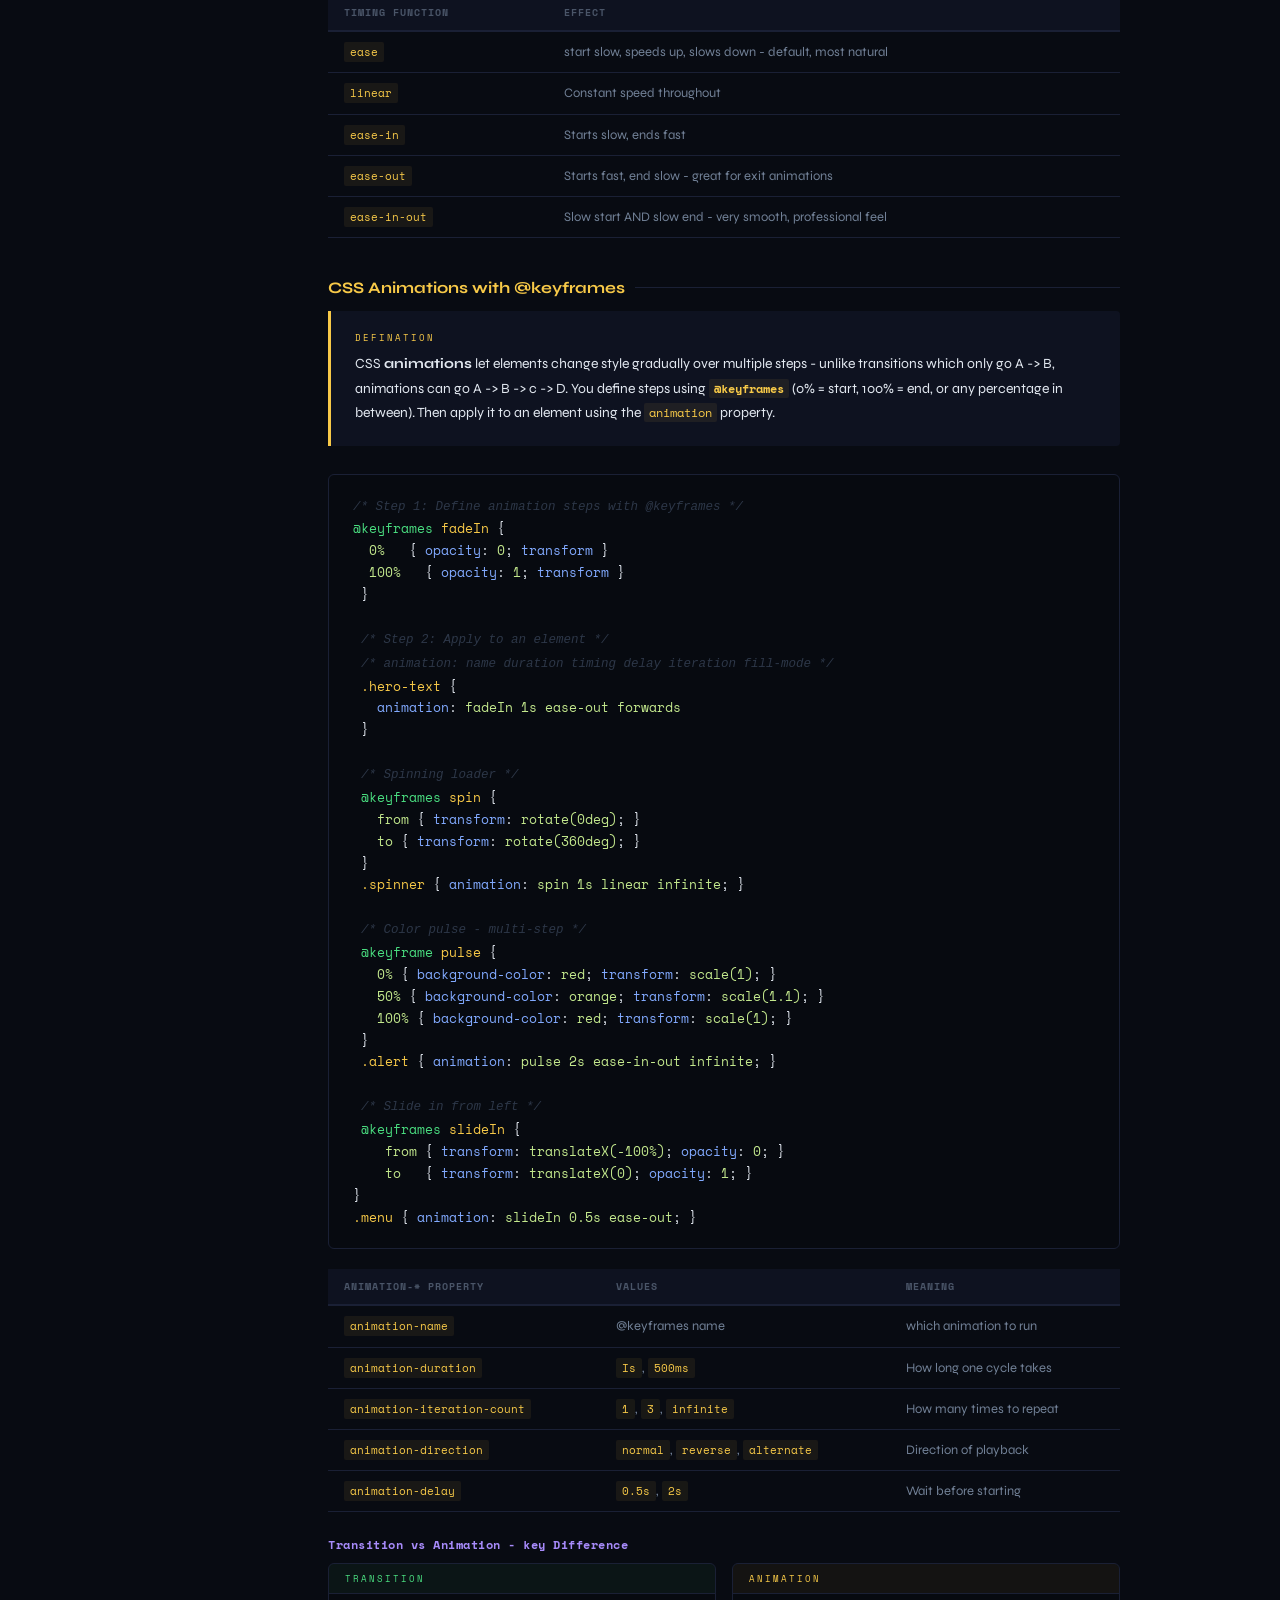
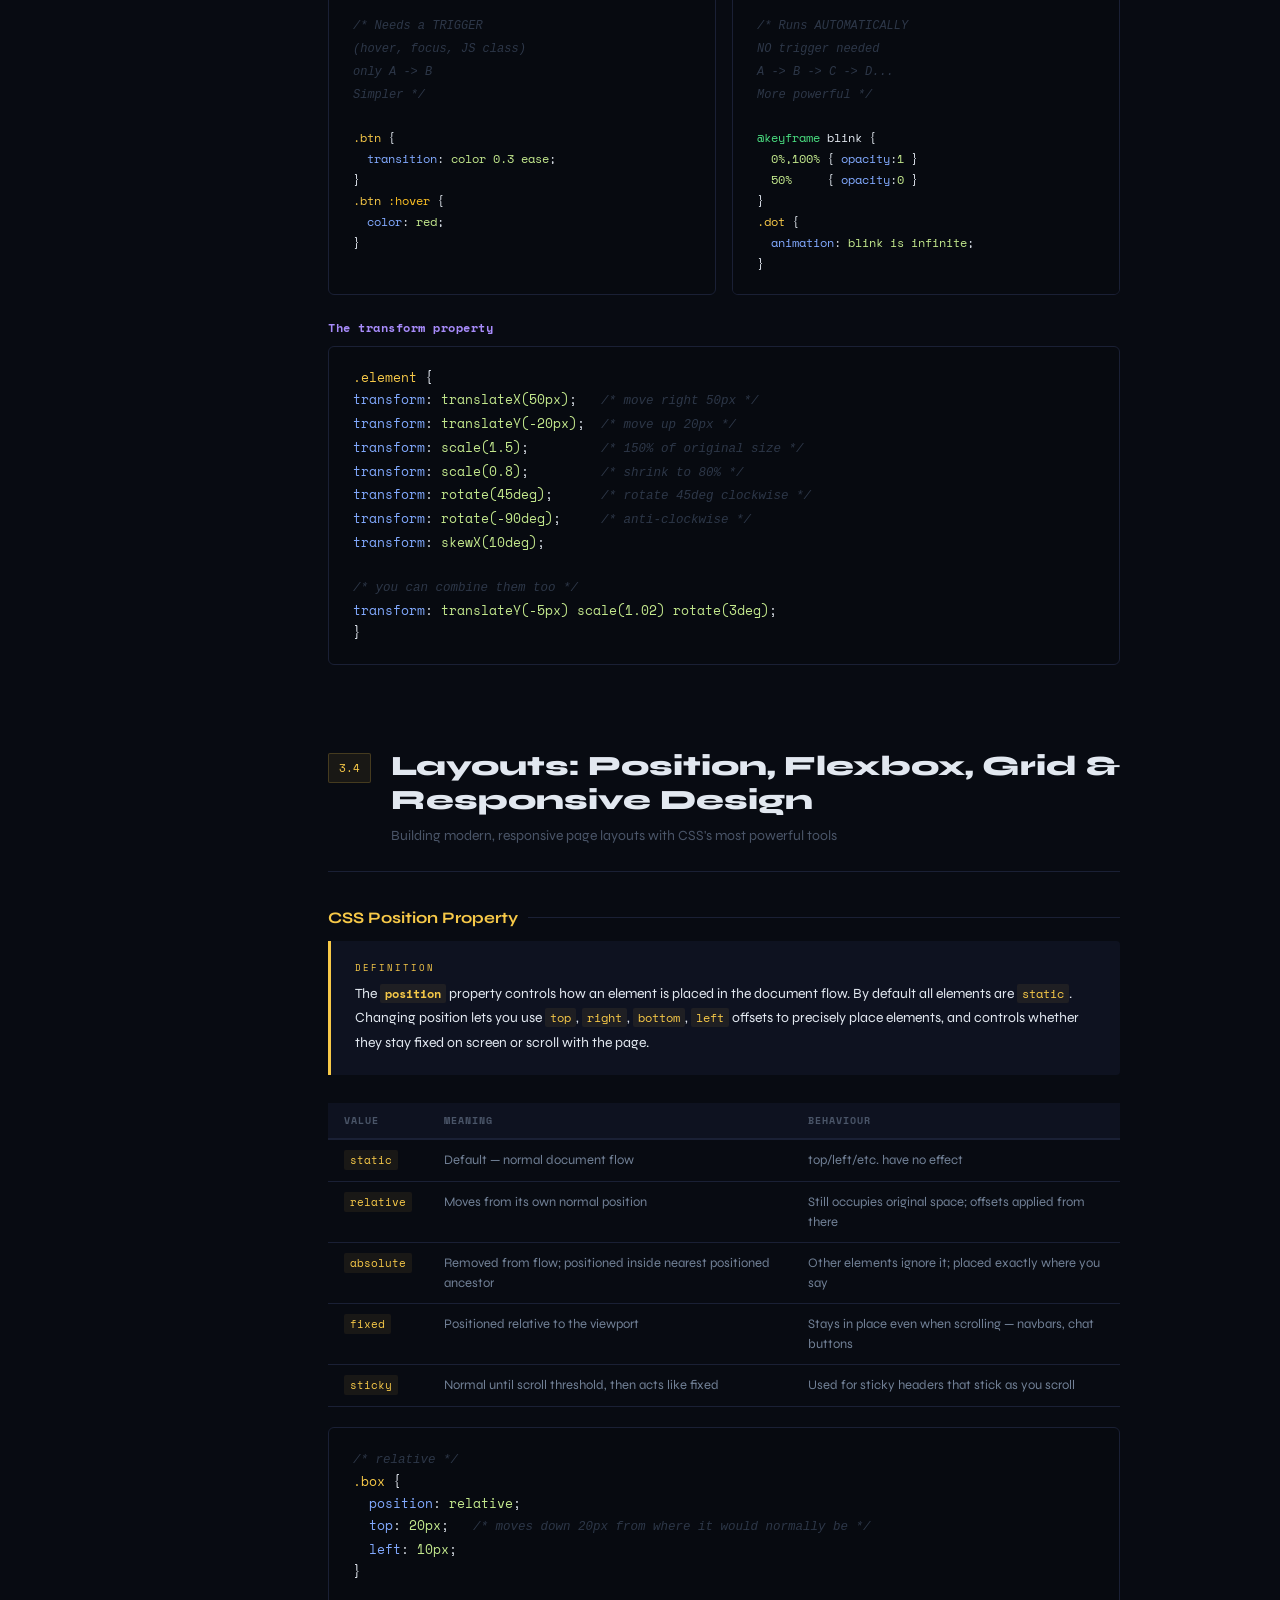
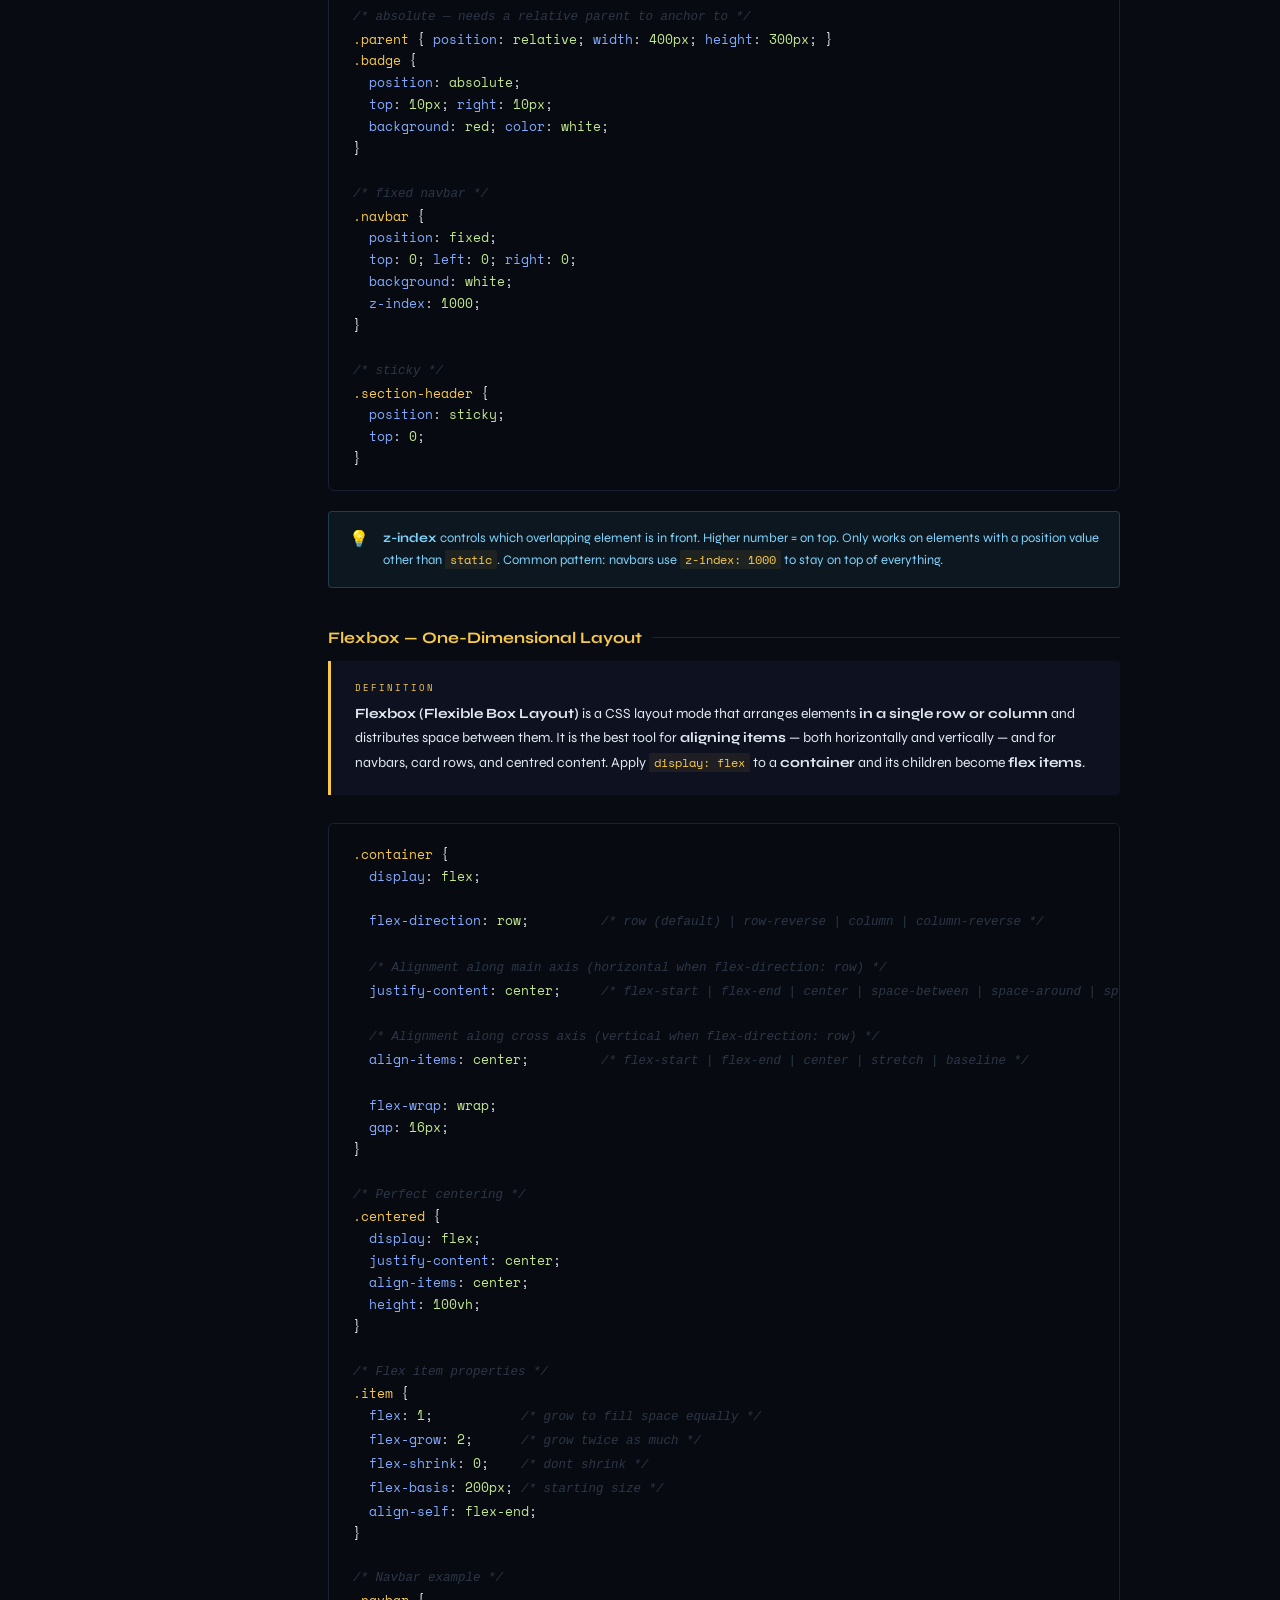
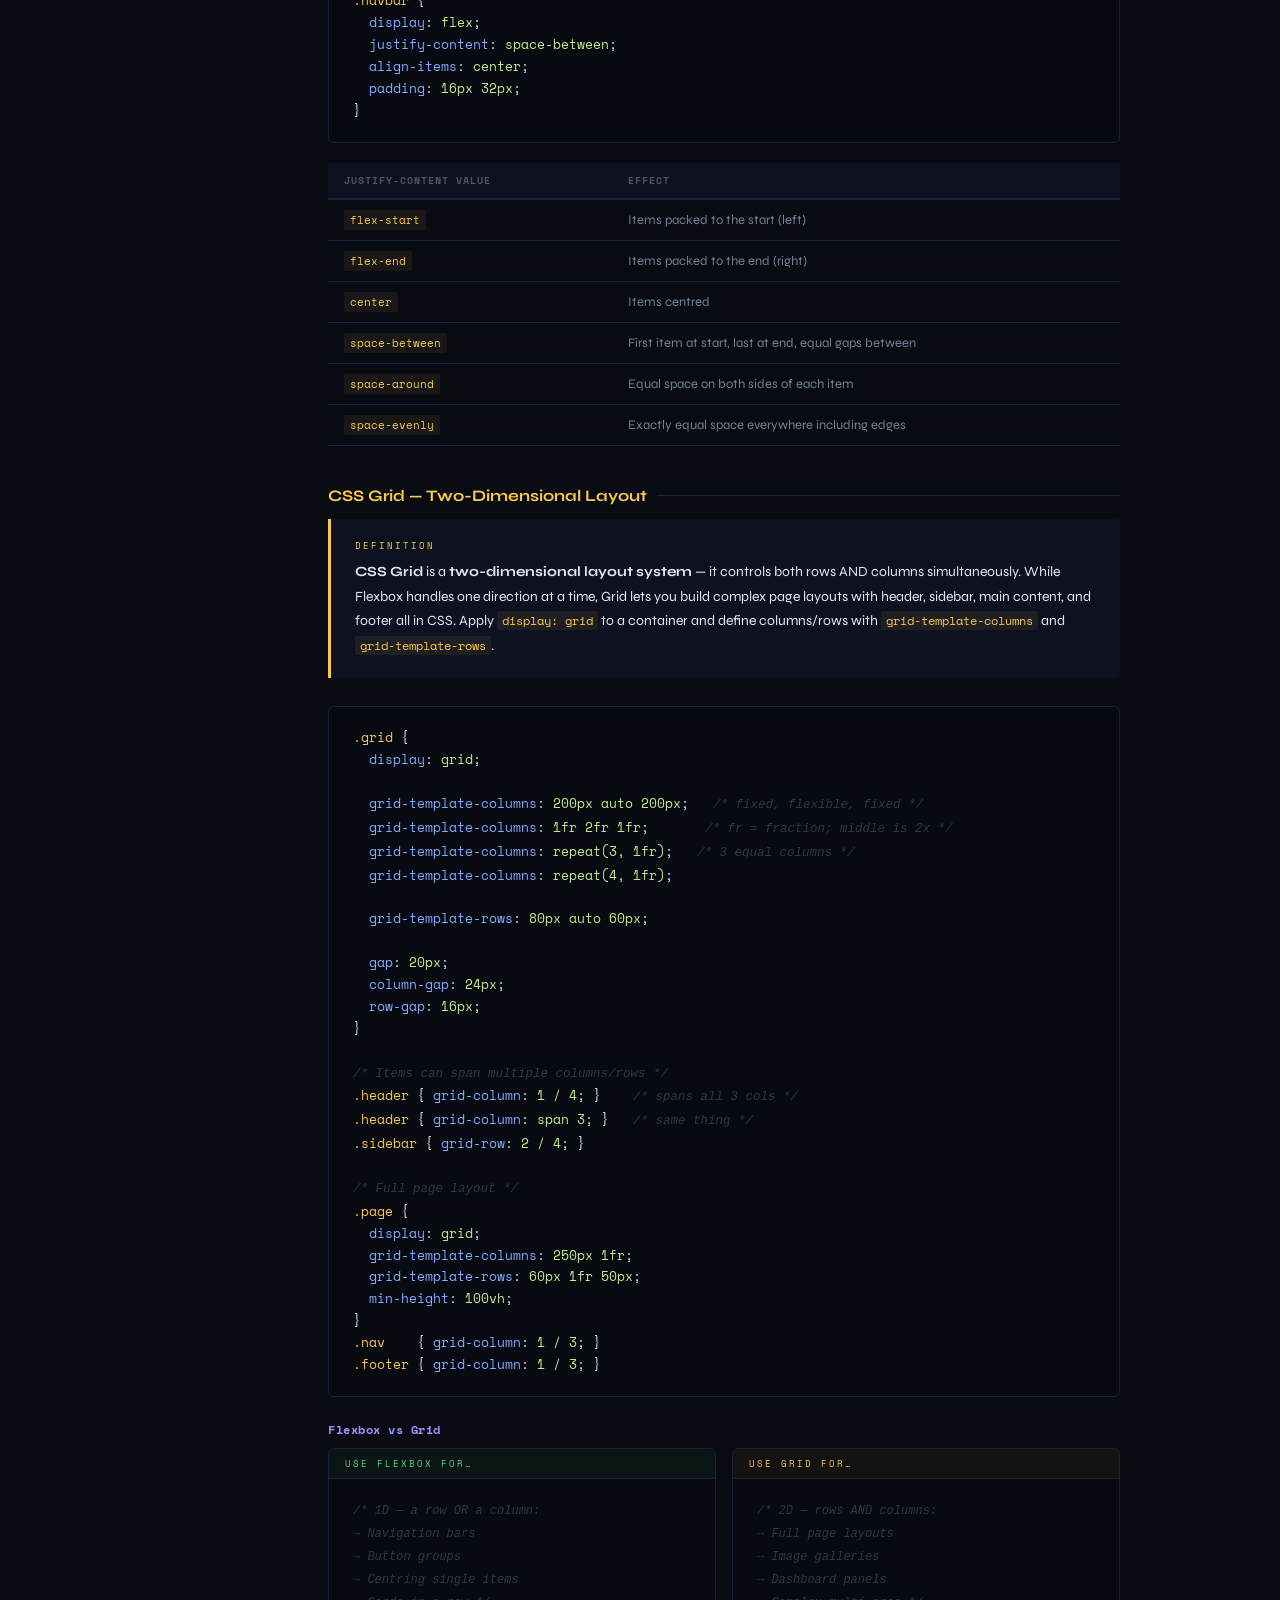
==== commit cf2313a1: "notes complete will start writing logic for interaction and buttons" ====
--- a/index.html
+++ b/index.html
@@ -54,7 +54,7 @@
 
         <div class="pageBody">
 
-            <!-- ======= 3.1 ======= -->
+            <!-- unit 3.1 -->
             <div class="unitBlock" id="s31">
                 <div class="unitHdr">
                     <div class="unitNum">3.1</div>
@@ -251,7 +251,7 @@
                 </div>
             </div>
 
-            <!-- ======= 3.2 ======= -->
+            <!-- unit 3.2 -->
             <div class="unitBlock" id="s32">
                 <div class="unitHdr">
                     <div class="unitNum">3.2</div>
@@ -501,7 +501,7 @@
                 </div>
             </div>
 
-            <!-- ======= 3.3 ======= -->
+            <!-- unit 3.3 -->
             <div class="unitBlock" id="s33">
                 <div class="unitHdr">
                     <div class="unitNum">3.3</div>
@@ -733,14 +733,363 @@
 <span class="prp">transform</span>: <span class="val">translateY(-5px) scale(1.02) rotate(3deg)</span>;
 } </pre>
                 </div>
-
-
-
-
-
-
-
-</main>
+            </div>
+
+            <!-- unit 3.4 -->
+                        <div class="unitBlock" id="s34">
+                <div class="unitHdr">
+                    <div class="unitNum">3.4</div>
+                    <div class="unitHdrText">
+                        <h2>Layouts: Position, Flexbox, Grid &amp; Responsive Design</h2>
+                        <p>Building modern, responsive page layouts with CSS's most powerful tools</p>
+                    </div>
+                </div>
+
+                <div class="chunk">
+                    <h3>CSS Position Property</h3>
+                    <div class="defBox">
+                        <div class="defTag">Definition</div>
+                        <p>The <strong><code>position</code></strong> property controls how an element is placed in the
+                            document flow. By default all elements are <code>static</code>. Changing position lets you
+                            use <code>top</code>, <code>right</code>, <code>bottom</code>, <code>left</code> offsets to
+                            precisely place elements, and controls whether they stay fixed on screen or scroll with the
+                            page.</p>
+                    </div>
+                    <div class="tblWrap">
+                        <table>
+                            <tr>
+                                <th>Value</th>
+                                <th>Meaning</th>
+                                <th>Behaviour</th>
+                            </tr>
+                            <tr>
+                                <td><code>static</code></td>
+                                <td>Default — normal document flow</td>
+                                <td>top/left/etc. have no effect</td>
+                            </tr>
+                            <tr>
+                                <td><code>relative</code></td>
+                                <td>Moves from its own normal position</td>
+                                <td>Still occupies original space; offsets applied from there</td>
+                            </tr>
+                            <tr>
+                                <td><code>absolute</code></td>
+                                <td>Removed from flow; positioned inside nearest positioned ancestor</td>
+                                <td>Other elements ignore it; placed exactly where you say</td>
+                            </tr>
+                            <tr>
+                                <td><code>fixed</code></td>
+                                <td>Positioned relative to the viewport</td>
+                                <td>Stays in place even when scrolling — navbars, chat buttons</td>
+                            </tr>
+                            <tr>
+                                <td><code>sticky</code></td>
+                                <td>Normal until scroll threshold, then acts like fixed</td>
+                                <td>Used for sticky headers that stick as you scroll</td>
+                            </tr>
+                        </table>
+                    </div>
+                    <pre><span class="cm">/* relative */</span>
+<span class="sel">.box</span> {
+  <span class="prp">position</span>: <span class="val">relative</span>;
+  <span class="prp">top</span>: <span class="val">20px</span>;   <span class="cm">/* moves down 20px from where it would normally be */</span>
+  <span class="prp">left</span>: <span class="val">10px</span>;
+}
+
+<span class="cm">/* absolute — needs a relative parent to anchor to */</span>
+<span class="sel">.parent</span> { <span class="prp">position</span>: <span class="val">relative</span>; <span class="prp">width</span>: <span class="val">400px</span>; <span class="prp">height</span>: <span class="val">300px</span>; }
+<span class="sel">.badge</span> {
+  <span class="prp">position</span>: <span class="val">absolute</span>;
+  <span class="prp">top</span>: <span class="val">10px</span>; <span class="prp">right</span>: <span class="val">10px</span>;
+  <span class="prp">background</span>: <span class="val">red</span>; <span class="prp">color</span>: <span class="val">white</span>;
+}
+
+<span class="cm">/* fixed navbar */</span>
+<span class="sel">.navbar</span> {
+  <span class="prp">position</span>: <span class="val">fixed</span>;
+  <span class="prp">top</span>: <span class="val">0</span>; <span class="prp">left</span>: <span class="val">0</span>; <span class="prp">right</span>: <span class="val">0</span>;
+  <span class="prp">background</span>: <span class="val">white</span>;
+  <span class="prp">z-index</span>: <span class="val">1000</span>;
+}
+
+<span class="cm">/* sticky */</span>
+<span class="sel">.section-header</span> {
+  <span class="prp">position</span>: <span class="val">sticky</span>;
+  <span class="prp">top</span>: <span class="val">0</span>;
+}</pre>
+                    <div class="alertBox isInfo">
+                        <span class="ico">💡</span>
+                        <span><strong>z-index</strong> controls which overlapping element is in front. Higher number =
+                            on top. Only works on elements with a position value other than <code>static</code>. Common
+                            pattern: navbars use <code>z-index: 1000</code> to stay on top of everything.</span>
+                    </div>
+                </div>
+
+                <div class="chunk">
+                    <h3>Flexbox — One-Dimensional Layout</h3>
+                    <div class="defBox">
+                        <div class="defTag">Definition</div>
+                        <p><strong>Flexbox (Flexible Box Layout)</strong> is a CSS layout mode that arranges elements
+                            <strong>in a single row or column</strong> and distributes space between them. It is the
+                            best tool for <strong>aligning items</strong> — both horizontally and vertically — and for
+                            navbars, card rows, and centred content. Apply <code>display: flex</code> to a
+                            <strong>container</strong> and its children become <strong>flex items</strong>.
+                        </p>
+                    </div>
+                    <pre><span class="sel">.container</span> {
+  <span class="prp">display</span>: <span class="val">flex</span>;
+
+  <span class="prp">flex-direction</span>: <span class="val">row</span>;         <span class="cm">/* row (default) | row-reverse | column | column-reverse */</span>
+
+  <span class="cm">/* Alignment along main axis (horizontal when flex-direction: row) */</span>
+  <span class="prp">justify-content</span>: <span class="val">center</span>;     <span class="cm">/* flex-start | flex-end | center | space-between | space-around | space-evenly */</span>
+
+  <span class="cm">/* Alignment along cross axis (vertical when flex-direction: row) */</span>
+  <span class="prp">align-items</span>: <span class="val">center</span>;         <span class="cm">/* flex-start | flex-end | center | stretch | baseline */</span>
+
+  <span class="prp">flex-wrap</span>: <span class="val">wrap</span>;
+  <span class="prp">gap</span>: <span class="val">16px</span>;
+}
+
+<span class="cm">/* Perfect centering */</span>
+<span class="sel">.centered</span> {
+  <span class="prp">display</span>: <span class="val">flex</span>;
+  <span class="prp">justify-content</span>: <span class="val">center</span>;
+  <span class="prp">align-items</span>: <span class="val">center</span>;
+  <span class="prp">height</span>: <span class="val">100vh</span>;
+}
+
+<span class="cm">/* Flex item properties */</span>
+<span class="sel">.item</span> {
+  <span class="prp">flex</span>: <span class="val">1</span>;           <span class="cm">/* grow to fill space equally */</span>
+  <span class="prp">flex-grow</span>: <span class="val">2</span>;      <span class="cm">/* grow twice as much */</span>
+  <span class="prp">flex-shrink</span>: <span class="val">0</span>;    <span class="cm">/* dont shrink */</span>
+  <span class="prp">flex-basis</span>: <span class="val">200px</span>; <span class="cm">/* starting size */</span>
+  <span class="prp">align-self</span>: <span class="val">flex-end</span>;
+}
+
+<span class="cm">/* Navbar example */</span>
+<span class="sel">.navbar</span> {
+  <span class="prp">display</span>: <span class="val">flex</span>;
+  <span class="prp">justify-content</span>: <span class="val">space-between</span>;
+  <span class="prp">align-items</span>: <span class="val">center</span>;
+  <span class="prp">padding</span>: <span class="val">16px 32px</span>;
+}</pre>
+
+                    <div class="tblWrap">
+                        <table>
+                            <tr>
+                                <th>justify-content value</th>
+                                <th>Effect</th>
+                            </tr>
+                            <tr>
+                                <td><code>flex-start</code></td>
+                                <td>Items packed to the start (left)</td>
+                            </tr>
+                            <tr>
+                                <td><code>flex-end</code></td>
+                                <td>Items packed to the end (right)</td>
+                            </tr>
+                            <tr>
+                                <td><code>center</code></td>
+                                <td>Items centred</td>
+                            </tr>
+                            <tr>
+                                <td><code>space-between</code></td>
+                                <td>First item at start, last at end, equal gaps between</td>
+                            </tr>
+                            <tr>
+                                <td><code>space-around</code></td>
+                                <td>Equal space on both sides of each item</td>
+                            </tr>
+                            <tr>
+                                <td><code>space-evenly</code></td>
+                                <td>Exactly equal space everywhere including edges</td>
+                            </tr>
+                        </table>
+                    </div>
+                </div>
+
+                <div class="chunk">
+                    <h3>CSS Grid — Two-Dimensional Layout</h3>
+                    <div class="defBox">
+                        <div class="defTag">Definition</div>
+                        <p><strong>CSS Grid</strong> is a <strong>two-dimensional layout system</strong> — it controls
+                            both rows AND columns simultaneously. While Flexbox handles one direction at a time, Grid
+                            lets you build complex page layouts with header, sidebar, main content, and footer all in
+                            CSS. Apply <code>display: grid</code> to a container and define columns/rows with
+                            <code>grid-template-columns</code> and <code>grid-template-rows</code>.
+                        </p>
+                    </div>
+                    <pre><span class="sel">.grid</span> {
+  <span class="prp">display</span>: <span class="val">grid</span>;
+
+  <span class="prp">grid-template-columns</span>: <span class="val">200px auto 200px</span>;   <span class="cm">/* fixed, flexible, fixed */</span>
+  <span class="prp">grid-template-columns</span>: <span class="val">1fr 2fr 1fr</span>;       <span class="cm">/* fr = fraction; middle is 2x */</span>
+  <span class="prp">grid-template-columns</span>: <span class="val">repeat(3, 1fr)</span>;   <span class="cm">/* 3 equal columns */</span>
+  <span class="prp">grid-template-columns</span>: <span class="val">repeat(4, 1fr)</span>;
+
+  <span class="prp">grid-template-rows</span>: <span class="val">80px auto 60px</span>;
+
+  <span class="prp">gap</span>: <span class="val">20px</span>;
+  <span class="prp">column-gap</span>: <span class="val">24px</span>;
+  <span class="prp">row-gap</span>: <span class="val">16px</span>;
+}
+
+<span class="cm">/* Items can span multiple columns/rows */</span>
+<span class="sel">.header</span> { <span class="prp">grid-column</span>: <span class="val">1 / 4</span>; }    <span class="cm">/* spans all 3 cols */</span>
+<span class="sel">.header</span> { <span class="prp">grid-column</span>: <span class="val">span 3</span>; }   <span class="cm">/* same thing */</span>
+<span class="sel">.sidebar</span> { <span class="prp">grid-row</span>: <span class="val">2 / 4</span>; }
+
+<span class="cm">/* Full page layout */</span>
+<span class="sel">.page</span> {
+  <span class="prp">display</span>: <span class="val">grid</span>;
+  <span class="prp">grid-template-columns</span>: <span class="val">250px 1fr</span>;
+  <span class="prp">grid-template-rows</span>: <span class="val">60px 1fr 50px</span>;
+  <span class="prp">min-height</span>: <span class="val">100vh</span>;
+}
+<span class="sel">.nav</span>    { <span class="prp">grid-column</span>: <span class="val">1 / 3</span>; }
+<span class="sel">.footer</span> { <span class="prp">grid-column</span>: <span class="val">1 / 3</span>; }</pre>
+
+                    <h4>Flexbox vs Grid</h4>
+                    <div class="sideBySide">
+                        <div class="sideBox greenBox">
+                            <div class="sideBoxLabel">Use Flexbox for…</div>
+                            <pre><span class="cm">/* 1D — a row OR a column:
+→ Navigation bars
+→ Button groups
+→ Centring single items
+→ Cards in a row */</span>
+
+<span class="sel">.navbar</span> {
+  <span class="prp">display</span>: <span class="val">flex</span>;
+  <span class="prp">justify-content</span>:
+    <span class="val">space-between</span>;
+  <span class="prp">align-items</span>: <span class="val">center</span>;
+}</pre>
+                        </div>
+                        <div class="sideBox yellowBox">
+                            <div class="sideBoxLabel">Use Grid for…</div>
+                            <pre><span class="cm">/* 2D — rows AND columns:
+→ Full page layouts
+→ Image galleries
+→ Dashboard panels
+→ Complex multi-area */</span>
+
+<span class="sel">.gallery</span> {
+  <span class="prp">display</span>: <span class="val">grid</span>;
+  <span class="prp">grid-template-columns</span>:
+    <span class="val">repeat(3, 1fr)</span>;
+  <span class="prp">gap</span>: <span class="val">16px</span>;
+}</pre>
+                        </div>
+                    </div>
+                </div>
+
+                <div class="chunk">
+                    <h3>Responsive Web Design &amp; the Meta Tag</h3>
+                    <div class="defBox">
+                        <div class="defTag">Definition</div>
+                        <p><strong>Responsive Web Design (RWD)</strong> means building web pages that <strong>look good
+                                and work well on all screen sizes</strong> — desktop, tablet, and mobile. The page
+                            adapts its layout and styles based on the viewport (screen) width. Three key tools make this
+                            work: the <strong>viewport meta tag</strong>, <strong>CSS media queries</strong>, and
+                            <strong>flexible units</strong> like %, rem, vw, vh.
+                        </p>
+                    </div>
+
+                    <h4>The Viewport Meta Tag</h4>
+                    <div class="defBox">
+                        <div class="defTag">Definition</div>
+                        <p>The <strong>viewport meta tag</strong> is placed in <code>&lt;head&gt;</code> and tells
+                            mobile browsers to use the <strong>actual device width</strong> instead of pretending the
+                            screen is 980px wide and zooming out. Without it, every responsive CSS you write will fail
+                            on mobile. This tag is <strong>required for every responsive website</strong>.</p>
+                    </div>
+                    <pre><span class="cm">&lt;!-- ALWAYS include this in &lt;head&gt; for responsive design --&gt;</span>
+<span class="tg">&lt;meta</span> <span class="at">name</span>=<span class="str">"viewport"</span> <span class="at">content</span>=<span class="str">"width=device-width, initial-scale=1.0"</span><span class="tg">&gt;</span>
+
+<span class="cm">/*
+  width=device-width   → use the real screen width
+  initial-scale=1.0    → don't zoom in or out on load
+*/</span></pre>
+
+                    <h4>Media Queries</h4>
+                    <div class="defBox">
+                        <div class="defTag">Definition</div>
+                        <p><strong>Media queries</strong> apply CSS rules <strong>only when certain conditions are
+                                true</strong> — usually screen width ranges. Using <code>@media (max-width: Npx)</code>
+                            applies styles only when the screen is narrower than N pixels, letting you change layout for
+                            tablets and phones.</p>
+                    </div>
+                    <pre><span class="cm">/* Base styles — desktop-first */</span>
+<span class="sel">.container</span> {
+  <span class="prp">display</span>: <span class="val">grid</span>;
+  <span class="prp">grid-template-columns</span>: <span class="val">repeat(3, 1fr)</span>;
+  <span class="prp">gap</span>: <span class="val">24px</span>;
+}
+
+<span class="cm">/* Tablet: screens ≤ 768px */</span>
+<span class="anim">@media</span> (<span class="prp">max-width</span>: <span class="val">768px</span>) {
+  <span class="sel">.container</span> {
+    <span class="prp">grid-template-columns</span>: <span class="val">repeat(2, 1fr)</span>;
+  }
+  <span class="sel">.hero h1</span> { <span class="prp">font-size</span>: <span class="val">32px</span>; }
+}
+
+<span class="cm">/* Mobile: screens ≤ 480px */</span>
+<span class="anim">@media</span> (<span class="prp">max-width</span>: <span class="val">480px</span>) {
+  <span class="sel">.container</span> {
+    <span class="prp">grid-template-columns</span>: <span class="val">1fr</span>;
+  }
+  <span class="sel">.sidebar</span> { <span class="prp">display</span>: <span class="val">none</span>; }
+}
+
+<span class="cm">/* Mobile-first (min-width) — modern approach */</span>
+<span class="sel">.nav</span> { <span class="prp">flex-direction</span>: <span class="val">column</span>; }
+<span class="anim">@media</span> (<span class="prp">min-width</span>: <span class="val">768px</span>) {
+  <span class="sel">.nav</span> { <span class="prp">flex-direction</span>: <span class="val">row</span>; }
+}</pre>
+
+                    <div class="tblWrap">
+                        <table>
+                            <tr>
+                                <th>Breakpoint</th>
+                                <th>Typical Width</th>
+                                <th>Device</th>
+                            </tr>
+                            <tr>
+                                <td>Mobile</td>
+                                <td><code>≤ 480px</code></td>
+                                <td>Phones</td>
+                            </tr>
+                            <tr>
+                                <td>Tablet</td>
+                                <td><code>≤ 768px</code></td>
+                                <td>Tablets, large phones</td>
+                            </tr>
+                            <tr>
+                                <td>Laptop</td>
+                                <td><code>≤ 1024px</code></td>
+                                <td>Small laptops</td>
+                            </tr>
+                            <tr>
+                                <td>Desktop</td>
+                                <td><code>&gt; 1024px</code></td>
+                                <td>Desktops, large monitors</td>
+                            </tr>
+                        </table>
+                    </div>
+                    <div class="alertBox isSuccess">
+                        <span class="ico">📱</span>
+                        <span><strong>Mobile-first</strong> is the modern industry standard. Write your base CSS for
+                            mobile screens, then add <code>min-width</code> media queries for larger screens. Google
+                            indexes mobile versions of sites first (mobile-first indexing).</span>
+                    </div>
+                </div>
+            </div>
+ </main>
+ <button id="goTopBtn" onclick="window.scrollTo({top:0,behavior:'smooth'})">↑ TOP</button>
 
 </body>
 
